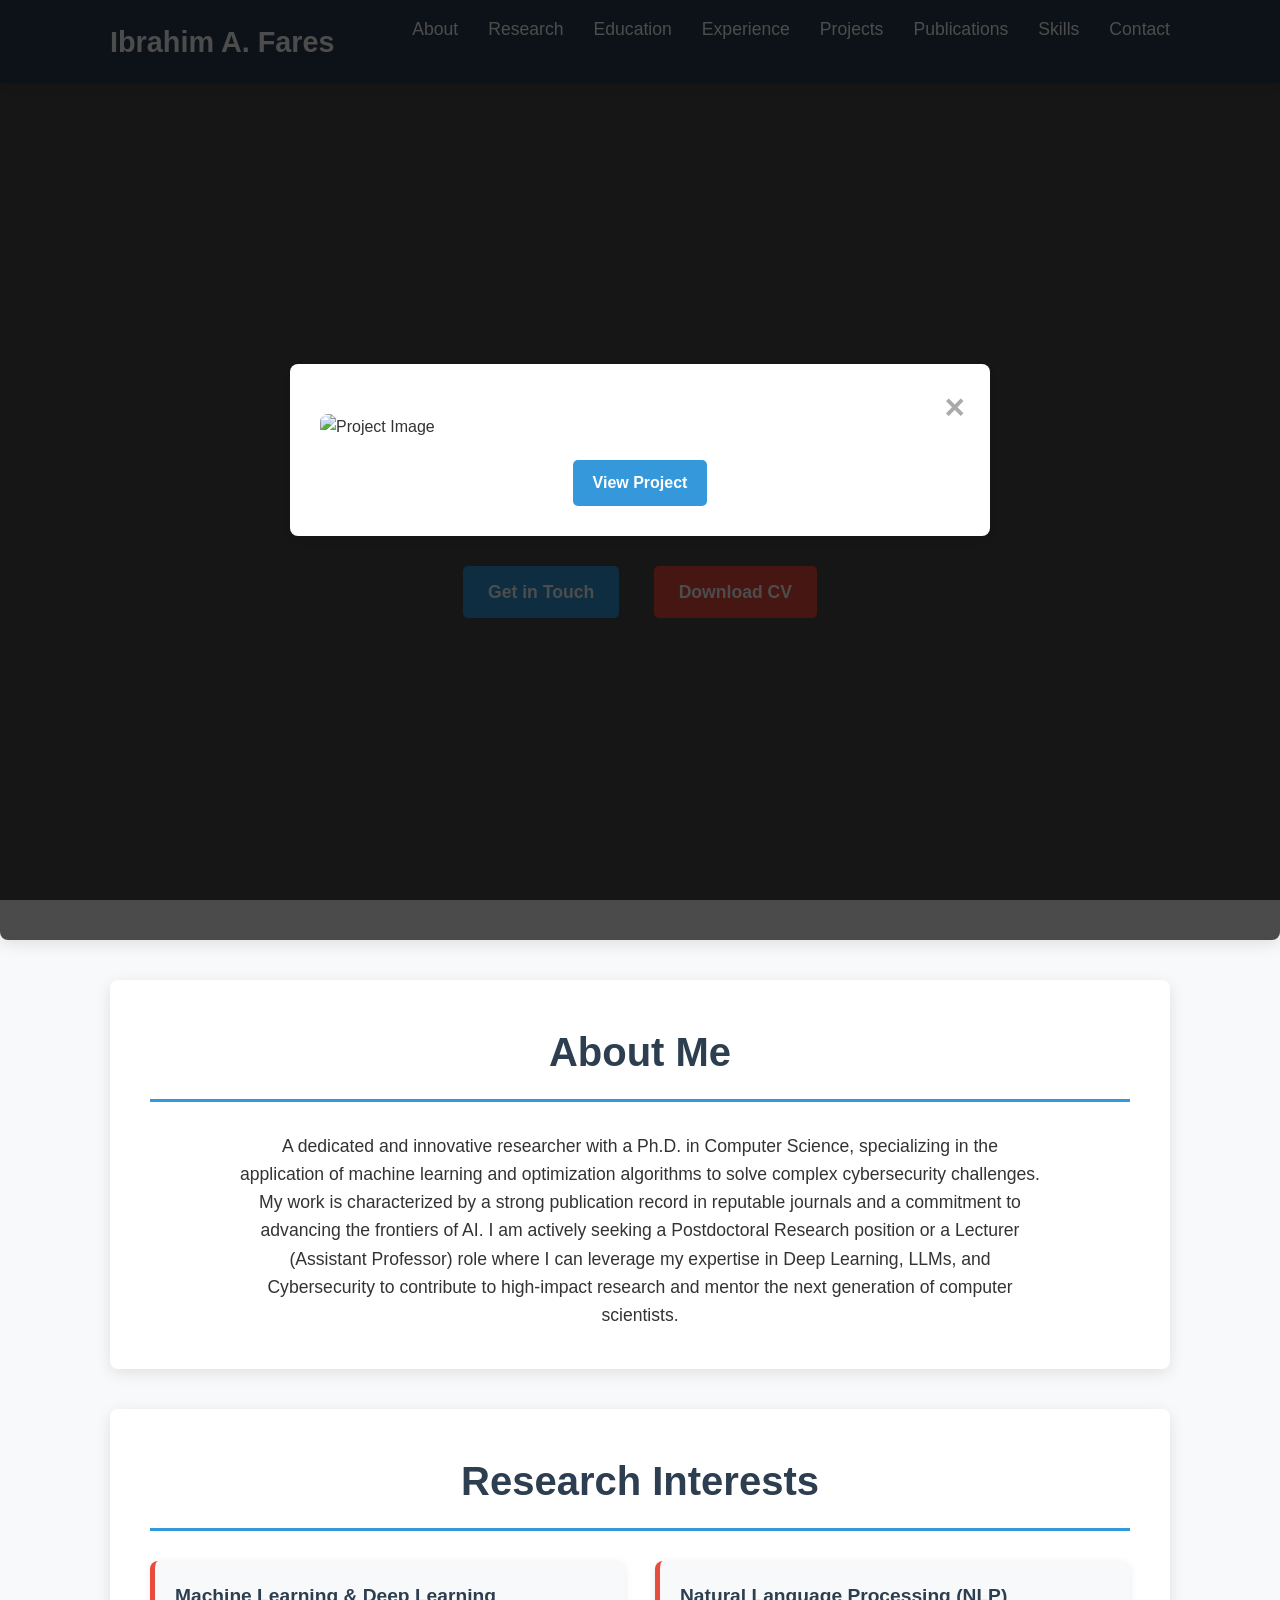
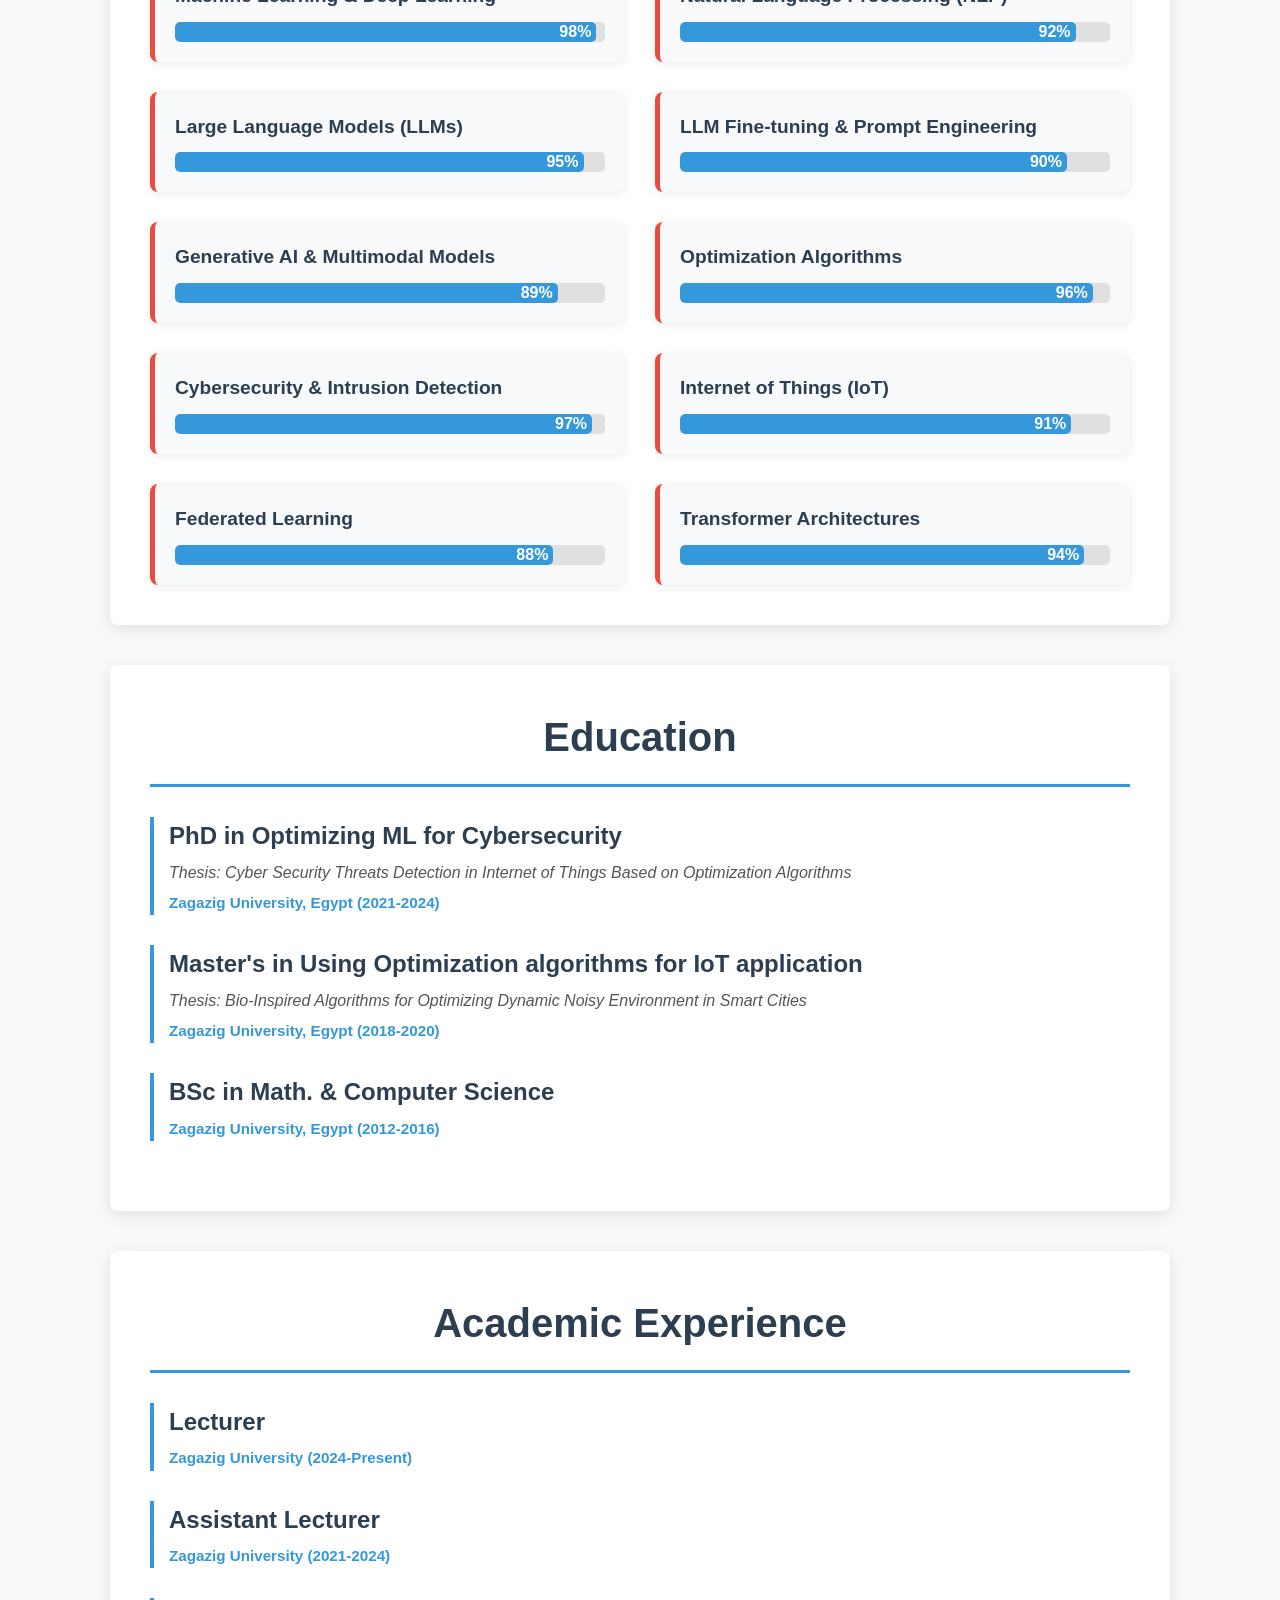
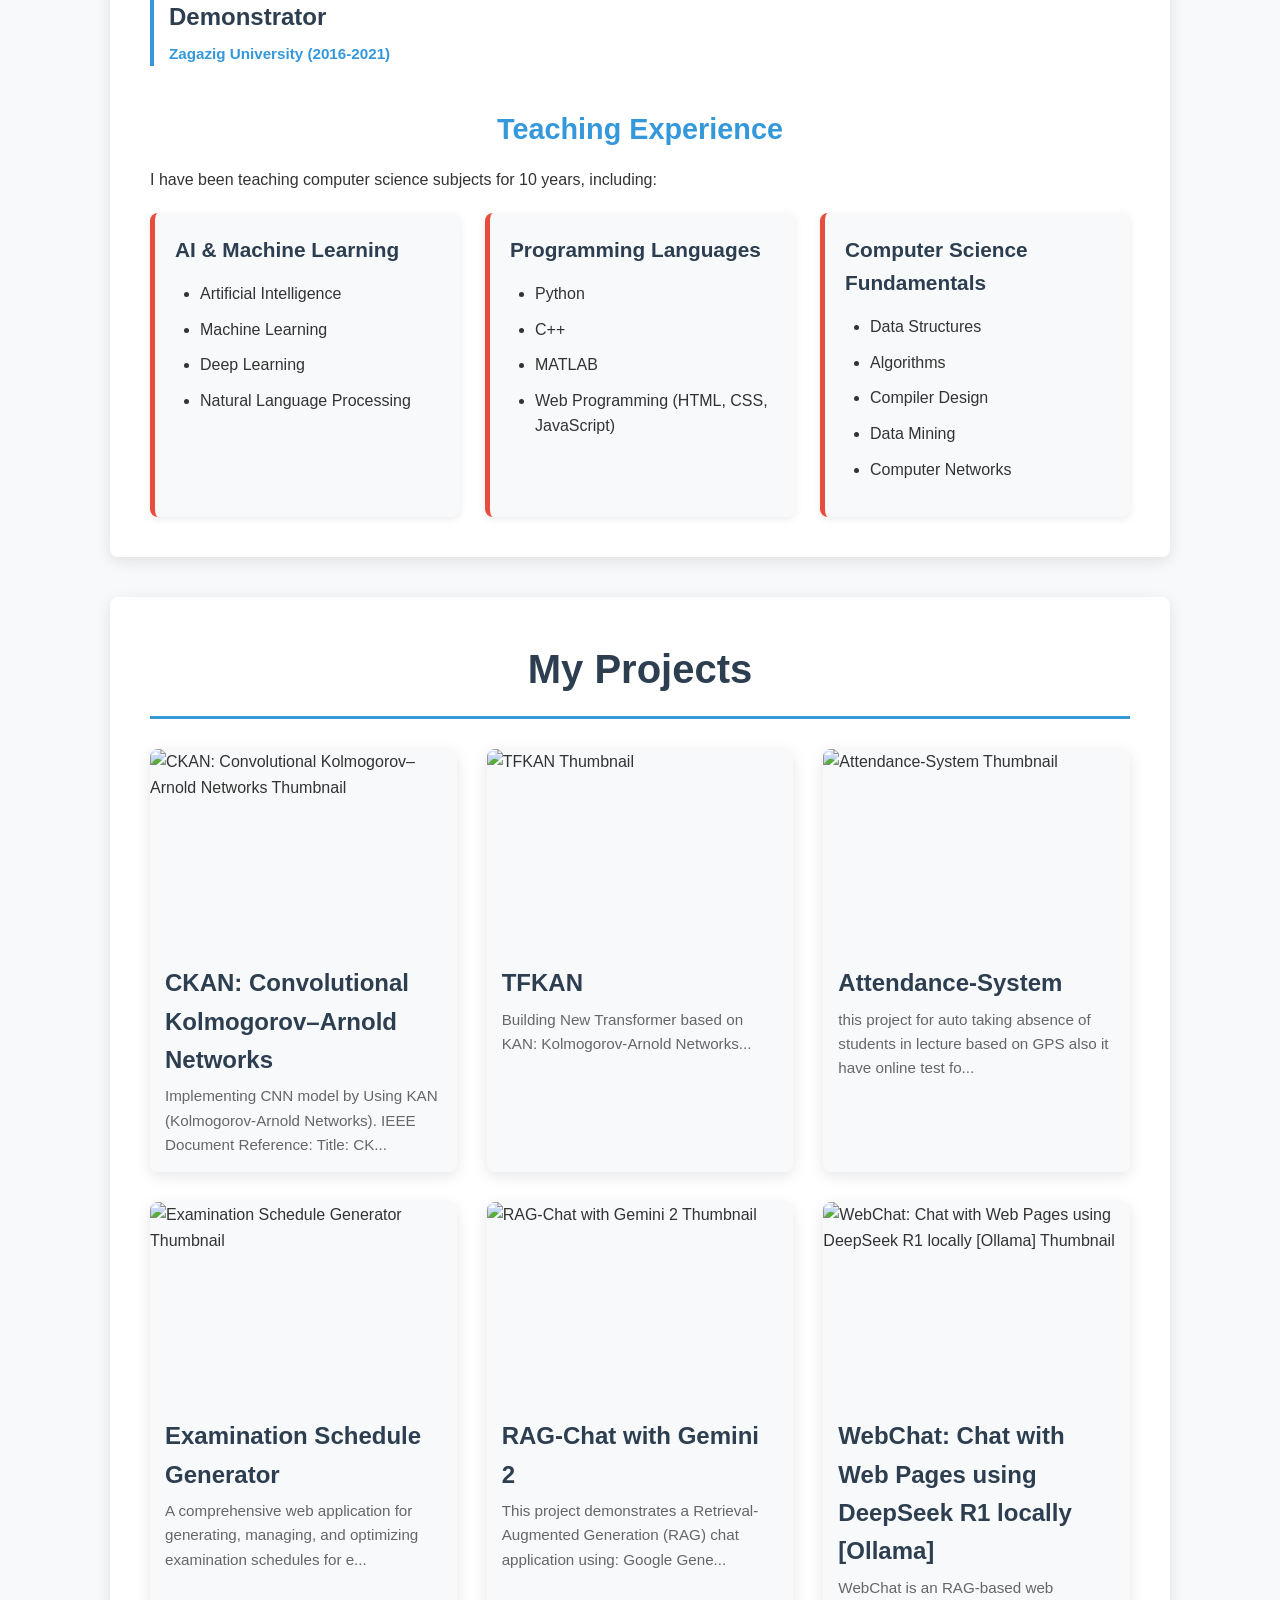
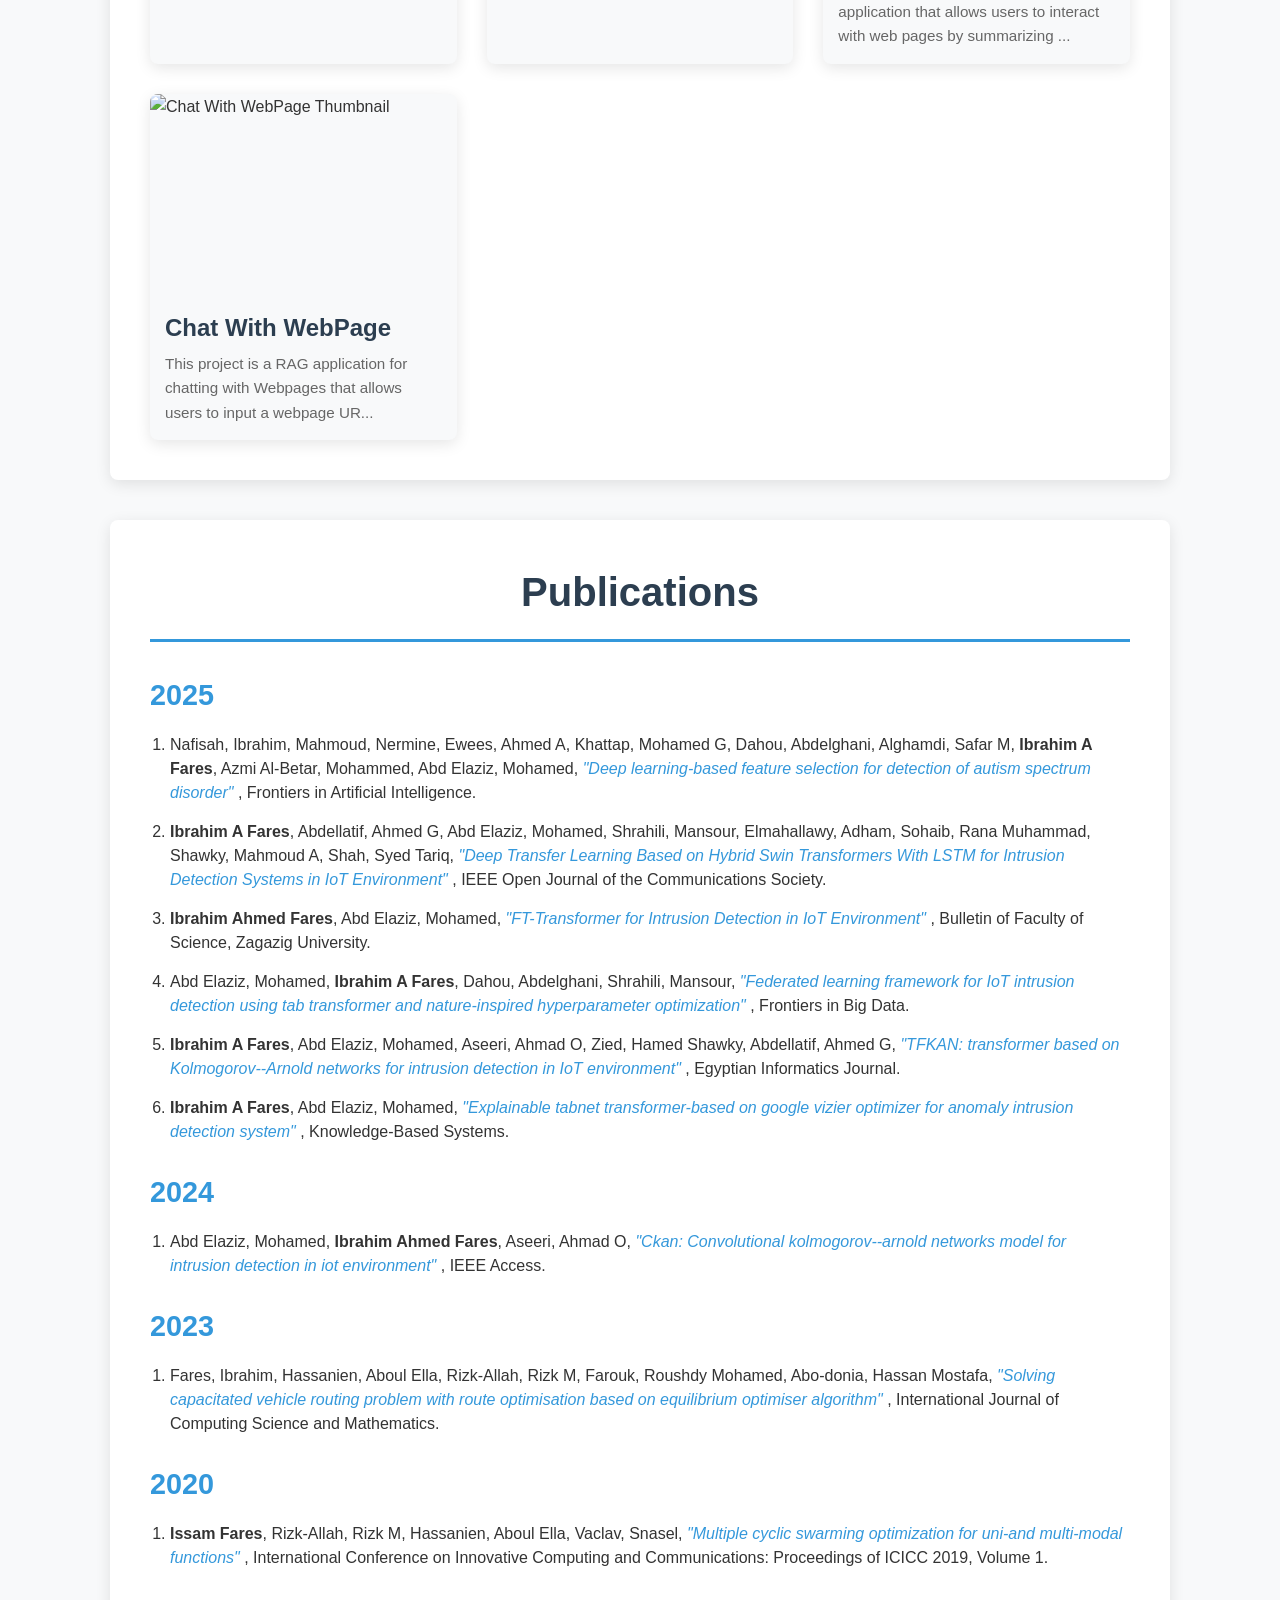
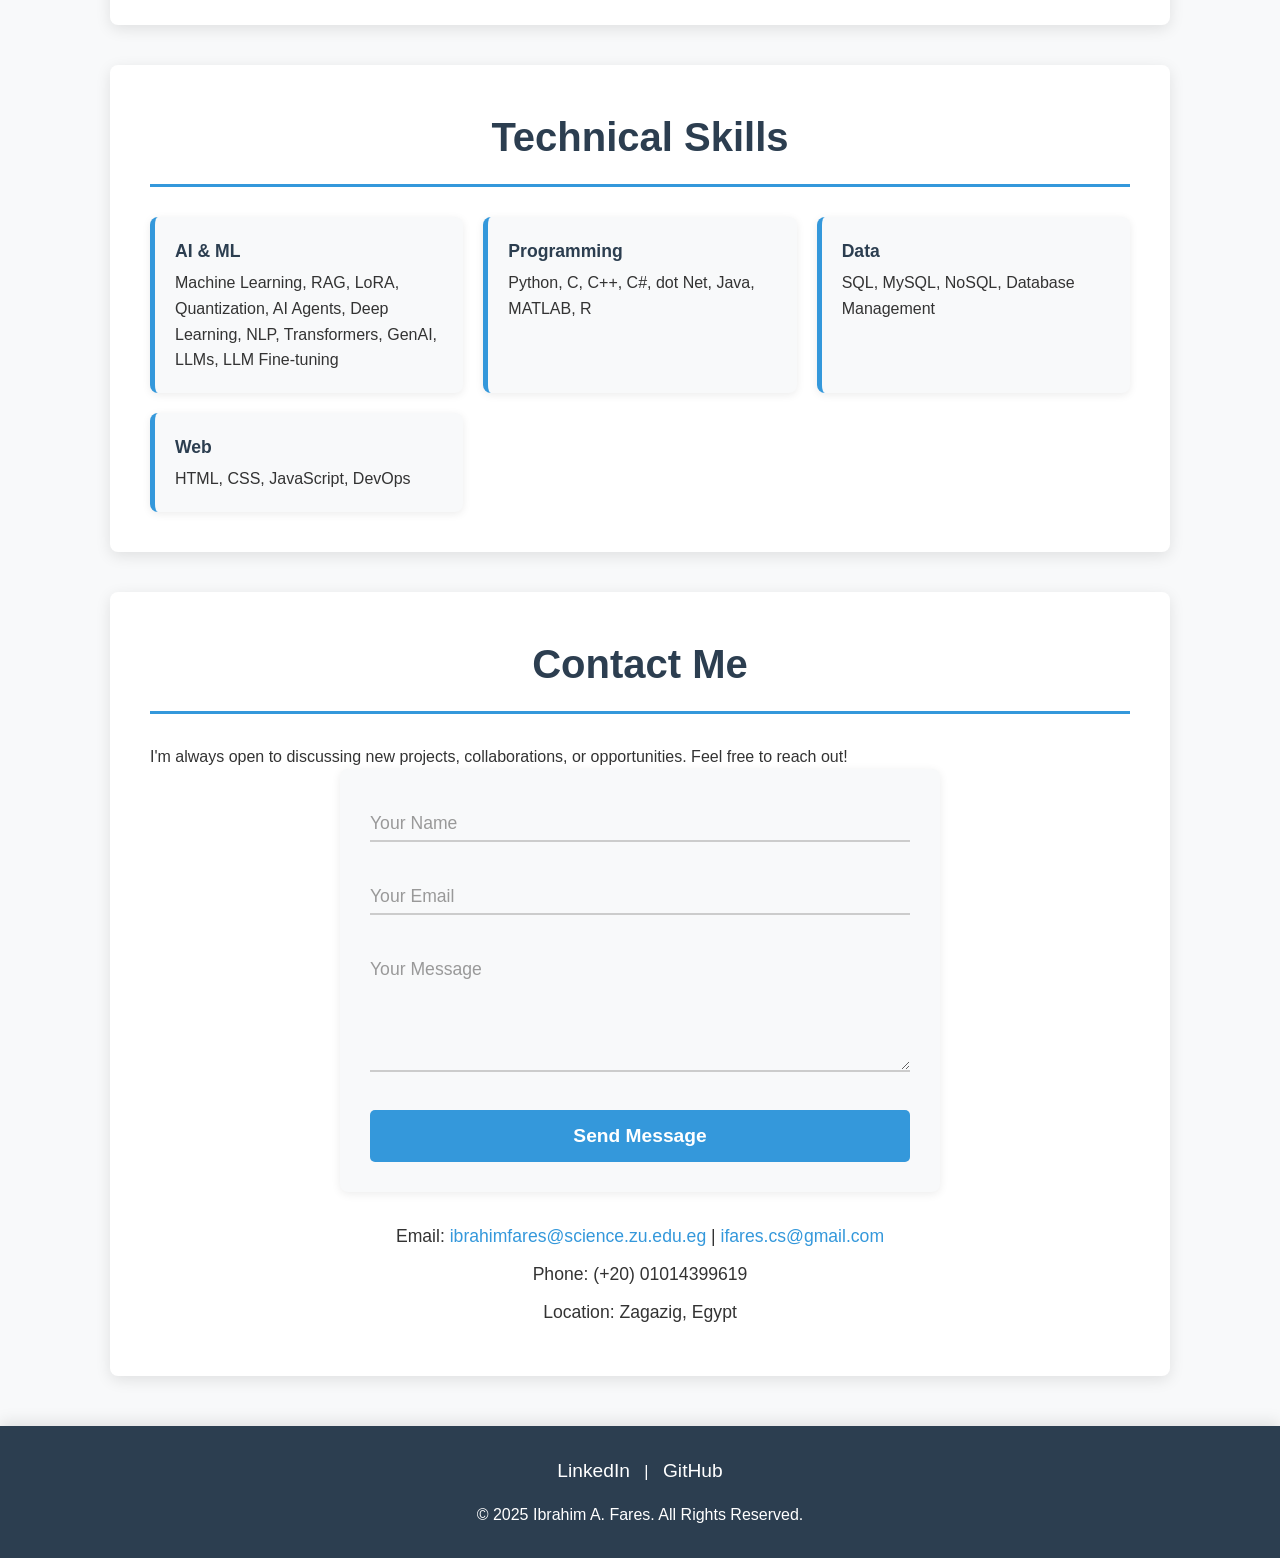
==== index.html @ c89781f5 "Update: 2025-07-07 18:47:29" ====
<!DOCTYPE html>
<html lang="en">

<head>
    <meta charset="UTF-8">
    <meta name="viewport" content="width=device-width, initial-scale=1.0">
    <title>Ibrahim A. Fares - Modern Portfolio</title>
    <link rel="stylesheet" href="style.css">
</head>

<body>
    <nav class="navbar">
        <div class="container">
            <a href="#hero" class="logo">Ibrahim A. Fares</a>
            <ul class="nav-links">
                <li><a href="#about">About</a></li>
                <li><a href="#research">Research</a></li>
                <li><a href="#education">Education</a></li>
                <li><a href="#experience">Experience</a></li>
                <li><a href="#projects">Projects</a></li>
                <li><a href="#publications">Publications</a></li>
                <li><a href="#skills">Skills</a></li>
                <li><a href="#contact">Contact</a></li>
            </ul>
        </div>
    </nav>

    <section id="hero" class="hero-section">
        <div class="hero-content">
            <h1>Ibrahim A. Fares</h1>
            <p class="typing-animation"></p>
            <div class="hero-buttons">
                <a href="#contact" class="btn primary-btn">Get in Touch</a>
                <a href="ML Postdoc researcher-Ibrahim Fares.pdf" target="_blank" class="btn secondary-btn" download>Download CV</a>
            </div>
        </div>
    </section>

    <main class="container">
        <section id="about" class="reveal">
            <h2>About Me</h2>
            <p>A dedicated and innovative researcher with a Ph.D. in Computer Science, specializing in the application of machine learning and optimization algorithms to solve complex cybersecurity challenges. My work is characterized by a strong publication
                record in reputable journals and a commitment to advancing the frontiers of AI. I am actively seeking a Postdoctoral Research position or a Lecturer (Assistant Professor) role where I can leverage my expertise in Deep Learning, LLMs, and
                Cybersecurity to contribute to high-impact research and mentor the next generation of computer scientists.</p>
        </section>

        <section id="research" class="reveal">
            <h2>Research Interests</h2>
            <div class="research-grid">
                <div class="research-item">
                    <span>Machine Learning & Deep Learning</span>
                    <div class="progress-bar-container">
                        <div class="progress-bar" data-progress="98%"></div>
                    </div>
                </div>
                <div class="research-item">
                    <span>Natural Language Processing (NLP)</span>
                    <div class="progress-bar-container">
                        <div class="progress-bar" data-progress="92%"></div>
                    </div>
                </div>
                <div class="research-item">
                    <span>Large Language Models (LLMs)</span>
                    <div class="progress-bar-container">
                        <div class="progress-bar" data-progress="95%"></div>
                    </div>
                </div>
                <div class="research-item">
                    <span>LLM Fine-tuning & Prompt Engineering</span>
                    <div class="progress-bar-container">
                        <div class="progress-bar" data-progress="90%"></div>
                    </div>
                </div>
                <div class="research-item">
                    <span>Generative AI & Multimodal Models</span>
                    <div class="progress-bar-container">
                        <div class="progress-bar" data-progress="89%"></div>
                    </div>
                </div>
                <div class="research-item">
                    <span>Optimization Algorithms</span>
                    <div class="progress-bar-container">
                        <div class="progress-bar" data-progress="96%"></div>
                    </div>
                </div>
                <div class="research-item">
                    <span>Cybersecurity & Intrusion Detection</span>
                    <div class="progress-bar-container">
                        <div class="progress-bar" data-progress="97%"></div>
                    </div>
                </div>
                <div class="research-item">
                    <span>Internet of Things (IoT)</span>
                    <div class="progress-bar-container">
                        <div class="progress-bar" data-progress="91%"></div>
                    </div>
                </div>
                <div class="research-item">
                    <span>Federated Learning</span>
                    <div class="progress-bar-container">
                        <div class="progress-bar" data-progress="88%"></div>
                    </div>
                </div>
                <div class="research-item">
                    <span>Transformer Architectures</span>
                    <div class="progress-bar-container">
                        <div class="progress-bar" data-progress="94%"></div>
                    </div>
                </div>
            </div>
        </section>

        <section id="education" class="reveal">
            <h2>Education</h2>
            <div class="education-item">
                <h4>PhD in Optimizing ML for Cybersecurity</h4>
                <div class="thesis-title">Thesis: Cyber Security Threats Detection in Internet of Things Based on Optimization Algorithms</div>
                <div class="date">Zagazig University, Egypt (2021-2024)</div>
            </div>
            <div class="education-item">
                <h4>Master's in Using Optimization algorithms for IoT application</h4>
                <div class="thesis-title">Thesis: Bio-Inspired Algorithms for Optimizing Dynamic Noisy Environment in Smart Cities</div>
                <div class="date">Zagazig University, Egypt (2018-2020)</div>
            </div>
            <div class="education-item">
                <h4>BSc in Math. & Computer Science</h4>
                <div class="date">Zagazig University, Egypt (2012-2016)</div>
            </div>
        </section>

        <section id="experience" class="reveal">
            <h2>Academic Experience</h2>
            <div class="experience-item">
                <h4>Lecturer</h4>
                <div class="date">Zagazig University (2024-Present)</div>
            </div>
            <div class="experience-item">
                <h4>Assistant Lecturer</h4>
                <div class="date">Zagazig University (2021-2024)</div>
            </div>
            <div class="experience-item">
                <h4>Demonstrator</h4>
                <div class="date">Zagazig University (2016-2021)</div>
            </div>
            <div class="teaching-experience">
                <h3>Teaching Experience</h3>
                <p>I have been teaching computer science subjects for 10 years, including:</p>
                <div class="teaching-subjects">
                    <div class="subject-category">
                        <h4>AI & Machine Learning</h4>
                        <ul>
                            <li>Artificial Intelligence</li>
                            <li>Machine Learning</li>
                            <li>Deep Learning</li>
                            <li>Natural Language Processing</li>
                        </ul>
                    </div>
                    <div class="subject-category">
                        <h4>Programming Languages</h4>
                        <ul>
                            <li>Python</li>
                            <li>C++</li>
                            <li>MATLAB</li>
                            <li>Web Programming (HTML, CSS, JavaScript)</li>
                        </ul>
                    </div>
                    <div class="subject-category">
                        <h4>Computer Science Fundamentals</h4>
                        <ul>
                            <li>Data Structures</li>
                            <li>Algorithms</li>
                            <li>Compiler Design</li>
                            <li>Data Mining</li>
                            <li>Computer Networks</li>
                        </ul>
                    </div>
                </div>
            </div>
        </section>

        <section id="projects" class="reveal">
            <h2>My Projects</h2>
            <div class="project-grid">
                <!-- Project Card 1 -->
                <div class="project-card" data-project-id="project1">
                    <img src="https://via.placeholder.com/300x200?text=Project+1" alt="Project 1 Thumbnail">
                    <h3>Project Title 1</h3>
                    <p>Short description of Project 1. Click to learn more.</p>
                    <div class="project-overlay">
                        <button class="view-details-btn">View Details</button>
                    </div>
                </div>
                <!-- Project Card 2 -->
                <div class="project-card" data-project-id="project2">
                    <img src="https://via.placeholder.com/300x200?text=Project+2" alt="Project 2 Thumbnail">
                    <h3>Project Title 2</h3>
                    <p>Short description of Project 2. Click to learn more.</p>
                    <div class="project-overlay">
                        <button class="view-details-btn">View Details</button>
                    </div>
                </div>
                <!-- Project Card 3 -->
                <div class="project-card" data-project-id="project3">
                    <img src="https://via.placeholder.com/300x200?text=Project+3" alt="Project 3 Thumbnail">
                    <h3>Project Title 3</h3>
                    <p>Short description of Project 3. Click to learn more.</p>
                    <div class="project-overlay">
                        <button class="view-details-btn">View Details</button>
                    </div>
                </div>
            </div>
        </section>

        <section id="publications" class="reveal">
            <h2>Publications</h2>
            <div class="publications-container">
                <!-- <p><em>The following papers represent work where I was the primary researcher and conducted the majority of the research independently.</em></p> -->
                <div id="scholar-publications">
                    <!-- Publications will be loaded here by JavaScript -->
                    Loading publications...
                </div>
            </div>
        </section>

        <section id="skills" class="reveal">
            <h2>Technical Skills</h2>
            <div class="skills-grid">
                <div class="skill-card">
                    <strong>AI & ML</strong> Machine Learning, RAG, LoRA, Quantization, AI Agents, Deep Learning, NLP, Transformers, GenAI, LLMs, LLM Fine-tuning
                </div>
                <div class="skill-card">
                    <strong>Programming</strong> Python, C, C++, C#, dot Net, Java, MATLAB, R
                </div>
                <div class="skill-card">
                    <strong>Data</strong> SQL, MySQL, NoSQL, Database Management
                </div>
                <div class="skill-card">
                    <strong>Web</strong> HTML, CSS, JavaScript, DevOps
                </div>
            </div>
        </section>

        <section id="contact" class="reveal">
            <h2>Contact Me</h2>
            <p>I'm always open to discussing new projects, collaborations, or opportunities. Feel free to reach out!</p>
            <form class="contact-form" action="mailto:ifares.cs@gmail.com" method="post" enctype="text/plain">
                <div class="form-group">
                    <input type="text" id="name" name="name" required>
                    <label for="name">Your Name</label>
                </div>
                <div class="form-group">
                    <input type="email" id="email" name="email" required>
                    <label for="email">Your Email</label>
                </div>
                <div class="form-group">
                    <textarea id="message" name="message" rows="5" required></textarea>
                    <label for="message">Your Message</label>
                </div>
                <button type="submit" class="btn primary-btn">Send Message</button>
            </form>
            <div class="contact-info-bottom">
                <p>Email: <a href="mailto:ibrahimfares@science.zu.edu.eg">ibrahimfares@science.zu.edu.eg</a> | <a href="mailto:ifares.cs@gmail.com">ifares.cs@gmail.com</a></p>
                <p>Phone: (+20) 01014399619</p>
                <p>Location: Zagazig, Egypt</p>
            </div>
        </section>
    </main>

    <footer>
        <div class="container">
            <div class="social-links">
                <a href="https://www.linkedin.com/in/ifares/" target="_blank">LinkedIn</a> |
                <a href="https://github.com/ifares-csi" target="_blank">GitHub</a>
            </div>
            <p>&copy; 2025 Ibrahim A. Fares. All Rights Reserved.</p>
        </div>
    </footer>

    <!-- Project Modals -->
    <div id="project-modal" class="modal">
        <div class="modal-content">
            <span class="close-button">&times;</span>
            <h3 id="modal-title"></h3>
            <img id="modal-image" src="" alt="Project Image">
            <p id="modal-description"></p>
            <a id="modal-link" href="#" target="_blank" class="btn primary-btn">View Project</a>
        </div>
    </div>

    <script src="script.js"></script>
</body>

</html>
---- style.css ----
:root {
    --primary-color: #2c3e50;
    --secondary-color: #3498db;
    --accent-color: #e74c3c;
    --light-bg: #f8f9fa;
    --dark-text: #333;
    --light-text: #fff;
    --card-bg: #ffffff;
    --border-radius: 8px;
    --box-shadow: 0 4px 15px rgba(0, 0, 0, 0.1);
    --transition-speed: 0.3s ease;
}

* {
    margin: 0;
    padding: 0;
    box-sizing: border-box;
    font-family: 'Segoe UI', Tahoma, Geneva, Verdana, sans-serif;
}

body {
    background-color: var(--light-bg);
    color: var(--dark-text);
    line-height: 1.6;
    scroll-behavior: smooth;
}

.container {
    max-width: 1100px;
    margin: 0 auto;
    padding: 0 20px;
}

/* Navbar */
.navbar {
    background-color: var(--primary-color);
    color: var(--light-text);
    padding: 15px 0;
    position: fixed;
    width: 100%;
    top: 0;
    left: 0;
    z-index: 1000;
    box-shadow: var(--box-shadow);
    transition: background-color var(--transition-speed);
}

.navbar.sticky {
    background-color: rgba(44, 62, 80, 0.95); /* Slightly transparent when sticky */
}

.navbar .container {
    display: flex;
    justify-content: space-between;
    align-items: center;
}

.navbar .logo {
    color: var(--light-text);
    text-decoration: none;
    font-size: 1.8rem;
    font-weight: 700;
}

.nav-links {
    list-style: none;
    display: flex;
}

.nav-links li {
    margin-left: 30px;
}

.nav-links a {
    color: var(--light-text);
    text-decoration: none;
    font-weight: 500;
    font-size: 1.1rem;
    position: relative;
    transition: color var(--transition-speed);
}

.nav-links a::after {
    content: '';
    position: absolute;
    width: 0%;
    height: 2px;
    bottom: -5px;
    left: 0;
    background-color: var(--secondary-color);
    transition: width var(--transition-speed);
}

.nav-links a:hover::after,
.nav-links a.active::after {
    width: 100%;
}

.nav-links a:hover,
.nav-links a.active {
    color: var(--secondary-color);
}

/* Hero Section */
.hero-section {
    background: linear-gradient(rgba(0, 0, 0, 0.7), rgba(0, 0, 0, 0.7)), url('https://images.unsplash.com/photo-1518655048521-f130df041f66?q=80&w=2070&auto=format&fit=crop&ixlib=rb-4.0.3&ixid=M3wxMjA3fDB8MHxwaG90by1wYWdlfHx8fGVufDB8fHx8fA%3D%3D') no-repeat center center/cover;
    color: var(--light-text);
    height: 100vh;
    display: flex;
    justify-content: center;
    align-items: center;
    text-align: center;
    position: relative;
    overflow: hidden;
}

.hero-content {
    z-index: 1;
    padding: 20px;
}

.hero-content h1 {
    font-size: 4rem;
    margin-bottom: 20px;
    animation: fadeInDown 1s ease-out;
}

.typing-animation {
    font-size: 2rem;
    min-height: 2.5rem; /* Ensure space for typing text */
    margin-bottom: 30px;
    font-weight: 300;
    border-right: 2px solid var(--secondary-color);
    white-space: nowrap;
    overflow: hidden;
    animation: blink-caret 0.75s step-end infinite;
}

@keyframes blink-caret {
    from, to { border-color: transparent }
    50% { border-color: var(--secondary-color); }
}

.hero-buttons .btn {
    margin: 0 15px;
    font-size: 1.1rem;
    padding: 12px 25px;
}

/* General Section Styling */
main {
    padding-top: 80px; /* Offset for fixed navbar */
}

section {
    background-color: var(--card-bg);
    margin: 40px 0;
    padding: 40px;
    border-radius: var(--border-radius);
    box-shadow: var(--box-shadow);
    transition: transform var(--transition-speed), opacity var(--transition-speed);
}

section h2 {
    color: var(--primary-color);
    border-bottom: 3px solid var(--secondary-color);
    padding-bottom: 15px;
    margin-bottom: 30px;
    font-size: 2.5rem;
    text-align: center;
}

section h3 {
    color: var(--secondary-color);
    margin: 25px 0 15px 0;
    font-size: 1.8rem;
}

ul, ol {
    padding-left: 25px;
    margin-bottom: 15px;
}

li {
    margin-bottom: 10px;
}

/* Buttons */
.btn {
    display: inline-block;
    padding: 10px 20px;
    border-radius: 5px;
    text-decoration: none;
    font-weight: 600;
    transition: background-color var(--transition-speed), transform var(--transition-speed);
}

.btn:hover {
    transform: translateY(-3px);
}

.primary-btn {
    background-color: var(--secondary-color);
    color: var(--light-text);
}

.primary-btn:hover {
    background-color: #2980b9;
}

.secondary-btn {
    background-color: var(--accent-color);
    color: var(--light-text);
}

.secondary-btn:hover {
    background-color: #c0392b;
}

/* About Section */
#about p {
    text-align: center;
    font-size: 1.1rem;
    max-width: 800px;
    margin: 0 auto;
}

/* Research Section */
.research-grid {
    display: grid;
    grid-template-columns: repeat(auto-fit, minmax(400px, 1fr));
    gap: 30px;
}

.research-item {
    background-color: var(--light-bg);
    padding: 20px;
    border-radius: var(--border-radius);
    border-left: 5px solid var(--accent-color);
    box-shadow: 0 2px 8px rgba(0, 0, 0, 0.08);
    transition: transform var(--transition-speed);
}

.research-item:hover {
    transform: translateY(-5px);
}

.research-item span {
    font-size: 1.2rem;
    font-weight: 600;
    color: var(--primary-color);
    display: block;
    margin-bottom: 10px;
}

.progress-bar-container {
    width: 100%;
    background-color: #e0e0e0;
    border-radius: 5px;
    height: 20px;
    overflow: hidden;
}

.progress-bar {
    background-color: var(--secondary-color);
    height: 100%;
    width: 0; /* Initially 0, will be set by JS */
    border-radius: 5px;
    transition: width 1.5s ease-in-out;
    text-align: right;
    padding-right: 5px;
    line-height: 20px;
    color: white;
    font-weight: bold;
}


/* Education & Experience */
.education-item, .experience-item {
    margin-bottom: 30px;
    padding-left: 15px;
    border-left: 4px solid var(--secondary-color);
}

.education-item h4, .experience-item h4 {
    font-size: 1.5rem;
    color: var(--primary-color);
    margin-bottom: 5px;
}

.thesis-title {
    font-style: italic;
    color: #555;
    margin-bottom: 5px;
}

.date {
    color: var(--secondary-color);
    font-weight: 600;
    font-size: 0.95rem;
}

.teaching-experience h3 {
    text-align: center;
    margin-top: 40px;
}

.teaching-subjects {
    display: grid;
    grid-template-columns: repeat(auto-fit, minmax(280px, 1fr));
    gap: 25px;
    margin-top: 20px;
}

.subject-category {
    background-color: var(--light-bg);
    padding: 20px;
    border-radius: var(--border-radius);
    border-left: 5px solid var(--accent-color);
    box-shadow: 0 2px 8px rgba(0, 0, 0, 0.08);
    transition: transform var(--transition-speed);
}

.subject-category:hover {
    transform: translateY(-5px);
}

.subject-category h4 {
    color: var(--primary-color);
    margin-bottom: 15px;
    font-size: 1.3rem;
}

/* Projects Section */
.project-grid {
    display: grid;
    grid-template-columns: repeat(auto-fit, minmax(300px, 1fr));
    gap: 30px;
}

.project-card {
    background-color: var(--light-bg);
    border-radius: var(--border-radius);
    box-shadow: var(--box-shadow);
    overflow: hidden;
    position: relative;
    cursor: pointer;
    transition: transform var(--transition-speed), box-shadow var(--transition-speed);
}

.project-card:hover {
    transform: translateY(-10px);
    box-shadow: 0 8px 25px rgba(0, 0, 0, 0.2);
}

.project-card img {
    width: 100%;
    height: 200px;
    object-fit: cover;
    display: block;
}

.project-card h3 {
    font-size: 1.5rem;
    margin: 15px 15px 5px 15px;
    color: var(--primary-color);
}

.project-card p {
    font-size: 0.95rem;
    padding: 0 15px 15px 15px;
    color: #666;
}

.project-overlay {
    position: absolute;
    top: 0;
    left: 0;
    width: 100%;
    height: 100%;
    background-color: rgba(52, 152, 219, 0.9); /* secondary-color with opacity */
    display: flex;
    justify-content: center;
    align-items: center;
    opacity: 0;
    transition: opacity var(--transition-speed);
}

.project-card:hover .project-overlay {
    opacity: 1;
}

.project-overlay .view-details-btn {
    background-color: var(--light-text);
    color: var(--primary-color);
    padding: 10px 20px;
    border-radius: 5px;
    text-decoration: none;
    font-weight: 600;
    transition: background-color var(--transition-speed), color var(--transition-speed);
}

.project-overlay .view-details-btn:hover {
    background-color: var(--primary-color);
    color: var(--light-text);
}

/* Publications Section */
.publications-container p {
    text-align: center;
    margin-bottom: 20px;
    font-style: italic;
    color: #555;
}

#scholar-publications ol {
    list-style: decimal;
    padding-left: 20px;
}

#scholar-publications li {
    margin-bottom: 15px;
    line-height: 1.5;
}

#scholar-publications a {
    color: var(--secondary-color);
    text-decoration: none;
    transition: color var(--transition-speed);
}

#scholar-publications a:hover {
    color: var(--primary-color);
    text-decoration: underline;
}

/* Skills Section */
.skills-grid {
    display: grid;
    grid-template-columns: repeat(auto-fit, minmax(250px, 1fr));
    gap: 20px;
}

.skill-card {
    background-color: var(--light-bg);
    padding: 20px;
    border-radius: var(--border-radius);
    border-left: 5px solid var(--secondary-color);
    box-shadow: 0 2px 8px rgba(0, 0, 0, 0.08);
    transition: transform var(--transition-speed);
}

.skill-card:hover {
    transform: translateY(-5px);
}

.skill-card strong {
    color: var(--primary-color);
    display: block;
    margin-bottom: 5px;
    font-size: 1.1rem;
}

/* Contact Section */
.contact-form {
    max-width: 600px;
    margin: 0 auto 30px auto;
    padding: 30px;
    background-color: var(--light-bg);
    border-radius: var(--border-radius);
    box-shadow: 0 2px 10px rgba(0, 0, 0, 0.08);
}

.form-group {
    position: relative;
    margin-bottom: 30px;
}

.form-group input, .form-group textarea {
    width: 100%;
    padding: 10px 0;
    border: none;
    border-bottom: 2px solid #ccc;
    outline: none;
    font-size: 1.1rem;
    background-color: transparent;
    color: var(--dark-text);
}

.form-group label {
    position: absolute;
    top: 10px;
    left: 0;
    color: #999;
    font-size: 1.1rem;
    pointer-events: none;
    transition: all 0.3s ease;
}

.form-group input:focus ~ label,
.form-group input:valid ~ label,
.form-group textarea:focus ~ label,
.form-group textarea:valid ~ label {
    top: -20px;
    font-size: 0.9rem;
    color: var(--secondary-color);
}

.form-group input:focus,
.form-group textarea:focus {
    border-bottom-color: var(--secondary-color);
}

.contact-form .btn {
    width: 100%;
    padding: 15px;
    font-size: 1.2rem;
    border: none;
    cursor: pointer;
}

.contact-info-bottom {
    text-align: center;
    margin-top: 30px;
    font-size: 1.1rem;
}

.contact-info-bottom p {
    margin-bottom: 10px;
}

.contact-info-bottom a {
    color: var(--secondary-color);
    text-decoration: none;
    transition: color var(--transition-speed);
}

.contact-info-bottom a:hover {
    color: var(--primary-color);
}

/* Footer */
footer {
    text-align: center;
    padding: 30px;
    background-color: var(--primary-color);
    color: var(--light-text);
    margin-top: 50px;
    box-shadow: 0 -4px 15px rgba(0, 0, 0, 0.1);
}

.social-links {
    margin-bottom: 15px;
}

.social-links a {
    color: var(--light-text);
    text-decoration: none;
    margin: 0 10px;
    font-size: 1.2rem;
    transition: color var(--transition-speed);
}

.social-links a:hover {
    color: var(--secondary-color);
}


/* Reveal Effect */
.reveal {
    opacity: 0;
    transform: translateY(50px);
}

.reveal.active {
    opacity: 1;
    transform: translateY(0);
}

/* Modal Styling */
.modal {
    display: none; /* Hidden by default */
    position: fixed; /* Stay in place */
    z-index: 1001; /* Sit on top */
    left: 0;
    top: 0;
    width: 100%; /* Full width */
    height: 100%; /* Full height */
    overflow: auto; /* Enable scroll if needed */
    background-color: rgba(0,0,0,0.7); /* Black w/ opacity */
    display: flex;
    justify-content: center;
    align-items: center;
}

.modal-content {
    background-color: var(--card-bg);
    margin: auto;
    padding: 30px;
    border-radius: var(--border-radius);
    width: 80%;
    max-width: 700px;
    box-shadow: var(--box-shadow);
    position: relative;
    animation: fadeIn 0.3s ease-out;
}

.modal-content img {
    max-width: 100%;
    height: auto;
    display: block;
    margin: 20px auto;
    border-radius: var(--border-radius);
}

.modal-content h3 {
    text-align: center;
    font-size: 2rem;
    margin-bottom: 15px;
}

.modal-content p {
    text-align: center;
    margin-bottom: 20px;
    font-size: 1.1rem;
}

.modal-content .btn {
    display: block;
    width: fit-content;
    margin: 0 auto;
}

.close-button {
    color: #aaa;
    position: absolute;
    top: 15px;
    right: 25px;
    font-size: 35px;
    font-weight: bold;
    cursor: pointer;
    transition: color var(--transition-speed);
}

.close-button:hover,
.close-button:focus {
    color: var(--accent-color);
    text-decoration: none;
    cursor: pointer;
}

/* Animations */
@keyframes fadeInDown {
    from {
        opacity: 0;
        transform: translateY(-20px);
    }
    to {
        opacity: 1;
        transform: translateY(0);
    }
}

@keyframes fadeIn {
    from {
        opacity: 0;
    }
    to {
        opacity: 1;
    }
}

/* Responsive Design */
@media (max-width: 992px) {
    .hero-content h1 {
        font-size: 3rem;
    }

    .typing-animation {
        font-size: 1.7rem;
    }

    .nav-links {
        display: none; /* Hide for smaller screens, will implement hamburger menu in JS */
    }

    .navbar .container {
        justify-content: center;
    }

    section {
        padding: 30px;
        margin: 30px 0;
    }

    section h2 {
        font-size: 2rem;
    }

    .project-grid, .skills-grid, .teaching-subjects, .research-grid {
        grid-template-columns: 1fr;
    }

    .contact-form {
        padding: 20px;
    }
}

@media (max-width: 576px) {
    .hero-content h1 {
        font-size: 2.5rem;
    }

    .typing-animation {
        font-size: 1.4rem;
    }

    .hero-buttons {
        display: flex;
        flex-direction: column;
        gap: 15px;
    }

    .hero-buttons .btn {
        margin: 0;
        width: 80%;
        max-width: 250px;
    }

    .navbar .logo {
        font-size: 1.5rem;
    }

    section {
        padding: 20px;
        margin: 20px 0;
    }

    section h2 {
        font-size: 1.8rem;
    }

    .education-item, .experience-item {
        padding-left: 10px;
    }

    .education-item h4, .experience-item h4 {
        font-size: 1.3rem;
    }

    .modal-content {
        width: 95%;
        padding: 20px;
    }

    .close-button {
        font-size: 30px;
        top: 10px;
        right: 15px;
    }
}
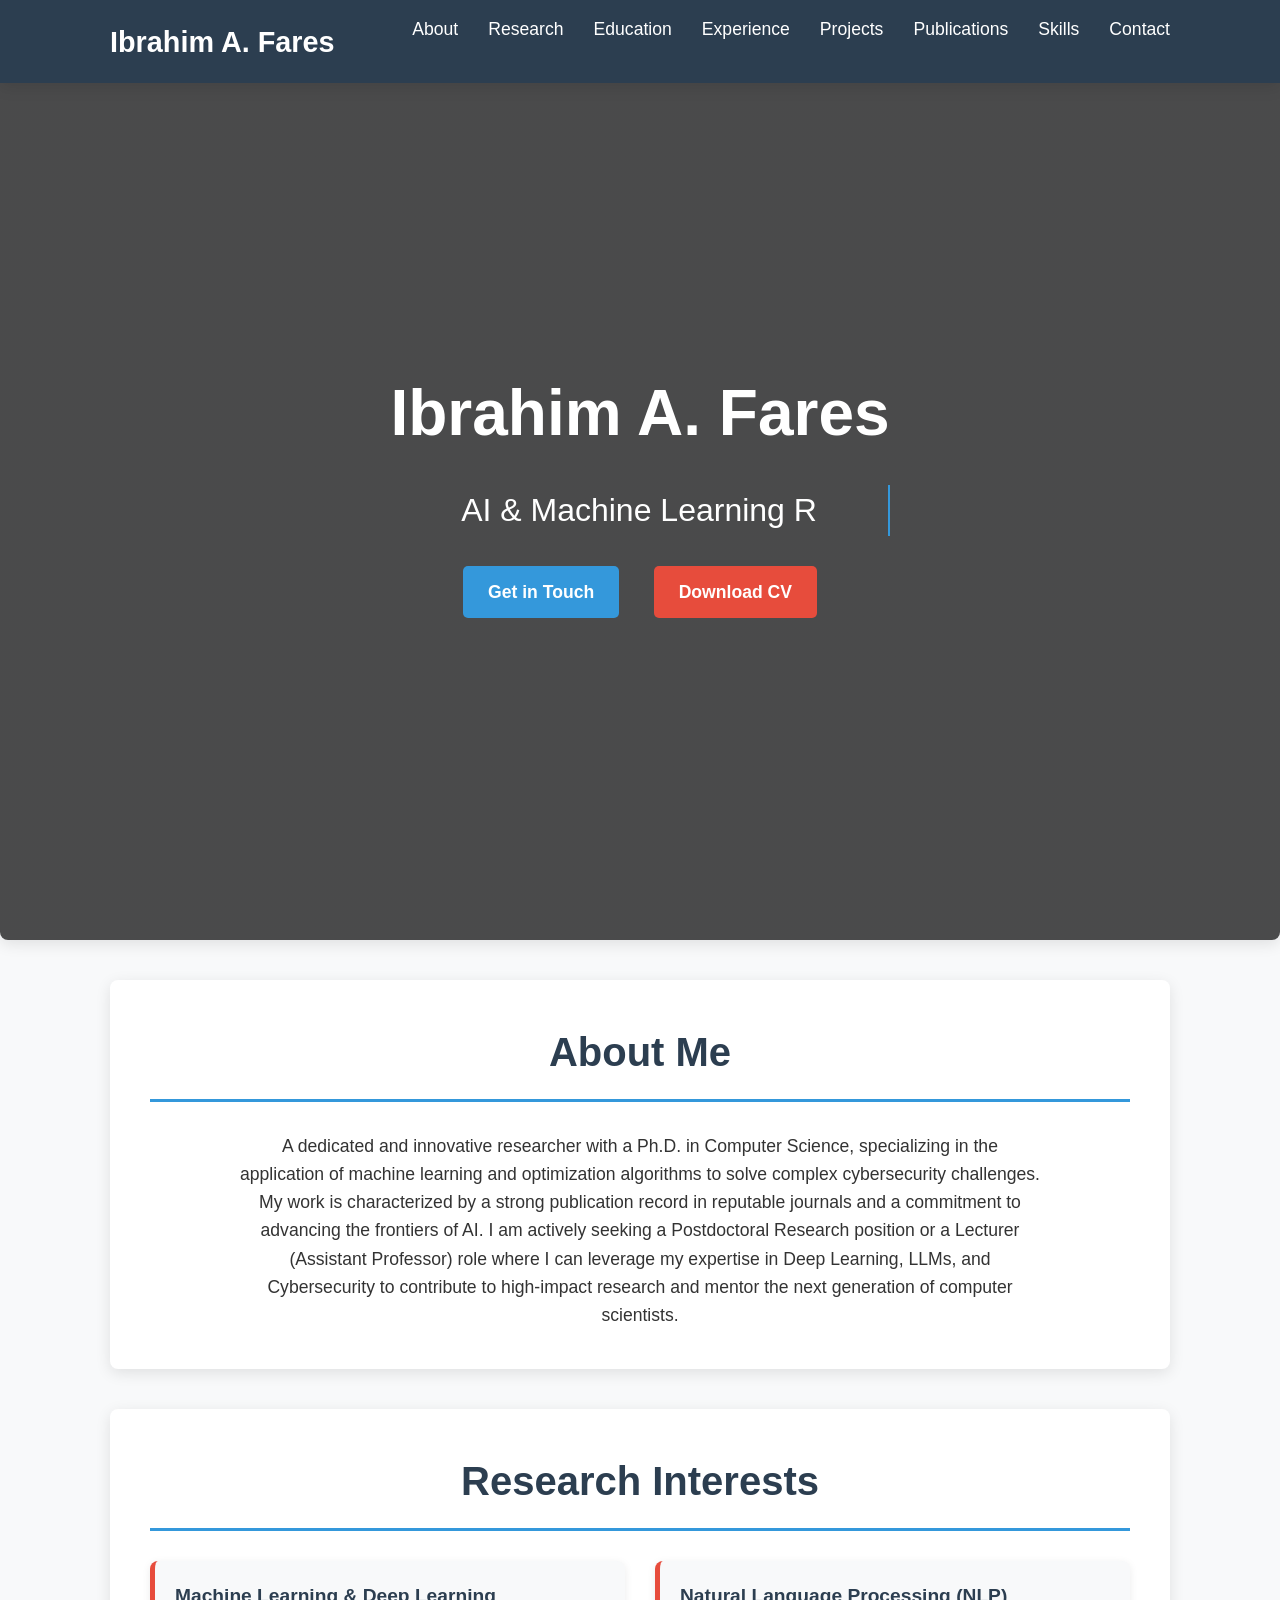
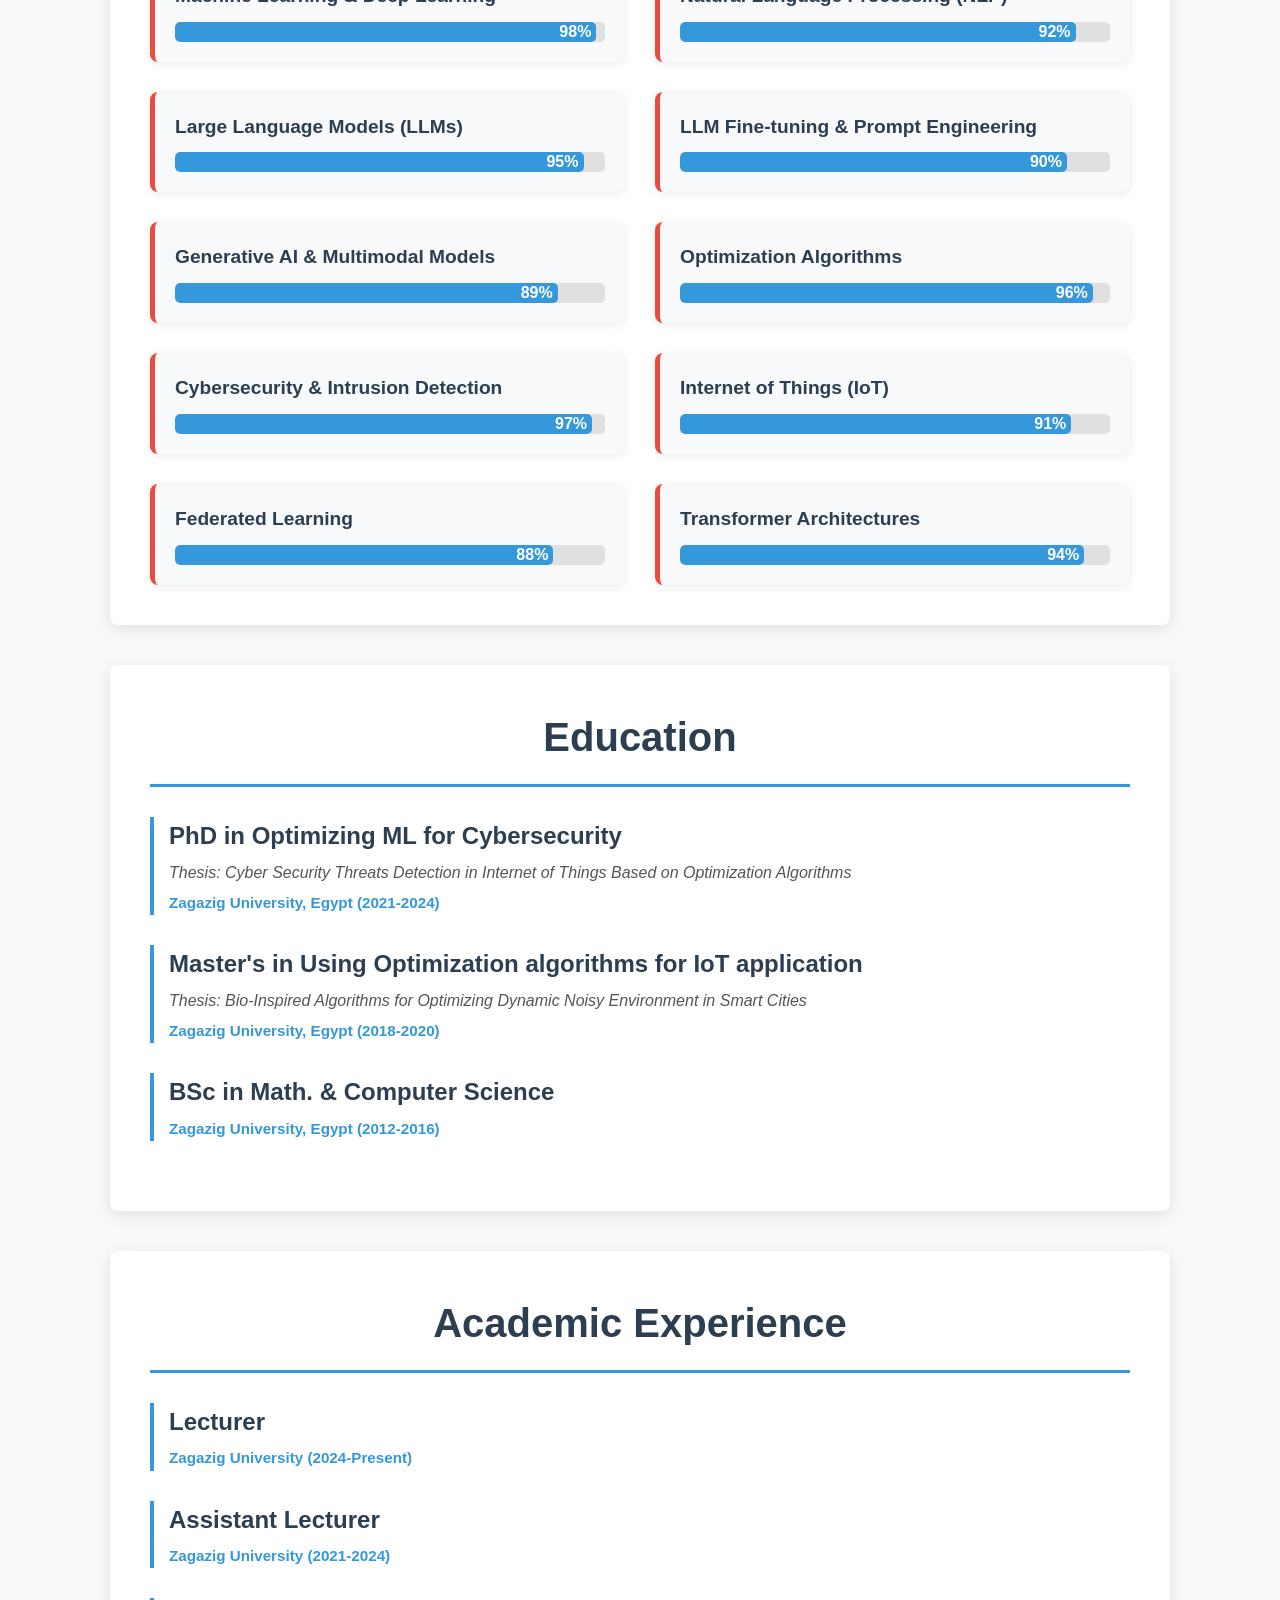
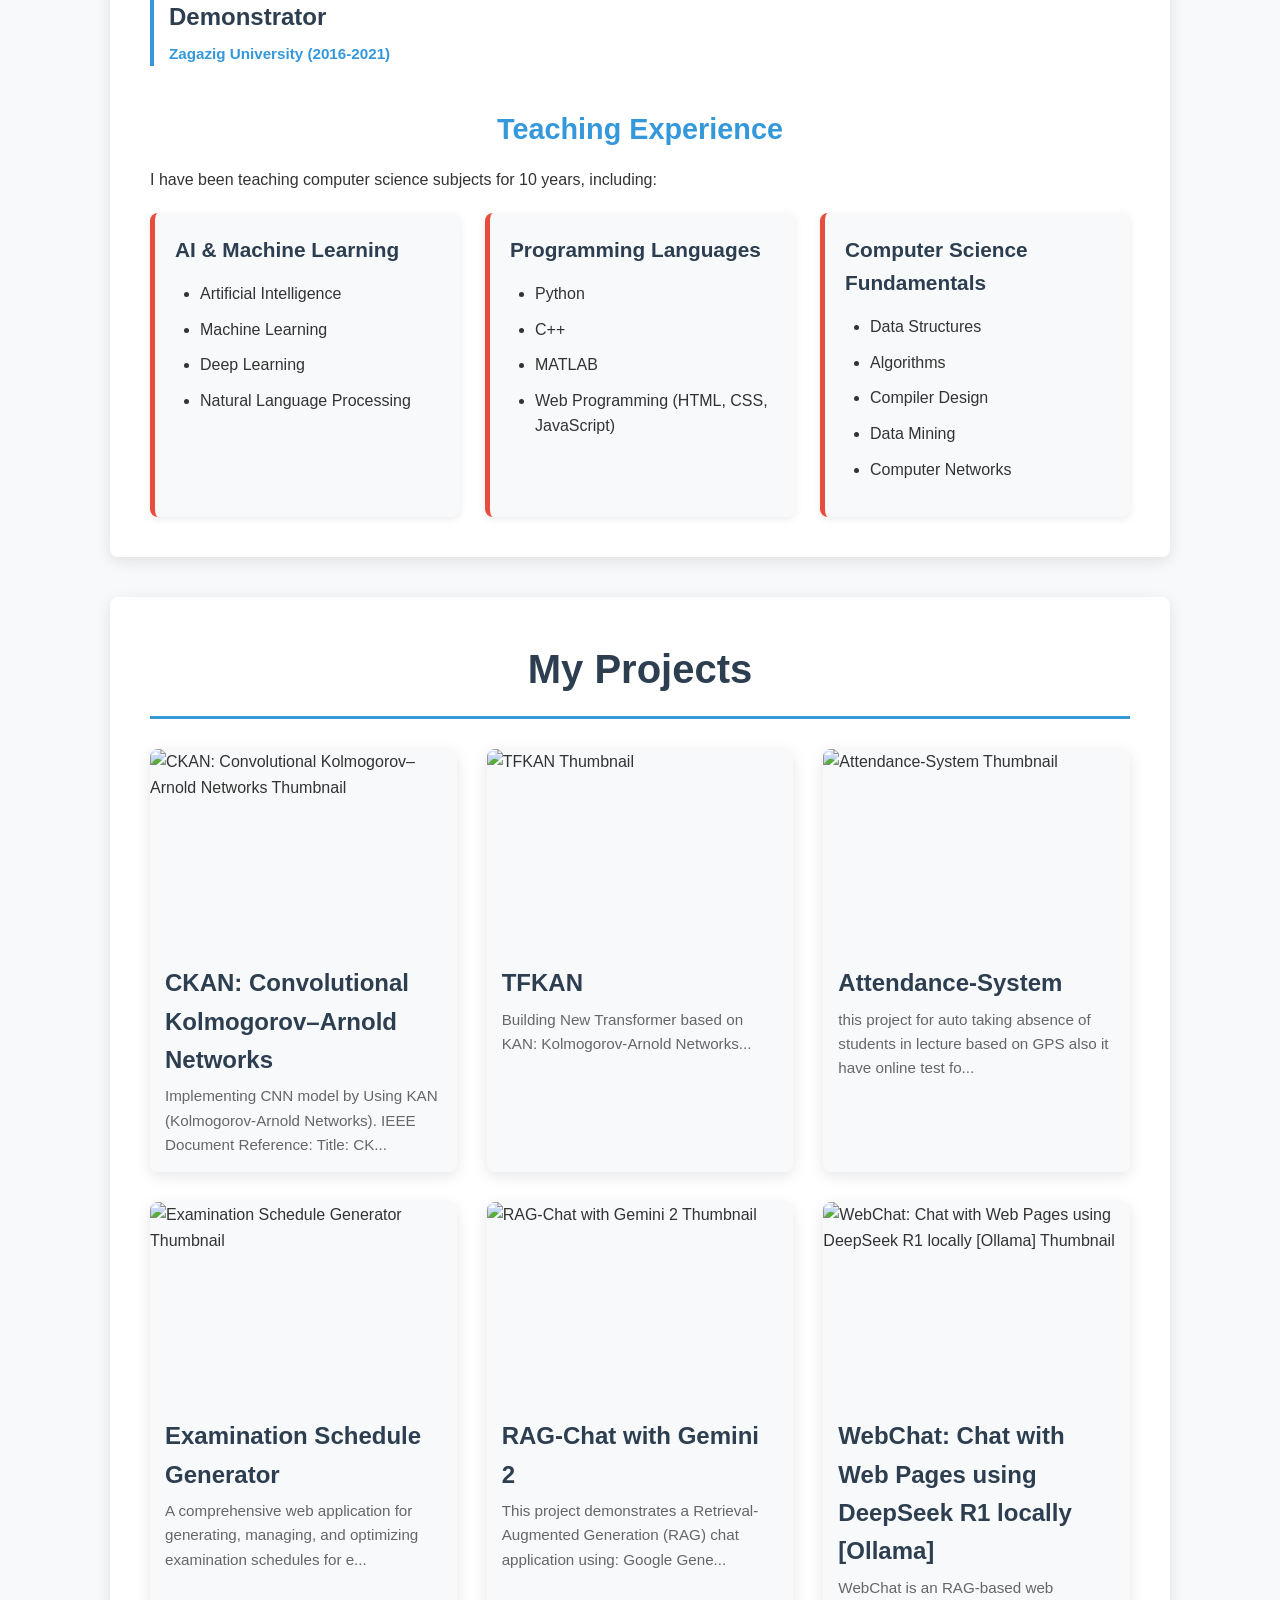
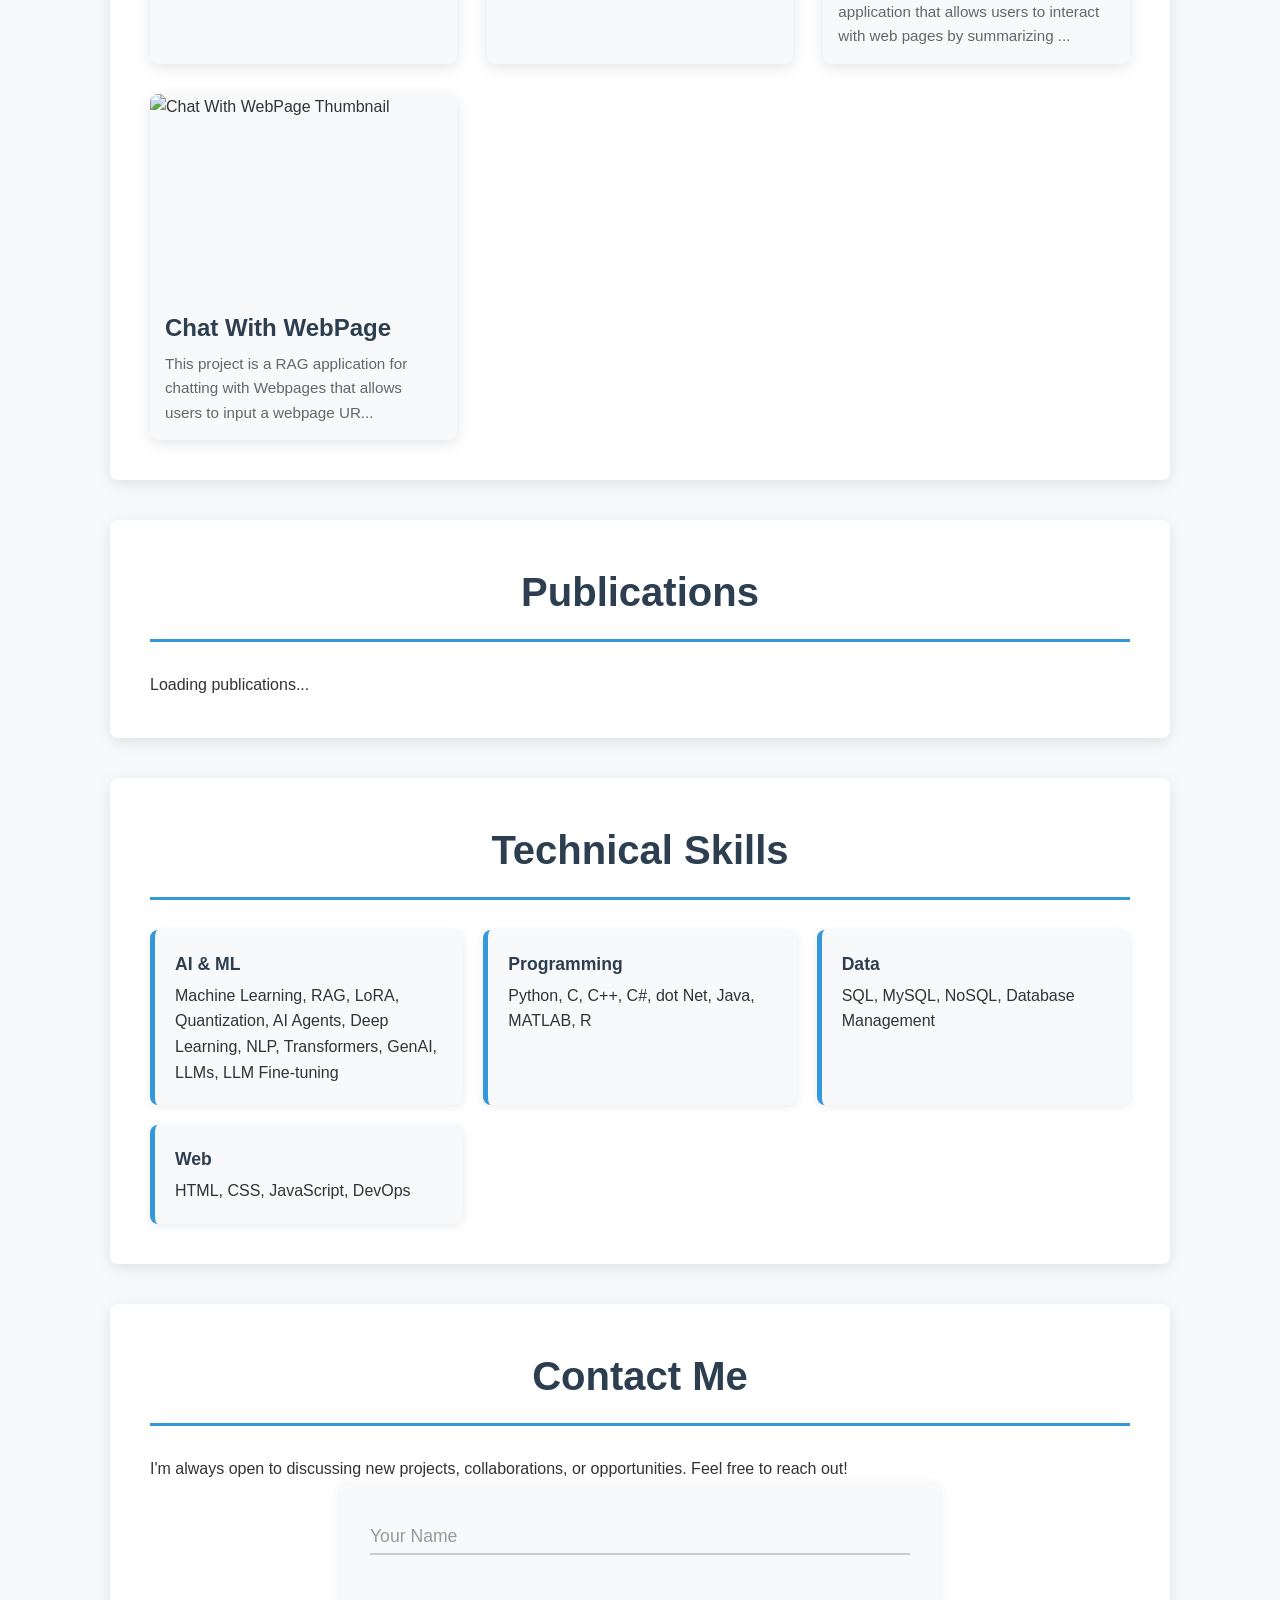
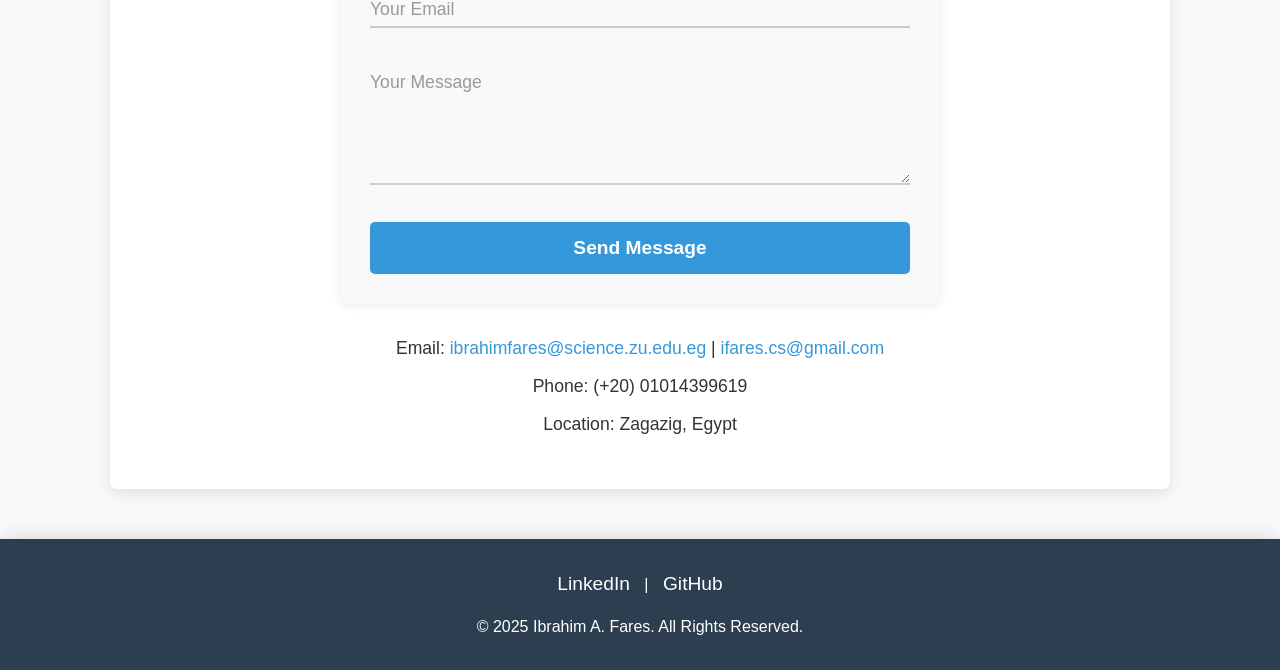
==== commit bf682fd8: "Update: 2025-07-07 19:21:37" ====
--- a/index.html
+++ b/index.html
@@ -277,7 +277,7 @@
     </footer>
 
     <!-- Project Modals -->
-    <div id="project-modal" class="modal">
+    <!-- <div id="project-modal" class="modal">
         <div class="modal-content">
             <span class="close-button">&times;</span>
             <h3 id="modal-title"></h3>
@@ -285,7 +285,7 @@
             <p id="modal-description"></p>
             <a id="modal-link" href="#" target="_blank" class="btn primary-btn">View Project</a>
         </div>
-    </div>
+    </div> -->
 
     <script src="script.js"></script>
 </body>
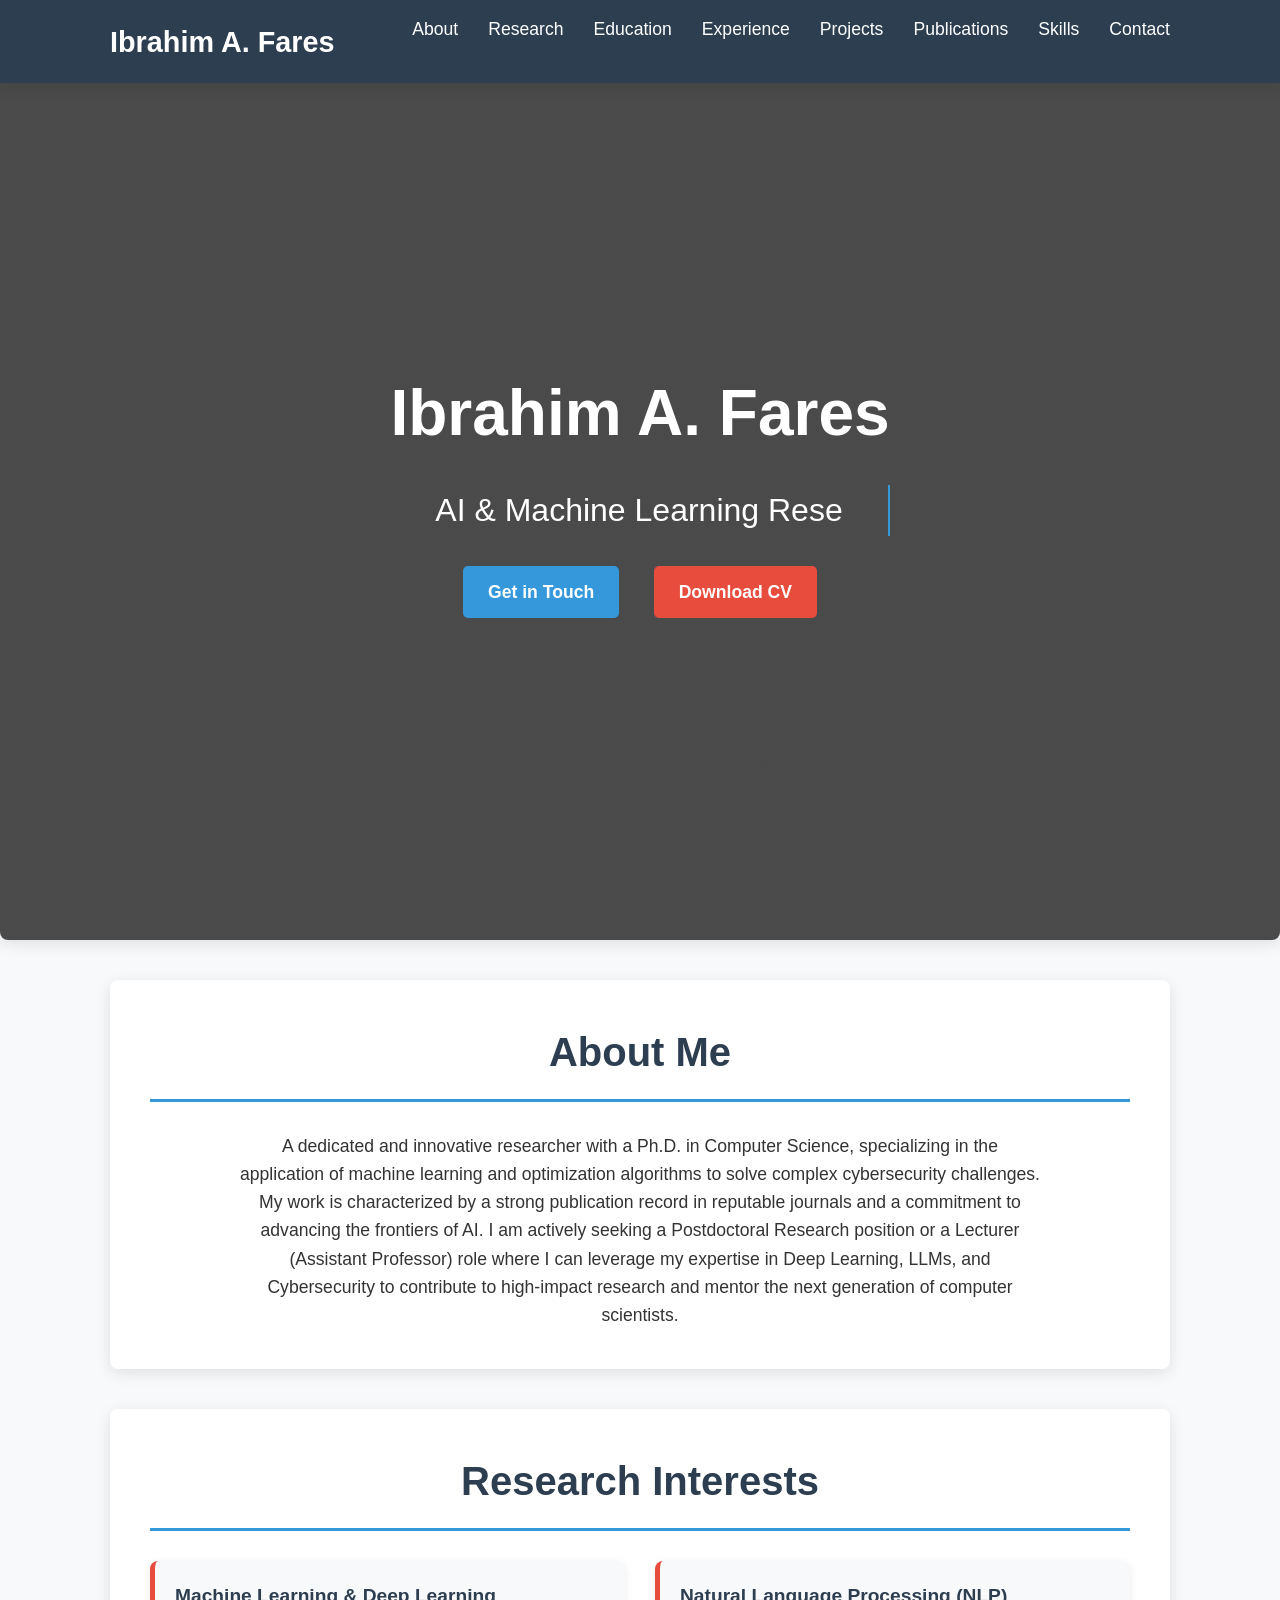
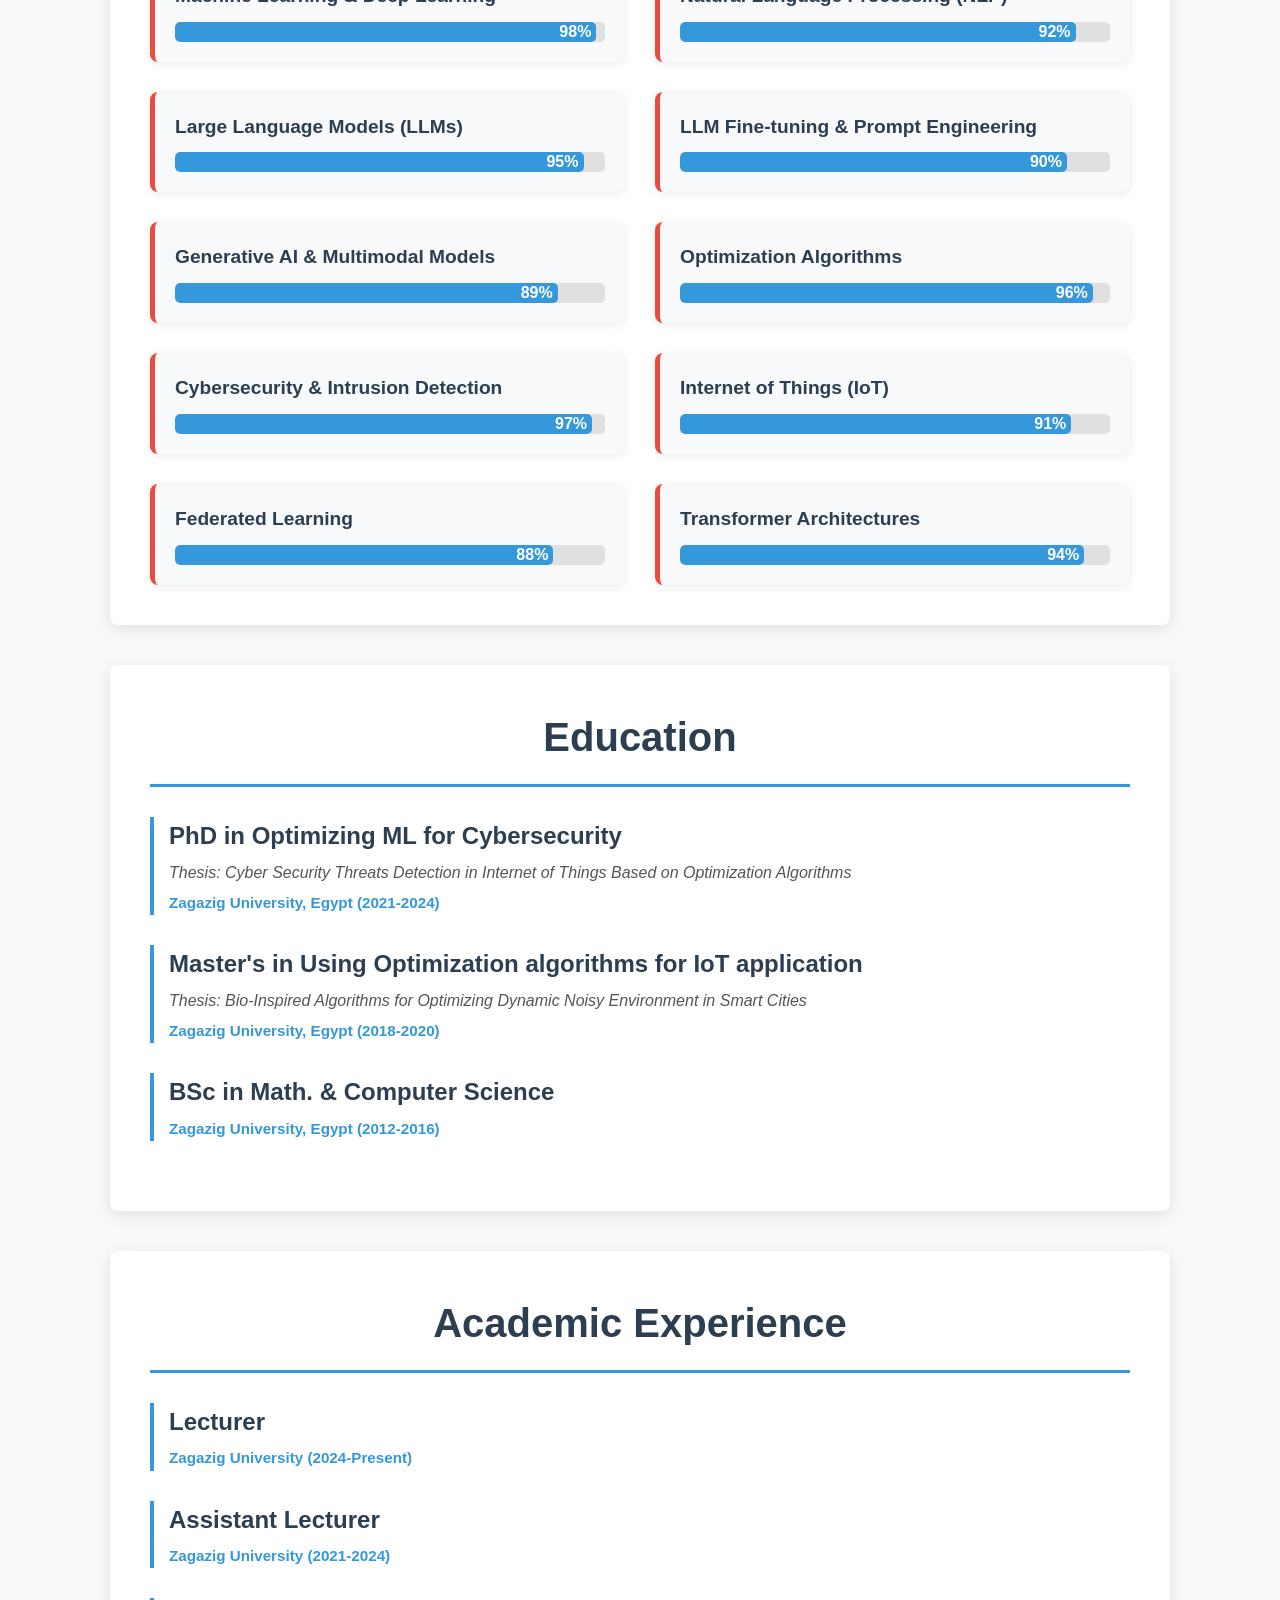
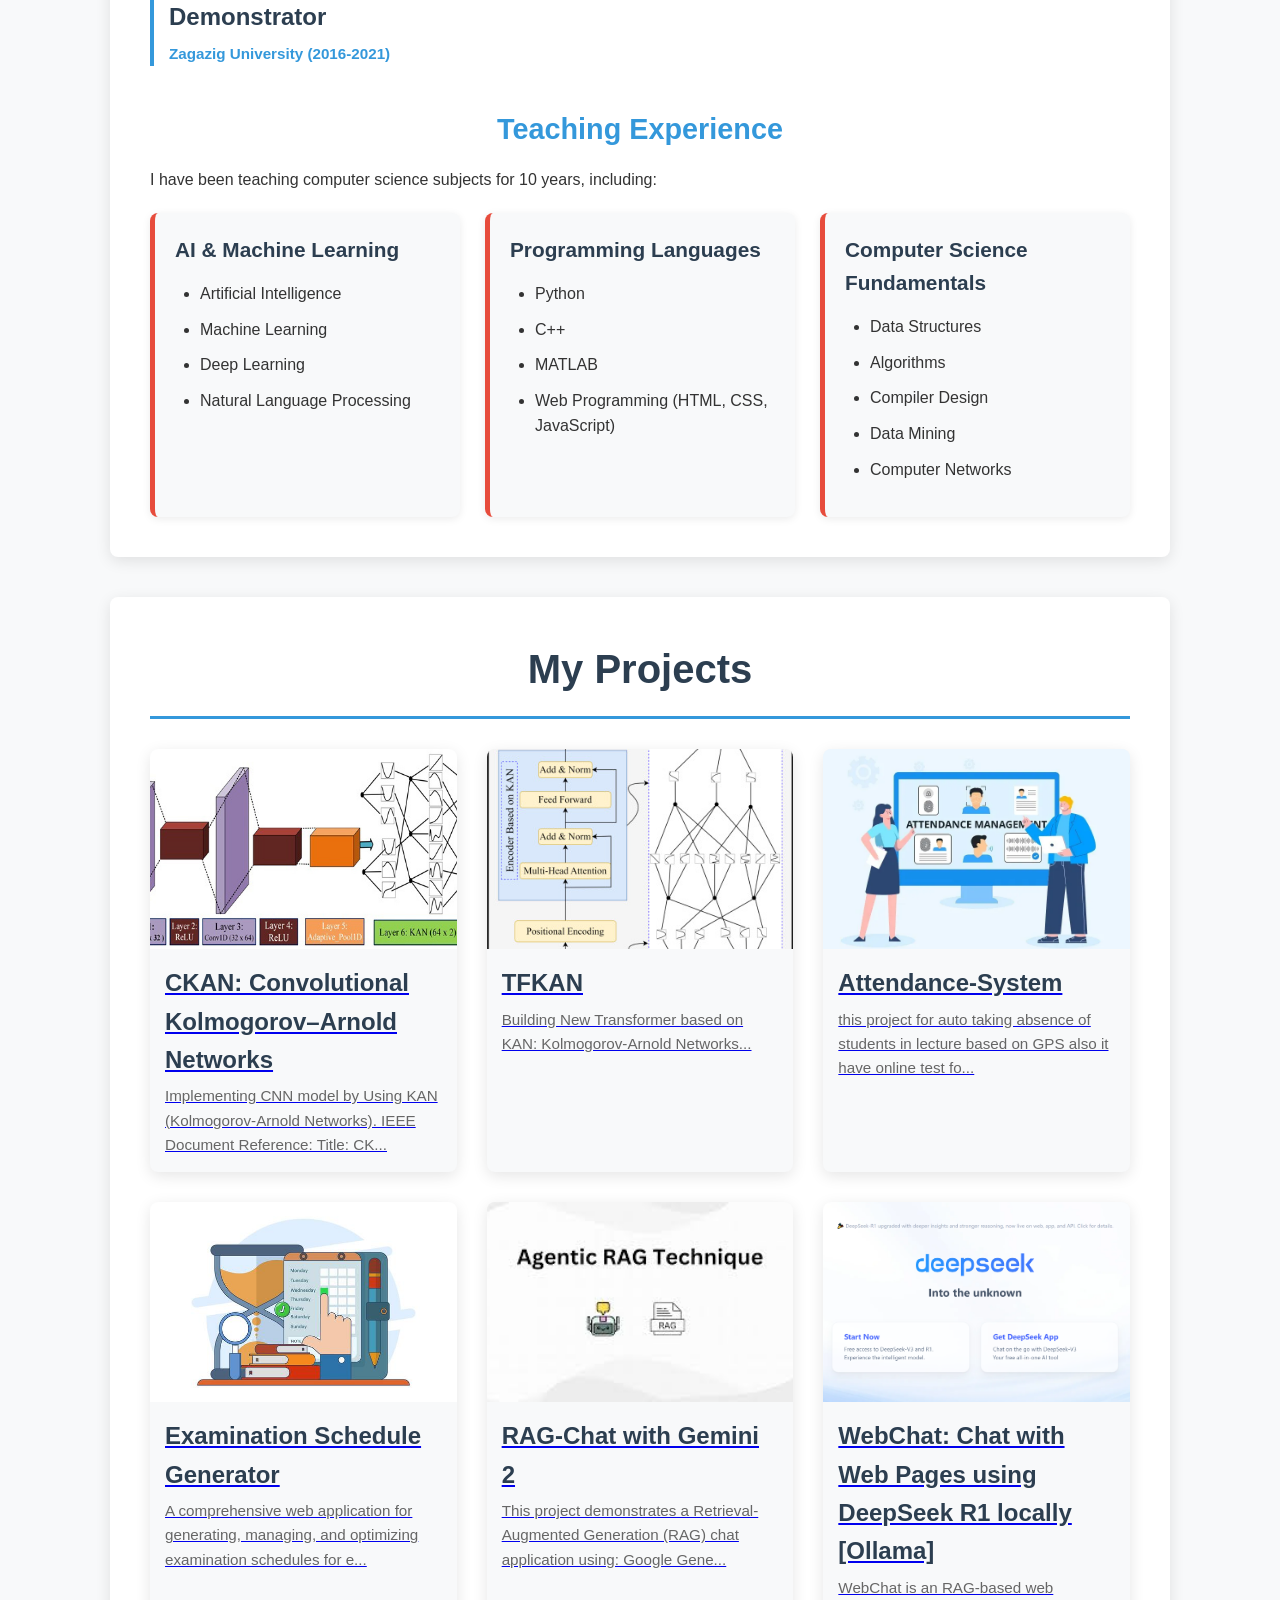
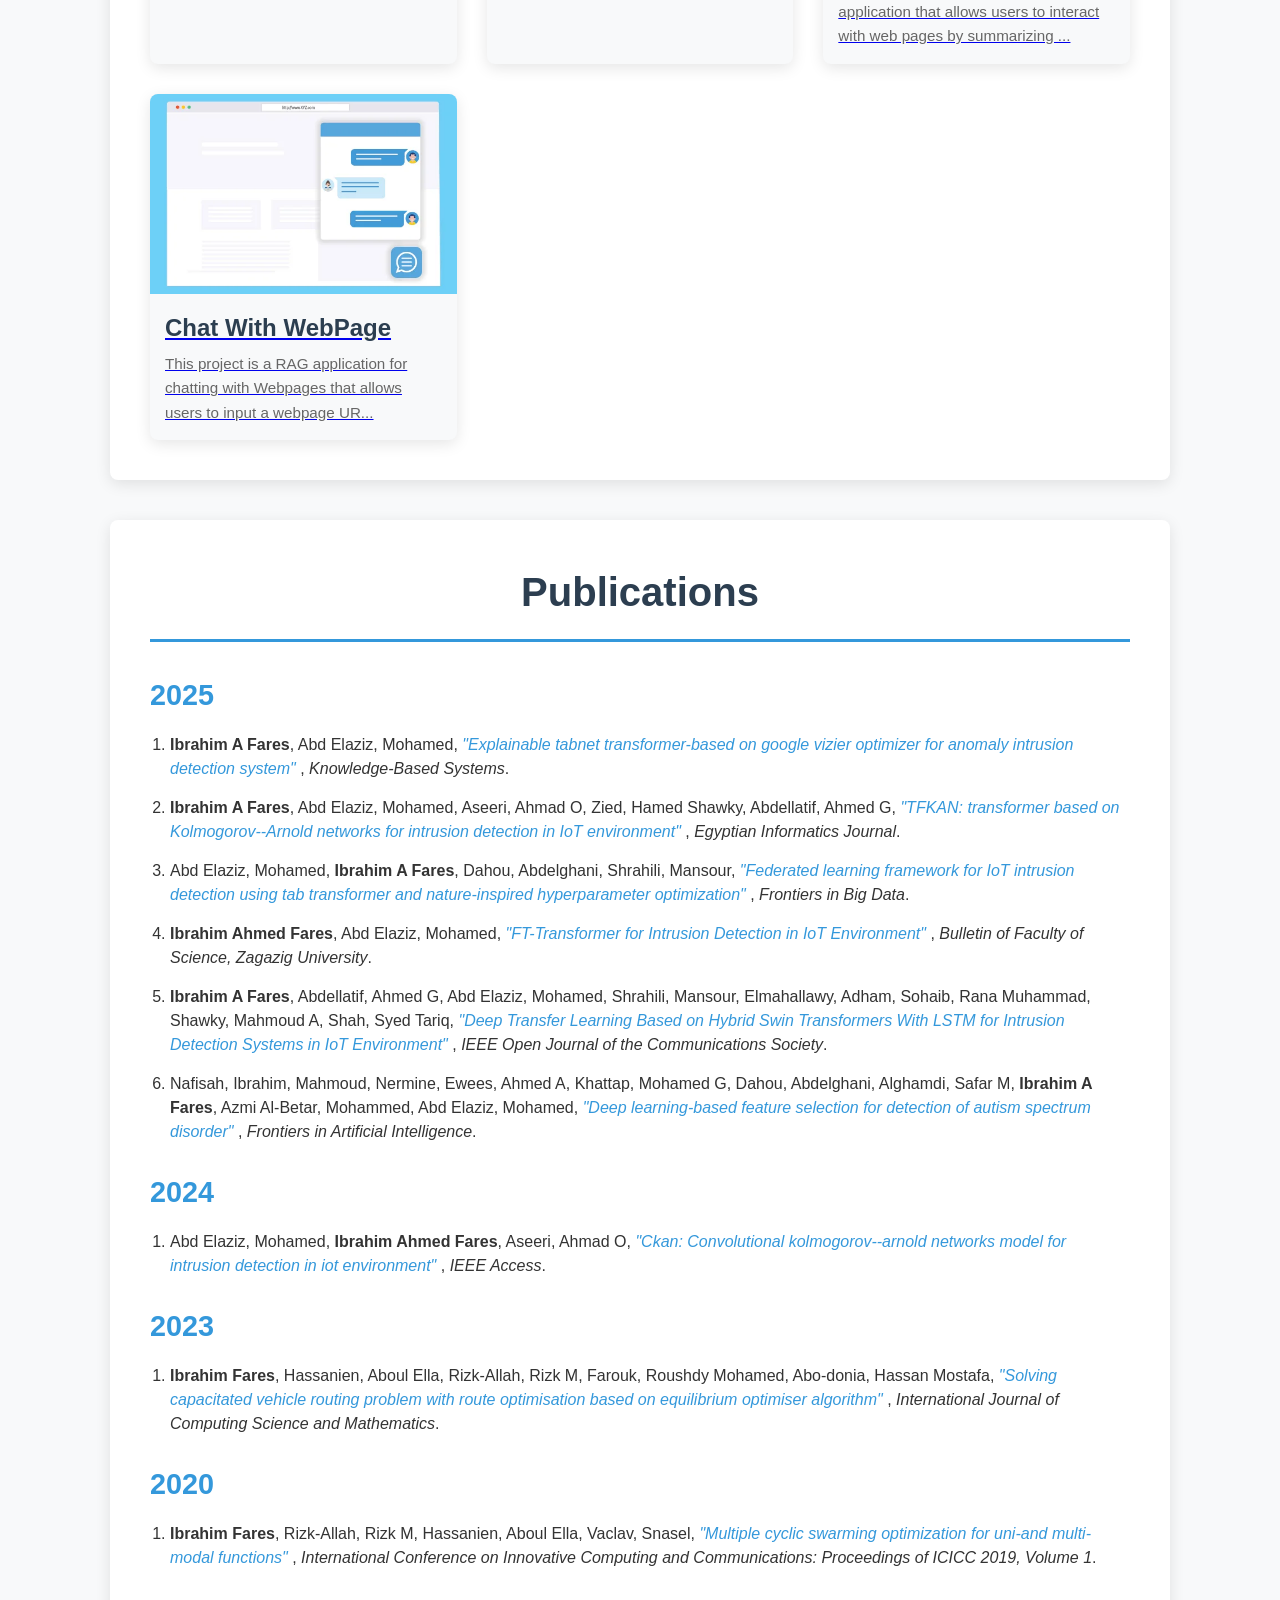
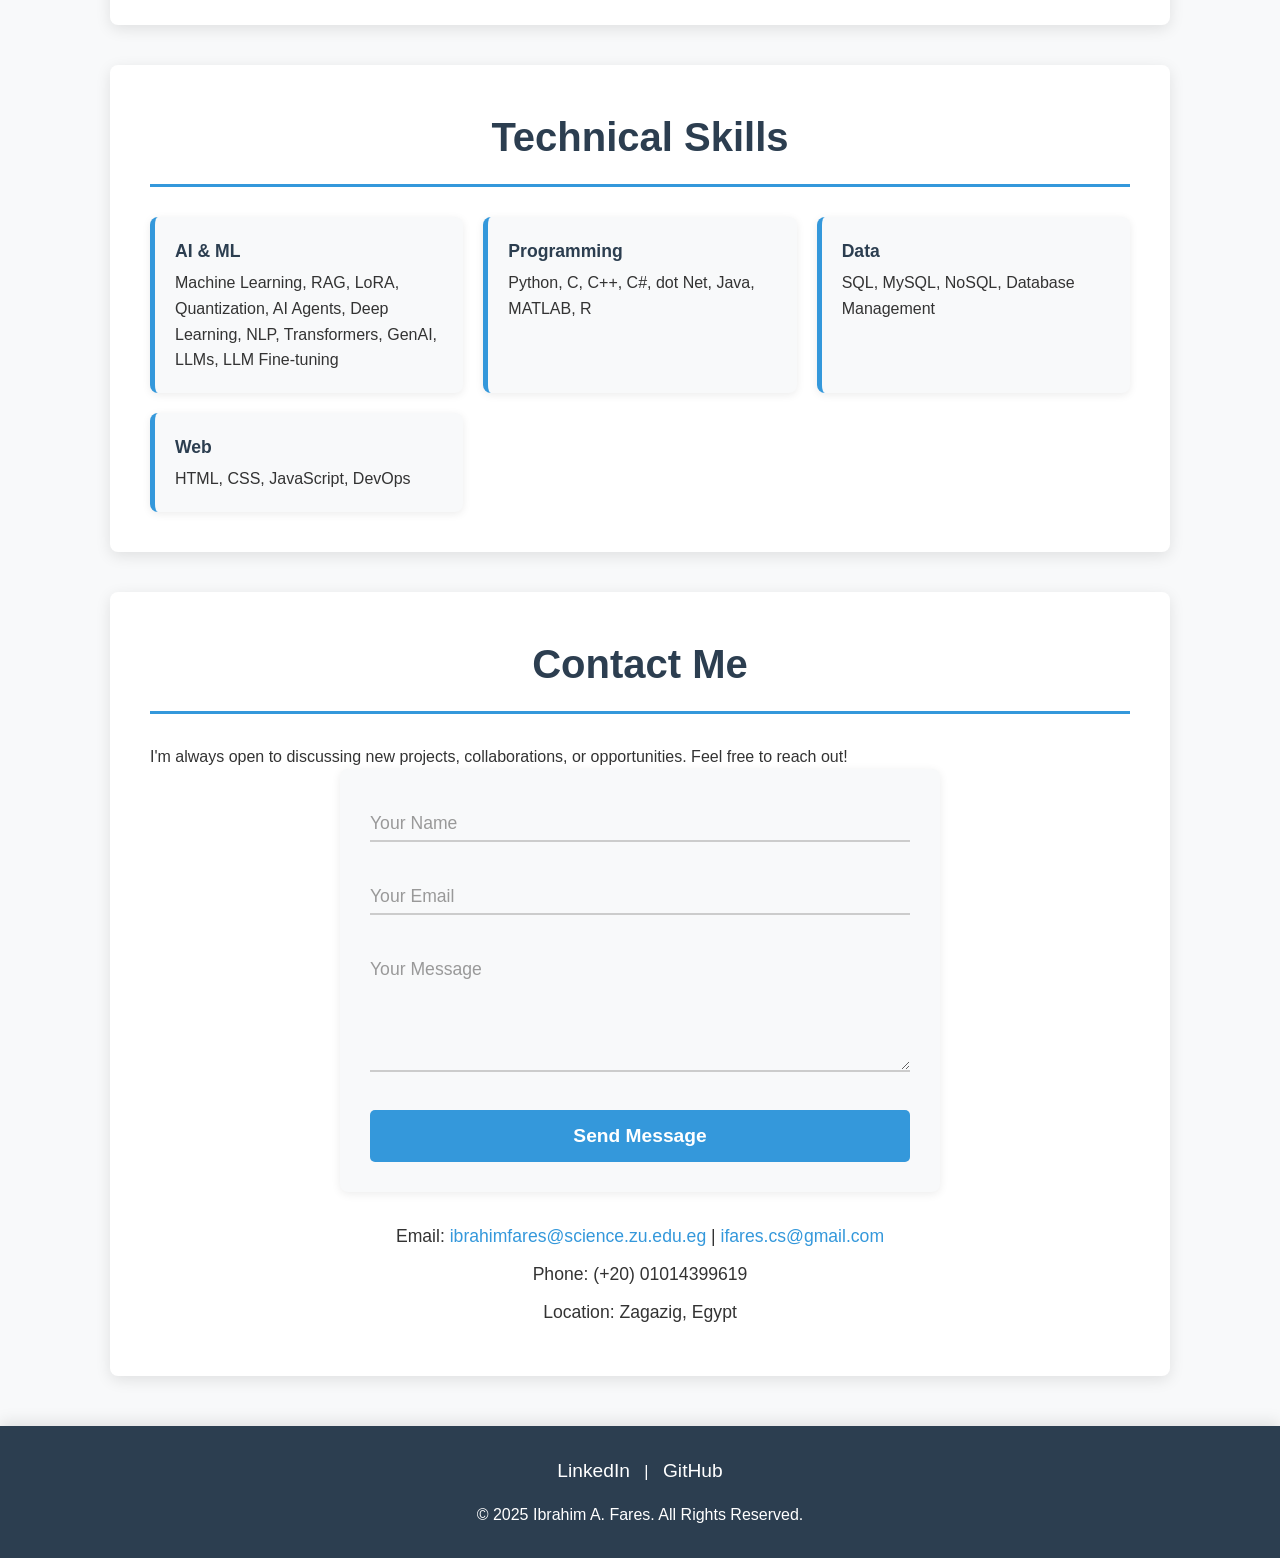
==== commit cbe13d4c: "Update: 2025-07-07 20:30:20" ====
--- a/index.html
+++ b/index.html
@@ -276,16 +276,7 @@
         </div>
     </footer>
 
-    <!-- Project Modals -->
-    <!-- <div id="project-modal" class="modal">
-        <div class="modal-content">
-            <span class="close-button">&times;</span>
-            <h3 id="modal-title"></h3>
-            <img id="modal-image" src="" alt="Project Image">
-            <p id="modal-description"></p>
-            <a id="modal-link" href="#" target="_blank" class="btn primary-btn">View Project</a>
-        </div>
-    </div> -->
+
 
     <script src="script.js"></script>
 </body>
--- a/style.css
+++ b/style.css
@@ -577,77 +577,7 @@
     transform: translateY(0);
 }
 
-/* Modal Styling */
-.modal {
-    display: none; /* Hidden by default */
-    position: fixed; /* Stay in place */
-    z-index: 1001; /* Sit on top */
-    left: 0;
-    top: 0;
-    width: 100%; /* Full width */
-    height: 100%; /* Full height */
-    overflow: auto; /* Enable scroll if needed */
-    background-color: rgba(0,0,0,0.7); /* Black w/ opacity */
-    display: flex;
-    justify-content: center;
-    align-items: center;
-}
-
-.modal-content {
-    background-color: var(--card-bg);
-    margin: auto;
-    padding: 30px;
-    border-radius: var(--border-radius);
-    width: 80%;
-    max-width: 700px;
-    box-shadow: var(--box-shadow);
-    position: relative;
-    animation: fadeIn 0.3s ease-out;
-}
-
-.modal-content img {
-    max-width: 100%;
-    height: auto;
-    display: block;
-    margin: 20px auto;
-    border-radius: var(--border-radius);
-}
-
-.modal-content h3 {
-    text-align: center;
-    font-size: 2rem;
-    margin-bottom: 15px;
-}
-
-.modal-content p {
-    text-align: center;
-    margin-bottom: 20px;
-    font-size: 1.1rem;
-}
-
-.modal-content .btn {
-    display: block;
-    width: fit-content;
-    margin: 0 auto;
-}
-
-.close-button {
-    color: #aaa;
-    position: absolute;
-    top: 15px;
-    right: 25px;
-    font-size: 35px;
-    font-weight: bold;
-    cursor: pointer;
-    transition: color var(--transition-speed);
-}
-
-.close-button:hover,
-.close-button:focus {
-    color: var(--accent-color);
-    text-decoration: none;
-    cursor: pointer;
-}
+
 
 /* Animations */
 @keyframes fadeInDown {
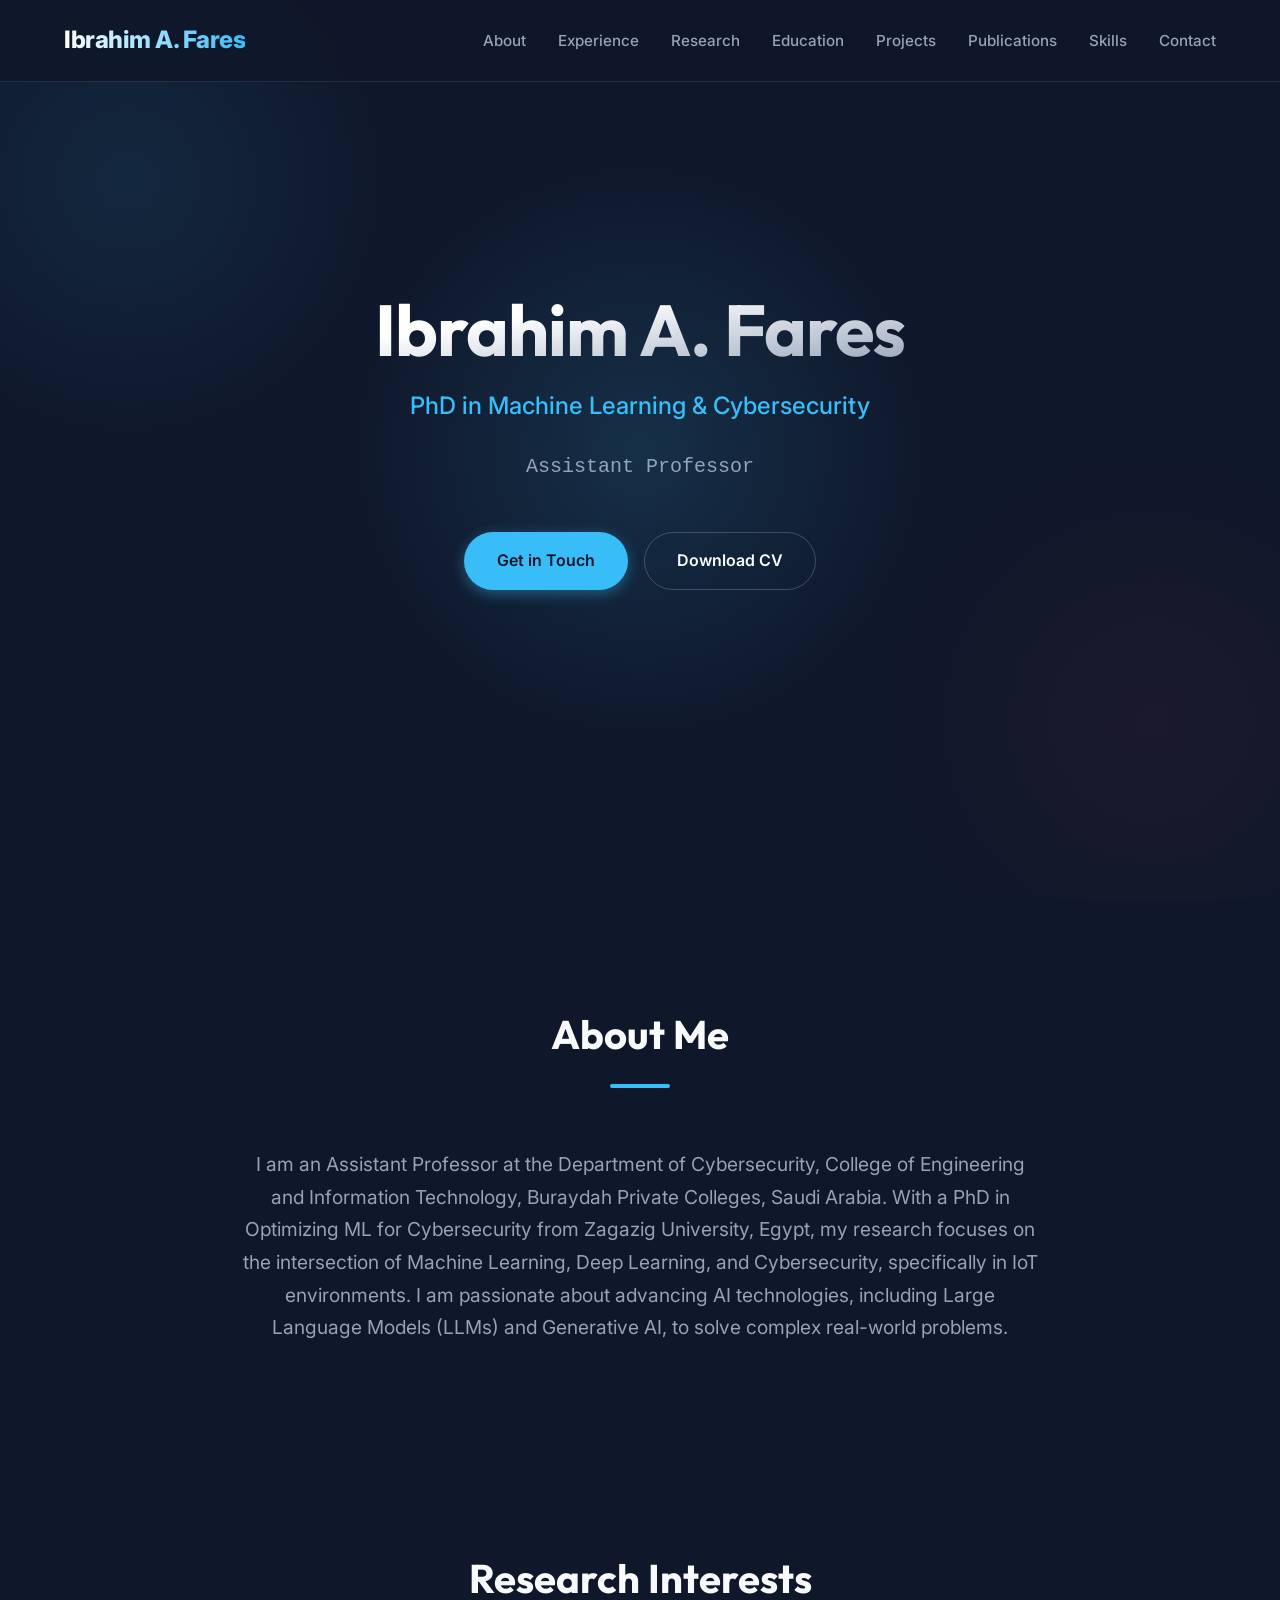
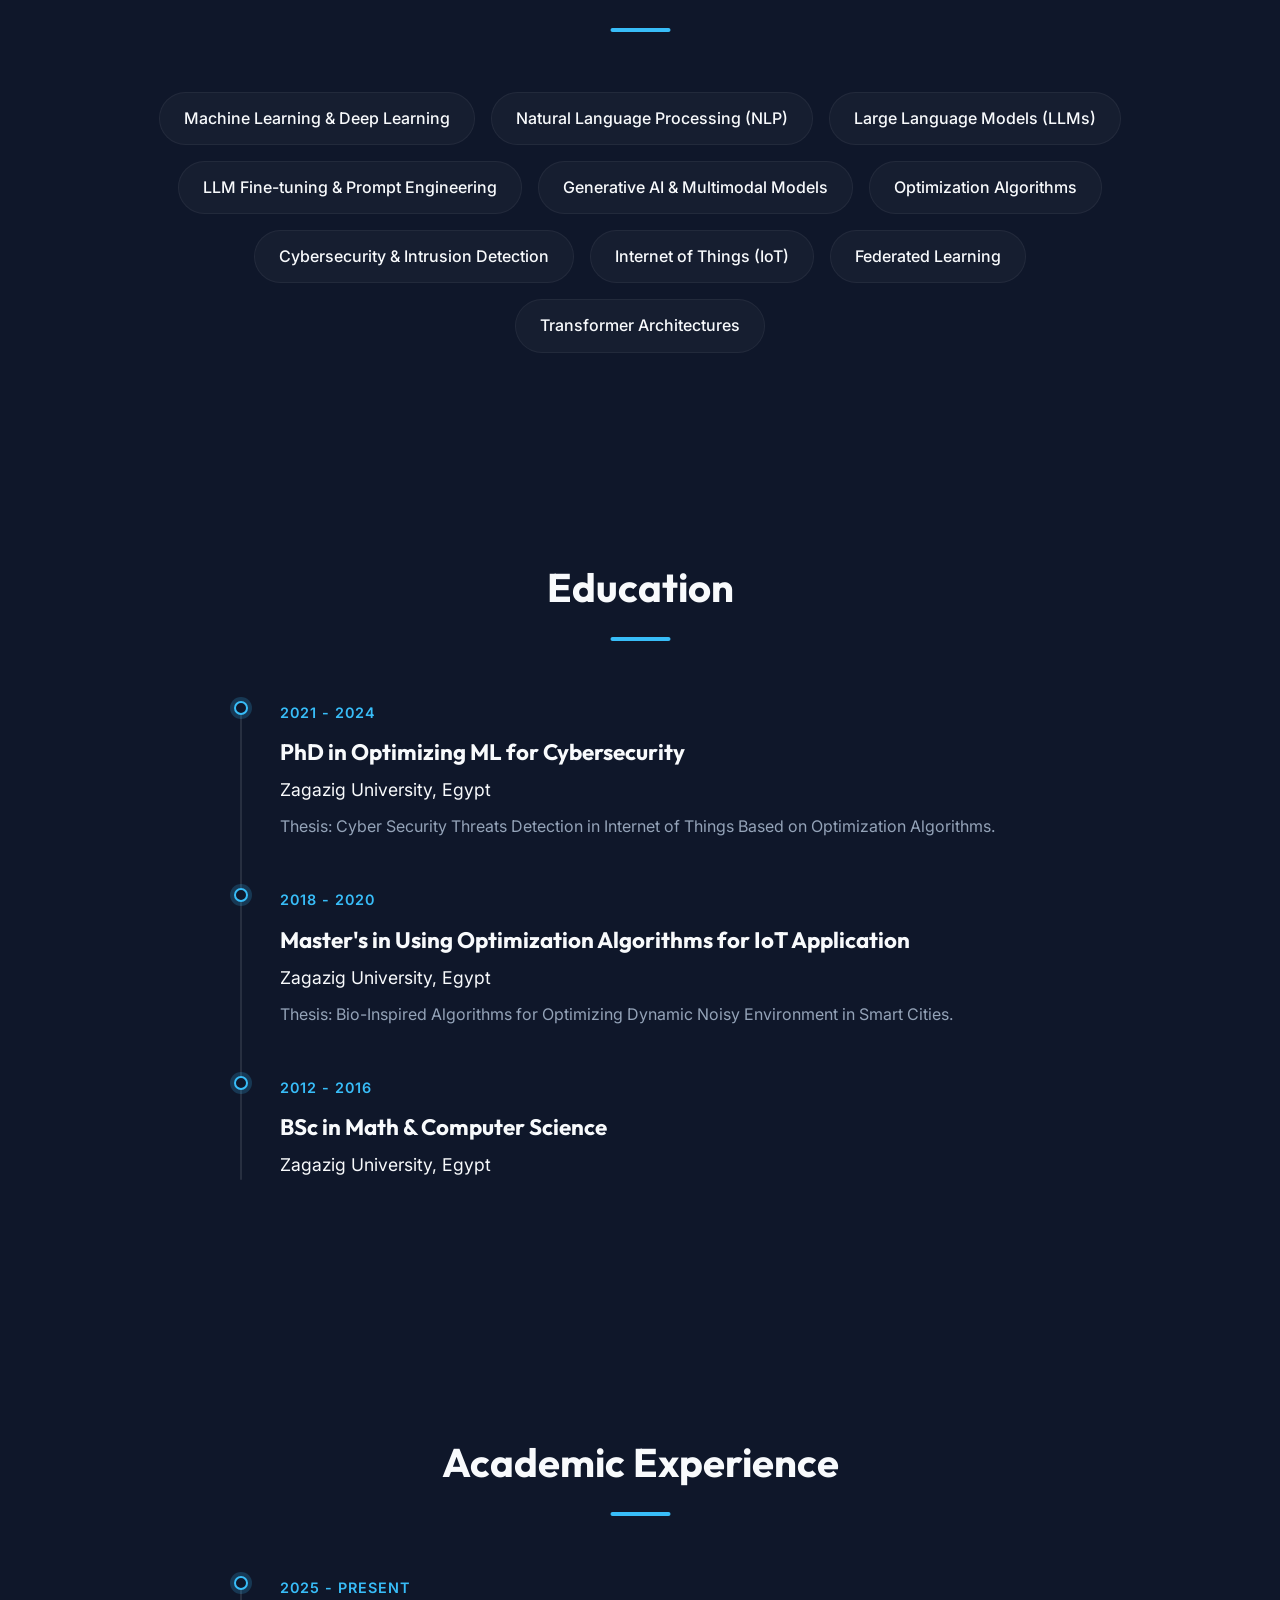
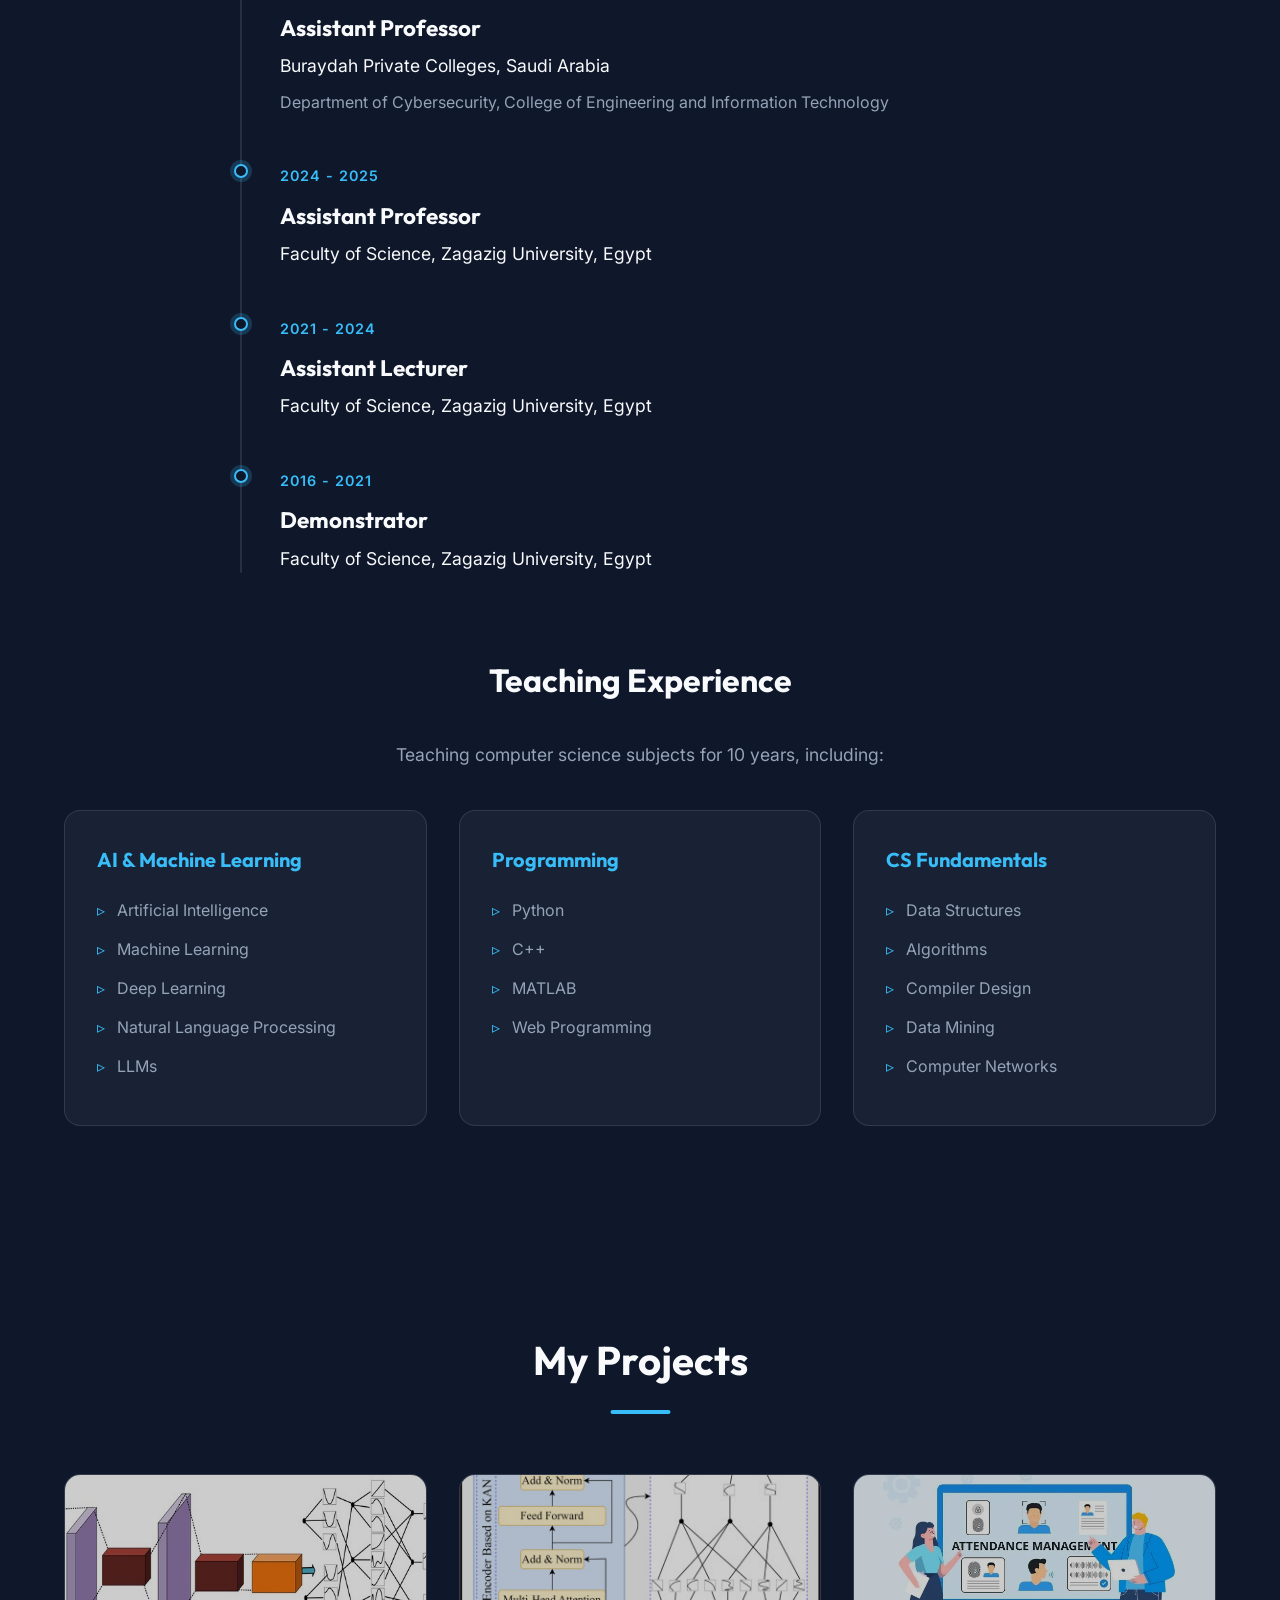
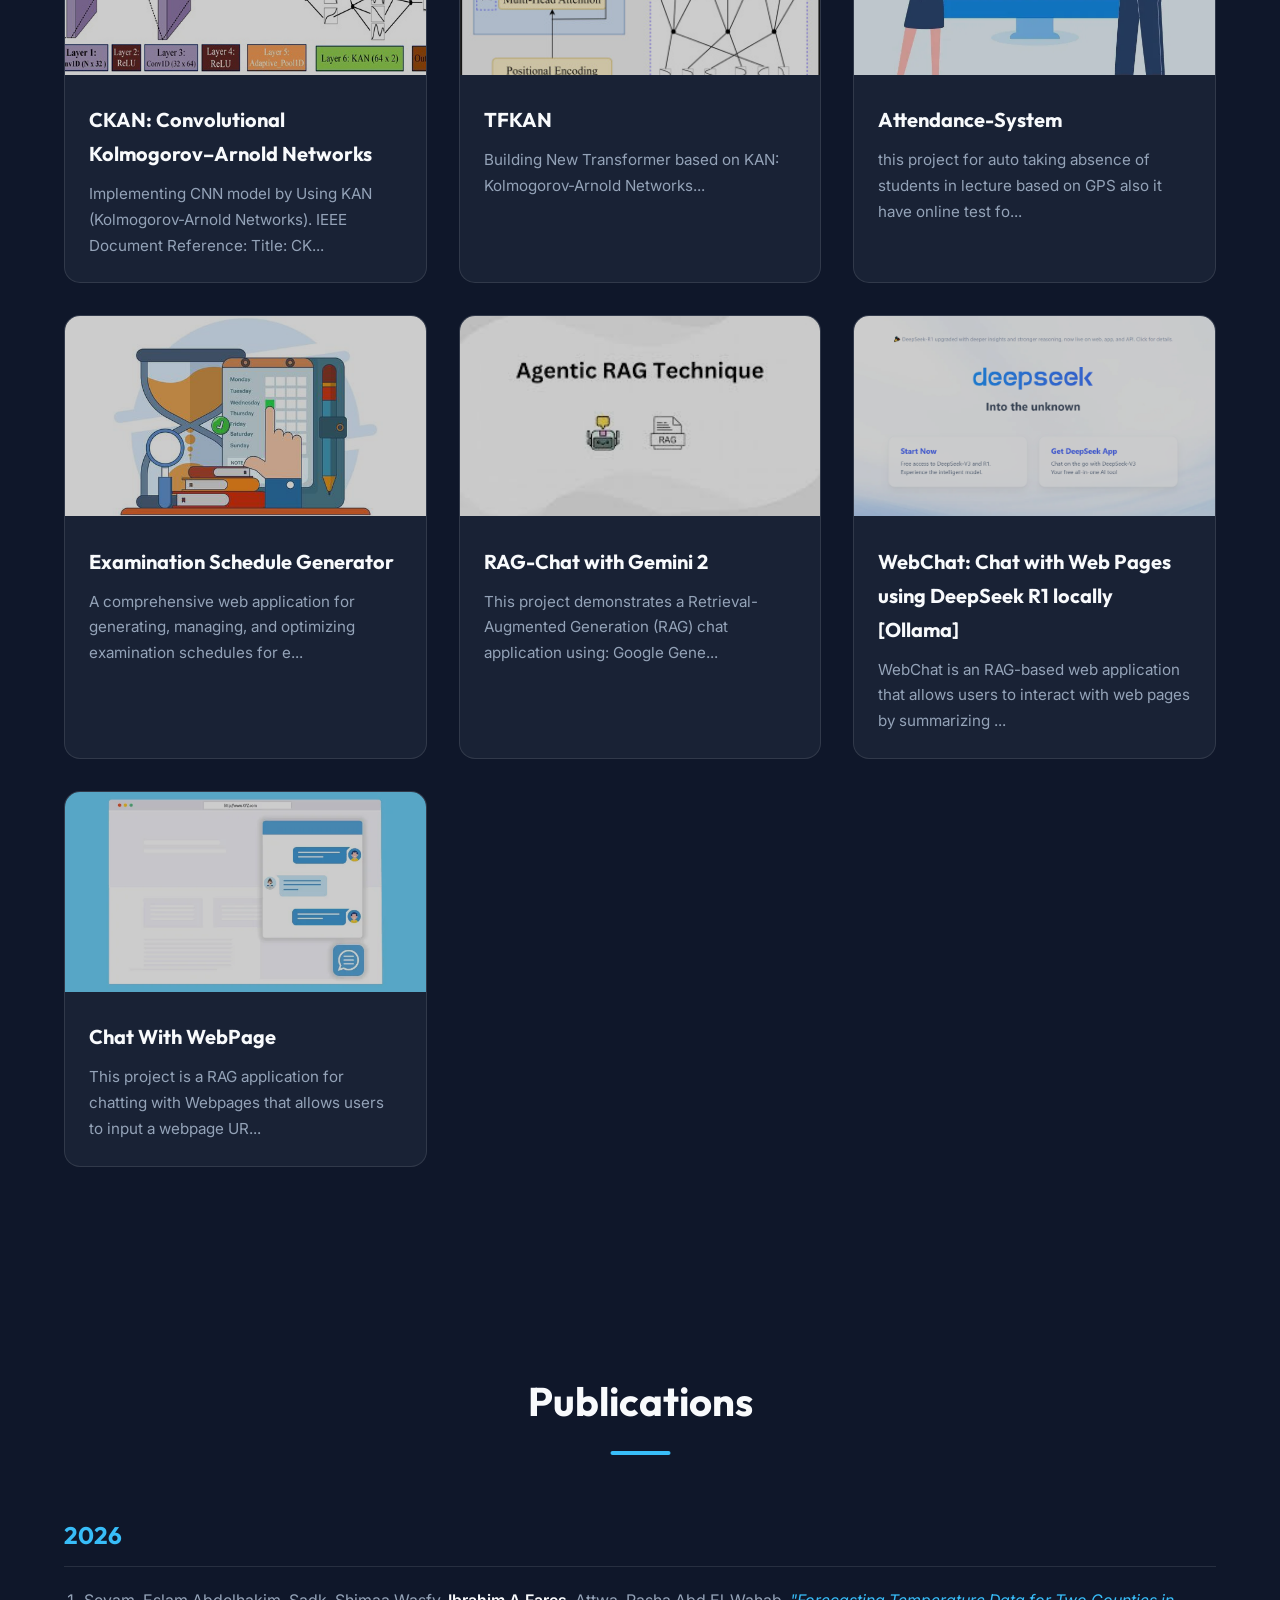
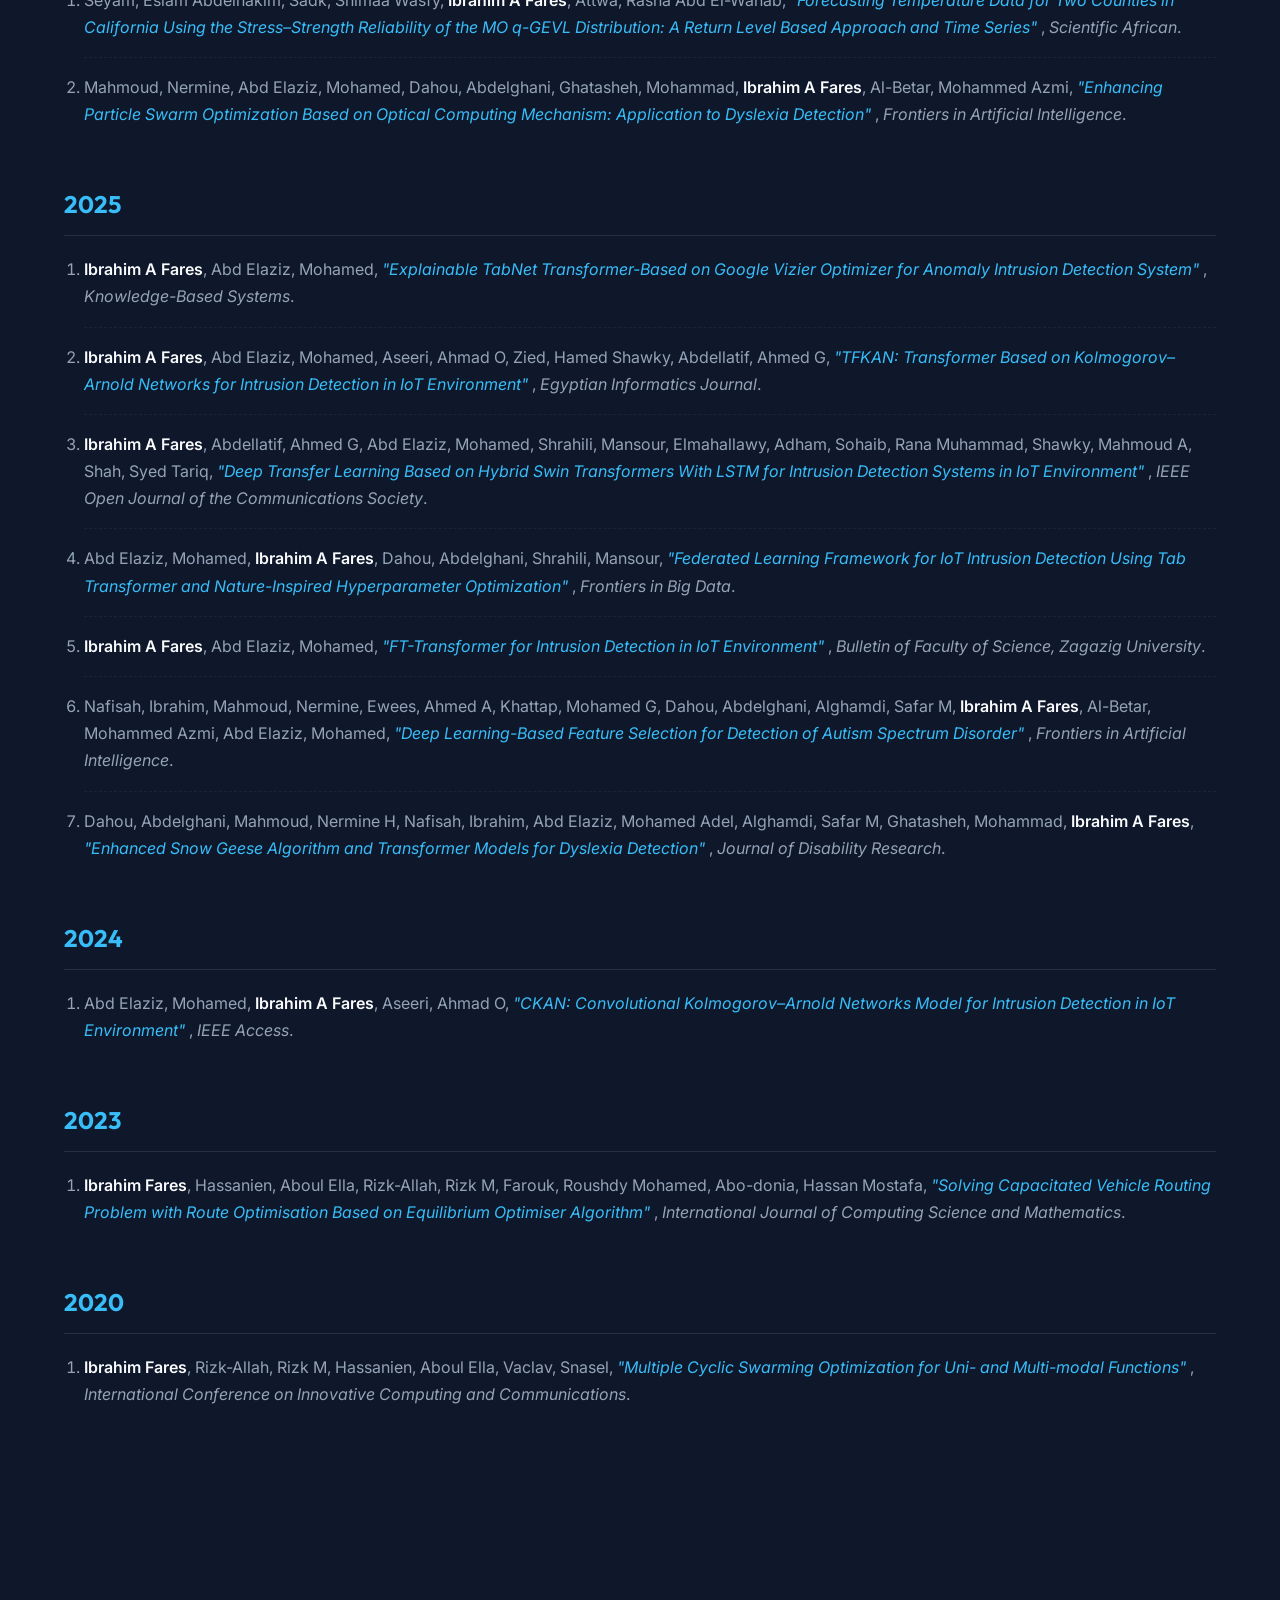
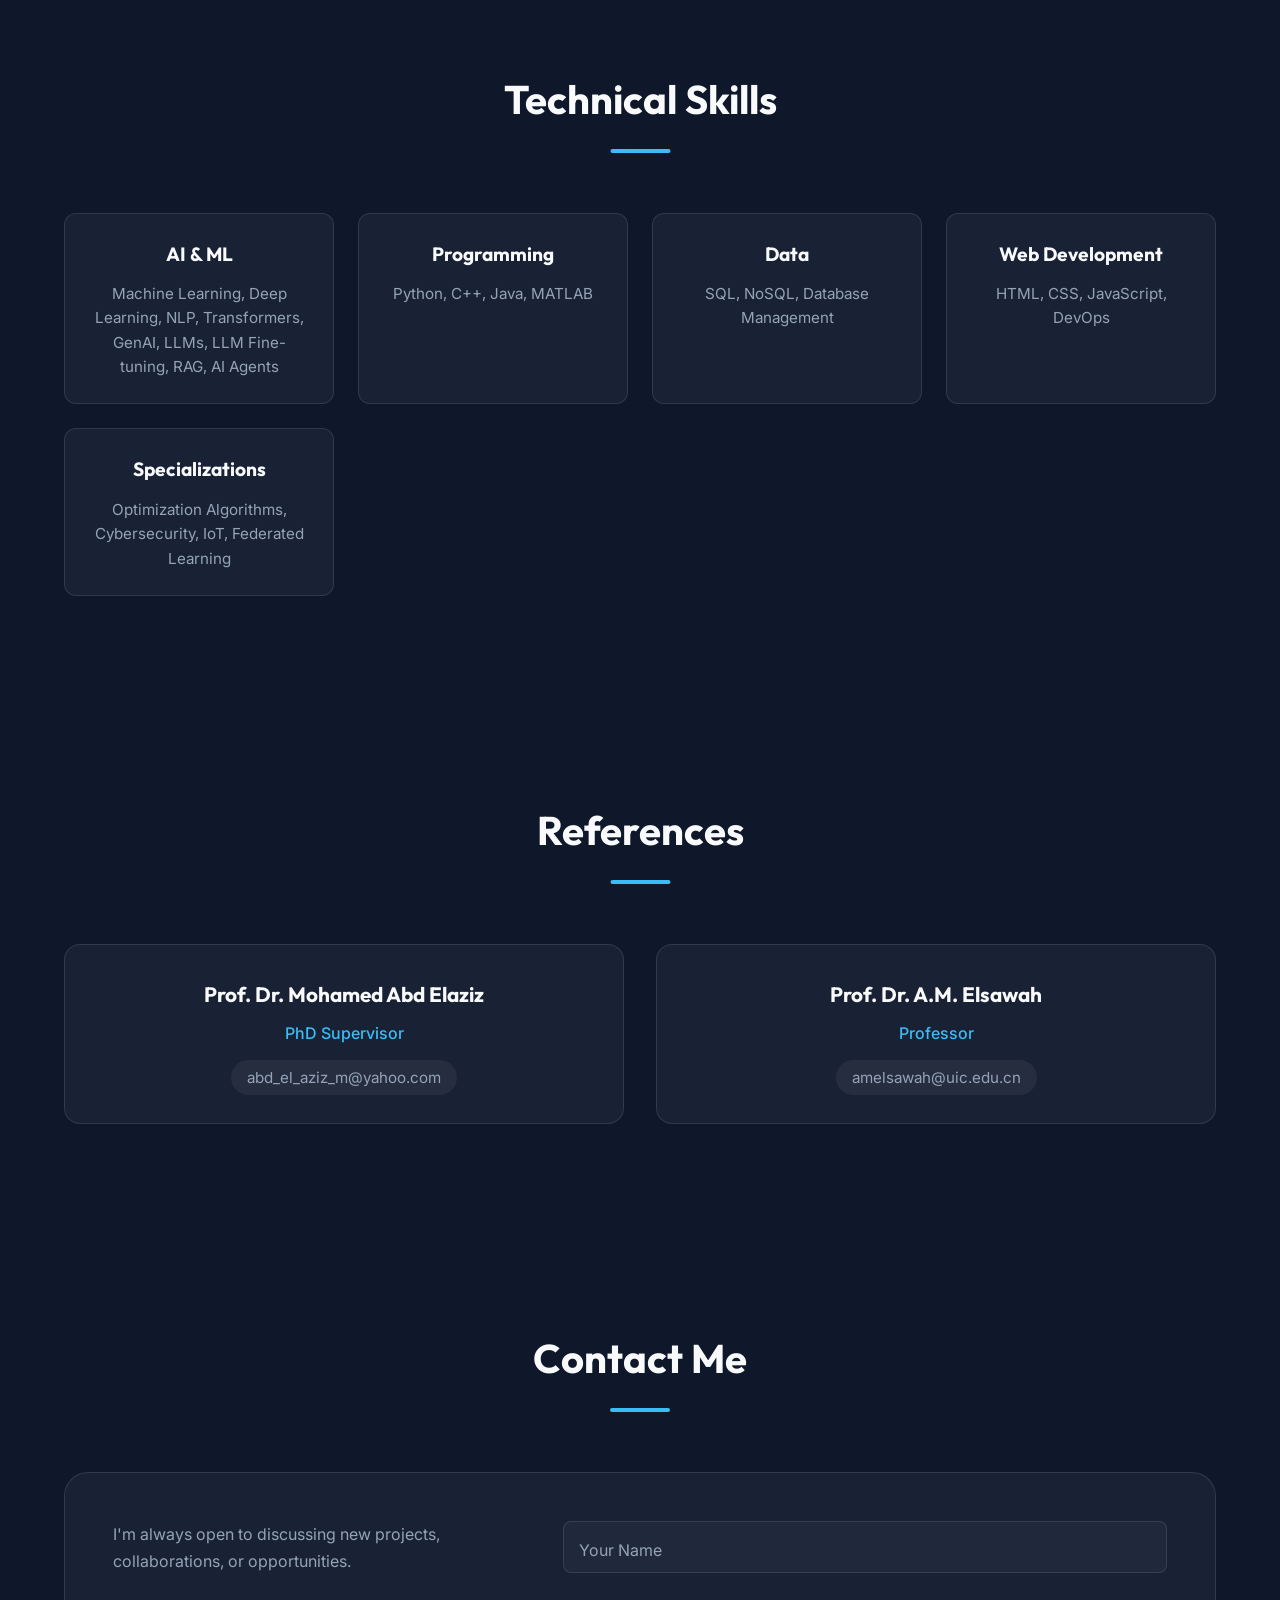
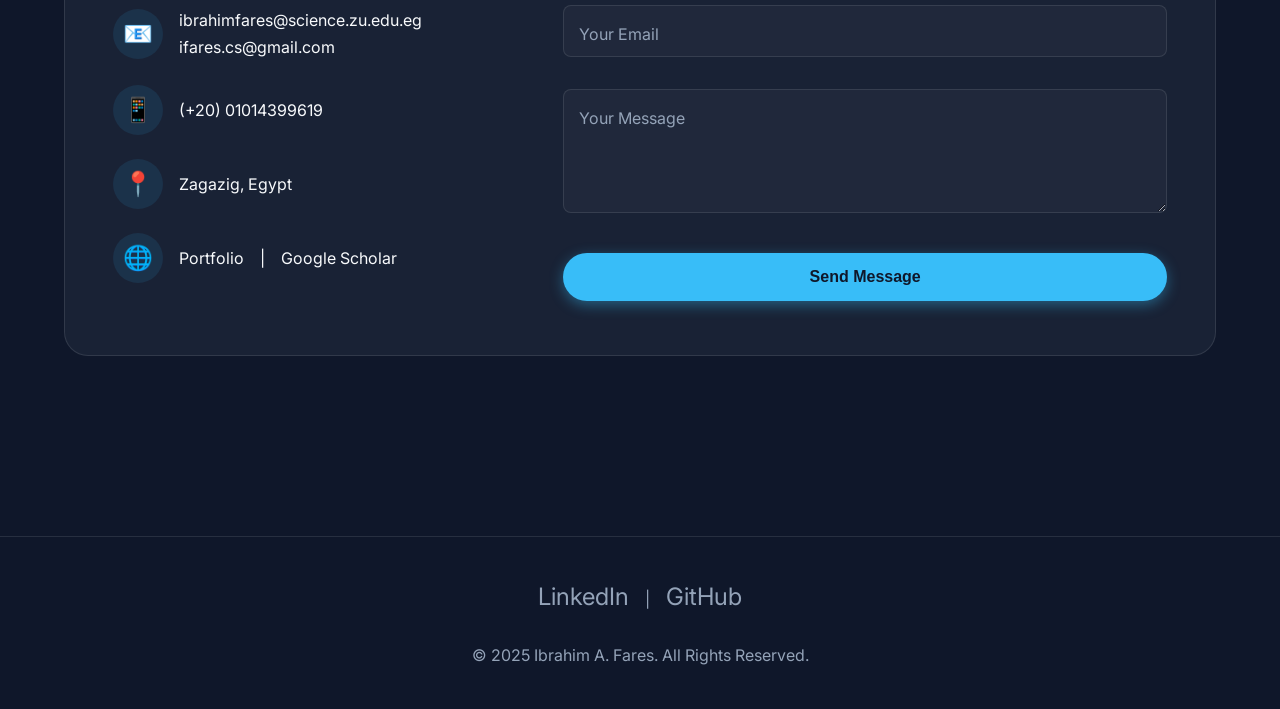
==== commit 776a73d5: "feat: Implement a modern portfolio redesign with updated fonts, mobile navigation, a new education t" ====
--- a/index.html
+++ b/index.html
@@ -5,18 +5,27 @@
     <meta charset="UTF-8">
     <meta name="viewport" content="width=device-width, initial-scale=1.0">
     <title>Ibrahim A. Fares - Modern Portfolio</title>
+    <link rel="preconnect" href="https://fonts.googleapis.com">
+    <link rel="preconnect" href="https://fonts.gstatic.com" crossorigin>
+    <link
+        href="https://fonts.googleapis.com/css2?family=Inter:wght@300;400;500;600;700&family=Outfit:wght@400;500;600;700;800&display=swap"
+        rel="stylesheet">
     <link rel="stylesheet" href="style.css">
+    <link rel="stylesheet" href="https://cdnjs.cloudflare.com/ajax/libs/font-awesome/6.0.0/css/all.min.css">
 </head>
 
 <body>
     <nav class="navbar">
         <div class="container">
             <a href="#hero" class="logo">Ibrahim A. Fares</a>
+            <div class="menu-toggle" id="mobile-menu">
+                <i class="fas fa-bars"></i>
+            </div>
             <ul class="nav-links">
                 <li><a href="#about">About</a></li>
+                <li><a href="#experience">Experience</a></li>
                 <li><a href="#research">Research</a></li>
                 <li><a href="#education">Education</a></li>
-                <li><a href="#experience">Experience</a></li>
                 <li><a href="#projects">Projects</a></li>
                 <li><a href="#publications">Publications</a></li>
                 <li><a href="#skills">Skills</a></li>
@@ -28,10 +37,12 @@
     <section id="hero" class="hero-section">
         <div class="hero-content">
             <h1>Ibrahim A. Fares</h1>
+            <p class="subtitle">PhD in Machine Learning & Cybersecurity</p>
             <p class="typing-animation"></p>
             <div class="hero-buttons">
                 <a href="#contact" class="btn primary-btn">Get in Touch</a>
-                <a href="ML Postdoc researcher-Ibrahim Fares.pdf" target="_blank" class="btn secondary-btn" download>Download CV</a>
+                <a href="ML Postdoc researcher-Ibrahim Fares.pdf" target="_blank" class="btn secondary-btn"
+                    download>Download CV</a>
             </div>
         </div>
     </section>
@@ -39,133 +50,127 @@
     <main class="container">
         <section id="about" class="reveal">
             <h2>About Me</h2>
-            <p>A dedicated and innovative researcher with a Ph.D. in Computer Science, specializing in the application of machine learning and optimization algorithms to solve complex cybersecurity challenges. My work is characterized by a strong publication
-                record in reputable journals and a commitment to advancing the frontiers of AI. I am actively seeking a Postdoctoral Research position or a Lecturer (Assistant Professor) role where I can leverage my expertise in Deep Learning, LLMs, and
-                Cybersecurity to contribute to high-impact research and mentor the next generation of computer scientists.</p>
+            <p>I am an Assistant Professor at the Department of Cybersecurity, College of Engineering and Information
+                Technology, Buraydah Private Colleges, Saudi Arabia. With a PhD in Optimizing ML for Cybersecurity from
+                Zagazig University, Egypt, my research focuses on the intersection of Machine Learning, Deep Learning,
+                and Cybersecurity, specifically in IoT environments. I am passionate about advancing AI technologies,
+                including Large Language Models (LLMs) and Generative AI, to solve complex real-world problems.</p>
         </section>
 
         <section id="research" class="reveal">
             <h2>Research Interests</h2>
             <div class="research-grid">
-                <div class="research-item">
-                    <span>Machine Learning & Deep Learning</span>
-                    <div class="progress-bar-container">
-                        <div class="progress-bar" data-progress="98%"></div>
-                    </div>
-                </div>
-                <div class="research-item">
-                    <span>Natural Language Processing (NLP)</span>
-                    <div class="progress-bar-container">
-                        <div class="progress-bar" data-progress="92%"></div>
-                    </div>
-                </div>
-                <div class="research-item">
-                    <span>Large Language Models (LLMs)</span>
-                    <div class="progress-bar-container">
-                        <div class="progress-bar" data-progress="95%"></div>
-                    </div>
-                </div>
-                <div class="research-item">
-                    <span>LLM Fine-tuning & Prompt Engineering</span>
-                    <div class="progress-bar-container">
-                        <div class="progress-bar" data-progress="90%"></div>
-                    </div>
-                </div>
-                <div class="research-item">
-                    <span>Generative AI & Multimodal Models</span>
-                    <div class="progress-bar-container">
-                        <div class="progress-bar" data-progress="89%"></div>
-                    </div>
-                </div>
-                <div class="research-item">
-                    <span>Optimization Algorithms</span>
-                    <div class="progress-bar-container">
-                        <div class="progress-bar" data-progress="96%"></div>
-                    </div>
-                </div>
-                <div class="research-item">
-                    <span>Cybersecurity & Intrusion Detection</span>
-                    <div class="progress-bar-container">
-                        <div class="progress-bar" data-progress="97%"></div>
-                    </div>
-                </div>
-                <div class="research-item">
-                    <span>Internet of Things (IoT)</span>
-                    <div class="progress-bar-container">
-                        <div class="progress-bar" data-progress="91%"></div>
-                    </div>
-                </div>
-                <div class="research-item">
-                    <span>Federated Learning</span>
-                    <div class="progress-bar-container">
-                        <div class="progress-bar" data-progress="88%"></div>
-                    </div>
-                </div>
-                <div class="research-item">
-                    <span>Transformer Architectures</span>
-                    <div class="progress-bar-container">
-                        <div class="progress-bar" data-progress="94%"></div>
-                    </div>
-                </div>
+                <div class="research-item"><span>Machine Learning & Deep Learning</span></div>
+                <div class="research-item"><span>Natural Language Processing (NLP)</span></div>
+                <div class="research-item"><span>Large Language Models (LLMs)</span></div>
+                <div class="research-item"><span>LLM Fine-tuning & Prompt Engineering</span></div>
+                <div class="research-item"><span>Generative AI & Multimodal Models</span></div>
+                <div class="research-item"><span>Optimization Algorithms</span></div>
+                <div class="research-item"><span>Cybersecurity & Intrusion Detection</span></div>
+                <div class="research-item"><span>Internet of Things (IoT)</span></div>
+                <div class="research-item"><span>Federated Learning</span></div>
+                <div class="research-item"><span>Transformer Architectures</span></div>
             </div>
         </section>
 
         <section id="education" class="reveal">
             <h2>Education</h2>
-            <div class="education-item">
-                <h4>PhD in Optimizing ML for Cybersecurity</h4>
-                <div class="thesis-title">Thesis: Cyber Security Threats Detection in Internet of Things Based on Optimization Algorithms</div>
-                <div class="date">Zagazig University, Egypt (2021-2024)</div>
-            </div>
-            <div class="education-item">
-                <h4>Master's in Using Optimization algorithms for IoT application</h4>
-                <div class="thesis-title">Thesis: Bio-Inspired Algorithms for Optimizing Dynamic Noisy Environment in Smart Cities</div>
-                <div class="date">Zagazig University, Egypt (2018-2020)</div>
-            </div>
-            <div class="education-item">
-                <h4>BSc in Math. & Computer Science</h4>
-                <div class="date">Zagazig University, Egypt (2012-2016)</div>
+            <div class="timeline">
+                <div class="timeline-item">
+                    <div class="timeline-dot"></div>
+                    <div class="timeline-date">2021 - 2024</div>
+                    <div class="timeline-content">
+                        <h4>PhD in Optimizing ML for Cybersecurity</h4>
+                        <p class="institution">Zagazig University, Egypt</p>
+                        <p class="thesis">Thesis: Cyber Security Threats Detection in Internet of Things Based on
+                            Optimization Algorithms.</p>
+                    </div>
+                </div>
+                <div class="timeline-item">
+                    <div class="timeline-dot"></div>
+                    <div class="timeline-date">2018 - 2020</div>
+                    <div class="timeline-content">
+                        <h4>Master's in Using Optimization Algorithms for IoT Application</h4>
+                        <p class="institution">Zagazig University, Egypt</p>
+                        <p class="thesis">Thesis: Bio-Inspired Algorithms for Optimizing Dynamic Noisy Environment in
+                            Smart Cities.</p>
+                    </div>
+                </div>
+                <div class="timeline-item">
+                    <div class="timeline-dot"></div>
+                    <div class="timeline-date">2012 - 2016</div>
+                    <div class="timeline-content">
+                        <h4>BSc in Math & Computer Science</h4>
+                        <p class="institution">Zagazig University, Egypt</p>
+                    </div>
+                </div>
             </div>
         </section>
 
         <section id="experience" class="reveal">
             <h2>Academic Experience</h2>
-            <div class="experience-item">
-                <h4>Lecturer</h4>
-                <div class="date">Zagazig University (2024-Present)</div>
-            </div>
-            <div class="experience-item">
-                <h4>Assistant Lecturer</h4>
-                <div class="date">Zagazig University (2021-2024)</div>
-            </div>
-            <div class="experience-item">
-                <h4>Demonstrator</h4>
-                <div class="date">Zagazig University (2016-2021)</div>
-            </div>
+            <div class="timeline">
+                <div class="timeline-item">
+                    <div class="timeline-dot"></div>
+                    <div class="timeline-date">2025 - Present</div>
+                    <div class="timeline-content">
+                        <h4>Assistant Professor</h4>
+                        <p class="institution">Buraydah Private Colleges, Saudi Arabia</p>
+                        <p class="details">Department of Cybersecurity, College of Engineering and Information
+                            Technology</p>
+                    </div>
+                </div>
+                <div class="timeline-item">
+                    <div class="timeline-dot"></div>
+                    <div class="timeline-date">2024 - 2025</div>
+                    <div class="timeline-content">
+                        <h4>Assistant Professor</h4>
+                        <p class="institution">Faculty of Science, Zagazig University, Egypt</p>
+                    </div>
+                </div>
+                <div class="timeline-item">
+                    <div class="timeline-dot"></div>
+                    <div class="timeline-date">2021 - 2024</div>
+                    <div class="timeline-content">
+                        <h4>Assistant Lecturer</h4>
+                        <p class="institution">Faculty of Science, Zagazig University, Egypt</p>
+                    </div>
+                </div>
+                <div class="timeline-item">
+                    <div class="timeline-dot"></div>
+                    <div class="timeline-date">2016 - 2021</div>
+                    <div class="timeline-content">
+                        <h4>Demonstrator</h4>
+                        <p class="institution">Faculty of Science, Zagazig University, Egypt</p>
+                    </div>
+                </div>
+            </div>
+
             <div class="teaching-experience">
                 <h3>Teaching Experience</h3>
-                <p>I have been teaching computer science subjects for 10 years, including:</p>
-                <div class="teaching-subjects">
-                    <div class="subject-category">
+                <p class="teaching-intro">Teaching computer science subjects for 10 years, including:</p>
+                <div class="teaching-grid">
+                    <div class="subject-card">
                         <h4>AI & Machine Learning</h4>
                         <ul>
                             <li>Artificial Intelligence</li>
                             <li>Machine Learning</li>
                             <li>Deep Learning</li>
                             <li>Natural Language Processing</li>
+                            <li>LLMs</li>
                         </ul>
                     </div>
-                    <div class="subject-category">
-                        <h4>Programming Languages</h4>
+                    <div class="subject-card">
+                        <h4>Programming</h4>
                         <ul>
                             <li>Python</li>
                             <li>C++</li>
                             <li>MATLAB</li>
-                            <li>Web Programming (HTML, CSS, JavaScript)</li>
+                            <li>Web Programming</li>
                         </ul>
                     </div>
-                    <div class="subject-category">
-                        <h4>Computer Science Fundamentals</h4>
+                    <div class="subject-card">
+                        <h4>CS Fundamentals</h4>
                         <ul>
                             <li>Data Structures</li>
                             <li>Algorithms</li>
@@ -226,42 +231,86 @@
             <h2>Technical Skills</h2>
             <div class="skills-grid">
                 <div class="skill-card">
-                    <strong>AI & ML</strong> Machine Learning, RAG, LoRA, Quantization, AI Agents, Deep Learning, NLP, Transformers, GenAI, LLMs, LLM Fine-tuning
-                </div>
-                <div class="skill-card">
-                    <strong>Programming</strong> Python, C, C++, C#, dot Net, Java, MATLAB, R
-                </div>
-                <div class="skill-card">
-                    <strong>Data</strong> SQL, MySQL, NoSQL, Database Management
-                </div>
-                <div class="skill-card">
-                    <strong>Web</strong> HTML, CSS, JavaScript, DevOps
+                    <h3>AI & ML</h3>
+                    <p>Machine Learning, Deep Learning, NLP, Transformers, GenAI, LLMs, LLM Fine-tuning, RAG, AI Agents
+                    </p>
+                </div>
+                <div class="skill-card">
+                    <h3>Programming</h3>
+                    <p>Python, C++, Java, MATLAB</p>
+                </div>
+                <div class="skill-card">
+                    <h3>Data</h3>
+                    <p>SQL, NoSQL, Database Management</p>
+                </div>
+                <div class="skill-card">
+                    <h3>Web Development</h3>
+                    <p>HTML, CSS, JavaScript, DevOps</p>
+                </div>
+                <div class="skill-card">
+                    <h3>Specializations</h3>
+                    <p>Optimization Algorithms, Cybersecurity, IoT, Federated Learning</p>
+                </div>
+            </div>
+        </section>
+
+        <section id="references" class="reveal">
+            <h2>References</h2>
+            <div class="references-container">
+                <div class="reference-card">
+                    <h4>Prof. Dr. Mohamed Abd Elaziz</h4>
+                    <p class="role">PhD Supervisor</p>
+                    <a href="mailto:abd_el_aziz_m@yahoo.com">abd_el_aziz_m@yahoo.com</a>
+                </div>
+                <div class="reference-card">
+                    <h4>Prof. Dr. A.M. Elsawah</h4>
+                    <p class="role">Professor</p>
+                    <a href="mailto:amelsawah@uic.edu.cn">amelsawah@uic.edu.cn</a>
                 </div>
             </div>
         </section>
 
         <section id="contact" class="reveal">
             <h2>Contact Me</h2>
-            <p>I'm always open to discussing new projects, collaborations, or opportunities. Feel free to reach out!</p>
-            <form class="contact-form" action="mailto:ifares.cs@gmail.com" method="post" enctype="text/plain">
-                <div class="form-group">
-                    <input type="text" id="name" name="name" required>
-                    <label for="name">Your Name</label>
-                </div>
-                <div class="form-group">
-                    <input type="email" id="email" name="email" required>
-                    <label for="email">Your Email</label>
-                </div>
-                <div class="form-group">
-                    <textarea id="message" name="message" rows="5" required></textarea>
-                    <label for="message">Your Message</label>
-                </div>
-                <button type="submit" class="btn primary-btn">Send Message</button>
-            </form>
-            <div class="contact-info-bottom">
-                <p>Email: <a href="mailto:ibrahimfares@science.zu.edu.eg">ibrahimfares@science.zu.edu.eg</a> | <a href="mailto:ifares.cs@gmail.com">ifares.cs@gmail.com</a></p>
-                <p>Phone: (+20) 01014399619</p>
-                <p>Location: Zagazig, Egypt</p>
+            <div class="contact-wrapper">
+                <div class="contact-info">
+                    <p>I'm always open to discussing new projects, collaborations, or opportunities.</p>
+                    <div class="info-item">
+                        <span class="icon">📧</span>
+                        <div>
+                            <a href="mailto:ibrahimfares@science.zu.edu.eg">ibrahimfares@science.zu.edu.eg</a><br>
+                            <a href="mailto:ifares.cs@gmail.com">ifares.cs@gmail.com</a>
+                        </div>
+                    </div>
+                    <div class="info-item">
+                        <span class="icon">📱</span>
+                        <span>(+20) 01014399619</span>
+                    </div>
+                    <div class="info-item">
+                        <span class="icon">📍</span>
+                        <span>Zagazig, Egypt</span>
+                    </div>
+                    <div class="info-item">
+                        <span class="icon">🌐</span>
+                        <a href="https://ifares-csi.github.io/" target="_blank">Portfolio</a> |
+                        <a href="https://scholar.google.com/citations?user=your_id" target="_blank">Google Scholar</a>
+                    </div>
+                </div>
+                <form class="contact-form" action="mailto:ifares.cs@gmail.com" method="post" enctype="text/plain">
+                    <div class="form-group">
+                        <input type="text" id="name" name="name" required placeholder=" ">
+                        <label for="name">Your Name</label>
+                    </div>
+                    <div class="form-group">
+                        <input type="email" id="email" name="email" required placeholder=" ">
+                        <label for="email">Your Email</label>
+                    </div>
+                    <div class="form-group">
+                        <textarea id="message" name="message" rows="5" required placeholder=" "></textarea>
+                        <label for="message">Your Message</label>
+                    </div>
+                    <button type="submit" class="btn primary-btn">Send Message</button>
+                </form>
             </div>
         </section>
     </main>
--- a/style.css
+++ b/style.css
@@ -1,52 +1,82 @@
 :root {
-    --primary-color: #2c3e50;
-    --secondary-color: #3498db;
-    --accent-color: #e74c3c;
-    --light-bg: #f8f9fa;
-    --dark-text: #333;
-    --light-text: #fff;
-    --card-bg: #ffffff;
-    --border-radius: 8px;
-    --box-shadow: 0 4px 15px rgba(0, 0, 0, 0.1);
-    --transition-speed: 0.3s ease;
+    --bg-color: #0f172a;
+    --card-bg: rgba(30, 41, 59, 0.7);
+    --primary-text: #f8fafc;
+    --secondary-text: #94a3b8;
+    --accent-color: #38bdf8;
+    /* Sky Blue */
+    --accent-hover: #0ea5e9;
+    --highlight: #f43f5e;
+    /* Rose */
+    --gradient-bg: linear-gradient(135deg, #0f172a 0%, #1e293b 100%);
+    --glass-border: 1px solid rgba(255, 255, 255, 0.1);
+    --shadow: 0 10px 30px -10px rgba(0, 0, 0, 0.5);
+    --font-heading: 'Outfit', sans-serif;
+    --font-body: 'Inter', sans-serif;
+    --transition: all 0.3s cubic-bezier(0.4, 0, 0.2, 1);
 }
 
 * {
     margin: 0;
     padding: 0;
     box-sizing: border-box;
-    font-family: 'Segoe UI', Tahoma, Geneva, Verdana, sans-serif;
 }
 
 body {
-    background-color: var(--light-bg);
-    color: var(--dark-text);
-    line-height: 1.6;
+    background-color: var(--bg-color);
+    color: var(--primary-text);
+    font-family: var(--font-body);
+    line-height: 1.7;
+    overflow-x: hidden;
+    background-image:
+        radial-gradient(circle at 10% 20%, rgba(56, 189, 248, 0.1) 0%, transparent 20%),
+        radial-gradient(circle at 90% 80%, rgba(244, 63, 94, 0.05) 0%, transparent 20%);
+    background-attachment: fixed;
+}
+
+html {
     scroll-behavior: smooth;
 }
 
+a {
+    text-decoration: none;
+    color: inherit;
+    transition: var(--transition);
+}
+
+ul {
+    list-style: none;
+}
+
+h1,
+h2,
+h3,
+h4,
+h5,
+h6 {
+    font-family: var(--font-heading);
+    font-weight: 700;
+    color: var(--primary-text);
+}
+
 .container {
-    max-width: 1100px;
+    max-width: 1200px;
     margin: 0 auto;
-    padding: 0 20px;
+    padding: 0 24px;
 }
 
 /* Navbar */
 .navbar {
-    background-color: var(--primary-color);
-    color: var(--light-text);
-    padding: 15px 0;
     position: fixed;
-    width: 100%;
     top: 0;
     left: 0;
+    width: 100%;
     z-index: 1000;
-    box-shadow: var(--box-shadow);
-    transition: background-color var(--transition-speed);
-}
-
-.navbar.sticky {
-    background-color: rgba(44, 62, 80, 0.95); /* Slightly transparent when sticky */
+    padding: 20px 0;
+    transition: var(--transition);
+    background: rgba(15, 23, 42, 0.8);
+    backdrop-filter: blur(12px);
+    border-bottom: var(--glass-border);
 }
 
 .navbar .container {
@@ -55,40 +85,43 @@
     align-items: center;
 }
 
-.navbar .logo {
-    color: var(--light-text);
-    text-decoration: none;
-    font-size: 1.8rem;
-    font-weight: 700;
+.logo {
+    font-size: 1.5rem;
+    font-weight: 800;
+    background: linear-gradient(to right, #fff, var(--accent-color));
+    -webkit-background-clip: text;
+    background-clip: text;
+    -webkit-text-fill-color: transparent;
+    letter-spacing: -0.5px;
 }
 
 .nav-links {
-    list-style: none;
     display: flex;
-}
-
-.nav-links li {
-    margin-left: 30px;
+    gap: 32px;
 }
 
 .nav-links a {
-    color: var(--light-text);
-    text-decoration: none;
+    font-size: 0.95rem;
     font-weight: 500;
-    font-size: 1.1rem;
+    color: var(--secondary-text);
     position: relative;
-    transition: color var(--transition-speed);
+    padding: 5px 0;
 }
 
 .nav-links a::after {
     content: '';
     position: absolute;
-    width: 0%;
+    bottom: 0;
+    left: 0;
+    width: 0;
     height: 2px;
-    bottom: -5px;
-    left: 0;
-    background-color: var(--secondary-color);
-    transition: width var(--transition-speed);
+    background: var(--accent-color);
+    transition: width 0.3s ease;
+}
+
+.nav-links a:hover,
+.nav-links a.active {
+    color: var(--primary-text);
 }
 
 .nav-links a:hover::after,
@@ -96,480 +129,592 @@
     width: 100%;
 }
 
-.nav-links a:hover,
-.nav-links a.active {
-    color: var(--secondary-color);
-}
-
 /* Hero Section */
 .hero-section {
-    background: linear-gradient(rgba(0, 0, 0, 0.7), rgba(0, 0, 0, 0.7)), url('https://images.unsplash.com/photo-1518655048521-f130df041f66?q=80&w=2070&auto=format&fit=crop&ixlib=rb-4.0.3&ixid=M3wxMjA3fDB8MHxwaG90by1wYWdlfHx8fGVufDB8fHx8fA%3D%3D') no-repeat center center/cover;
-    color: var(--light-text);
-    height: 100vh;
+    min-height: 100vh;
     display: flex;
+    align-items: center;
     justify-content: center;
-    align-items: center;
     text-align: center;
     position: relative;
+    padding-top: 80px;
     overflow: hidden;
 }
 
-.hero-content {
-    z-index: 1;
-    padding: 20px;
+.hero-section::before {
+    content: '';
+    position: absolute;
+    width: 600px;
+    height: 600px;
+    background: radial-gradient(circle, rgba(56, 189, 248, 0.15) 0%, transparent 70%);
+    top: 50%;
+    left: 50%;
+    transform: translate(-50%, -50%);
+    z-index: -1;
+    border-radius: 50%;
+    animation: pulse 8s infinite ease-in-out;
+}
+
+@keyframes pulse {
+
+    0%,
+    100% {
+        transform: translate(-50%, -50%) scale(1);
+        opacity: 0.5;
+    }
+
+    50% {
+        transform: translate(-50%, -50%) scale(1.2);
+        opacity: 0.8;
+    }
 }
 
 .hero-content h1 {
-    font-size: 4rem;
-    margin-bottom: 20px;
-    animation: fadeInDown 1s ease-out;
+    font-size: 4.5rem;
+    line-height: 1.1;
+    margin-bottom: 16px;
+    letter-spacing: -1px;
+    background: linear-gradient(to bottom right, #fff 30%, var(--secondary-text));
+    -webkit-background-clip: text;
+    -webkit-text-fill-color: transparent;
+}
+
+.subtitle {
+    font-size: 1.5rem;
+    color: var(--accent-color);
+    margin-bottom: 24px;
+    font-weight: 500;
 }
 
 .typing-animation {
-    font-size: 2rem;
-    min-height: 2.5rem; /* Ensure space for typing text */
-    margin-bottom: 30px;
-    font-weight: 300;
-    border-right: 2px solid var(--secondary-color);
-    white-space: nowrap;
-    overflow: hidden;
-    animation: blink-caret 0.75s step-end infinite;
-}
-
-@keyframes blink-caret {
-    from, to { border-color: transparent }
-    50% { border-color: var(--secondary-color); }
-}
-
-.hero-buttons .btn {
-    margin: 0 15px;
-    font-size: 1.1rem;
-    padding: 12px 25px;
-}
-
-/* General Section Styling */
-main {
-    padding-top: 80px; /* Offset for fixed navbar */
-}
-
+    font-size: 1.25rem;
+    color: var(--secondary-text);
+    min-height: 2rem;
+    margin-bottom: 48px;
+    font-family: 'JetBrains Mono', monospace;
+    /* Monospace for typing effect */
+}
+
+.hero-buttons {
+    display: flex;
+    gap: 16px;
+    justify-content: center;
+}
+
+.btn {
+    padding: 14px 32px;
+    border-radius: 50px;
+    font-weight: 600;
+    font-size: 1rem;
+    cursor: pointer;
+    transition: var(--transition);
+    border: 1px solid transparent;
+}
+
+.primary-btn {
+    background: var(--accent-color);
+    color: #0f172a;
+    box-shadow: 0 4px 14px rgba(56, 189, 248, 0.4);
+}
+
+.primary-btn:hover {
+    background: var(--accent-hover);
+    transform: translateY(-2px);
+    box-shadow: 0 6px 20px rgba(56, 189, 248, 0.6);
+}
+
+.secondary-btn {
+    background: transparent;
+    border-color: rgba(255, 255, 255, 0.2);
+    color: var(--primary-text);
+}
+
+.secondary-btn:hover {
+    border-color: var(--primary-text);
+    background: rgba(255, 255, 255, 0.05);
+}
+
+/* Sections */
 section {
-    background-color: var(--card-bg);
-    margin: 40px 0;
-    padding: 40px;
-    border-radius: var(--border-radius);
-    box-shadow: var(--box-shadow);
-    transition: transform var(--transition-speed), opacity var(--transition-speed);
+    padding: 100px 0;
 }
 
 section h2 {
-    color: var(--primary-color);
-    border-bottom: 3px solid var(--secondary-color);
-    padding-bottom: 15px;
-    margin-bottom: 30px;
     font-size: 2.5rem;
+    margin-bottom: 60px;
     text-align: center;
-}
-
-section h3 {
-    color: var(--secondary-color);
-    margin: 25px 0 15px 0;
-    font-size: 1.8rem;
-}
-
-ul, ol {
-    padding-left: 25px;
-    margin-bottom: 15px;
-}
-
-li {
-    margin-bottom: 10px;
-}
-
-/* Buttons */
-.btn {
+    position: relative;
     display: inline-block;
-    padding: 10px 20px;
-    border-radius: 5px;
-    text-decoration: none;
-    font-weight: 600;
-    transition: background-color var(--transition-speed), transform var(--transition-speed);
-}
-
-.btn:hover {
-    transform: translateY(-3px);
-}
-
-.primary-btn {
-    background-color: var(--secondary-color);
-    color: var(--light-text);
-}
-
-.primary-btn:hover {
-    background-color: #2980b9;
-}
-
-.secondary-btn {
-    background-color: var(--accent-color);
-    color: var(--light-text);
-}
-
-.secondary-btn:hover {
-    background-color: #c0392b;
-}
-
-/* About Section */
+    left: 50%;
+    transform: translateX(-50%);
+}
+
+section h2::after {
+    content: '';
+    display: block;
+    width: 60px;
+    height: 4px;
+    background: var(--accent-color);
+    margin: 16px auto 0;
+    border-radius: 2px;
+}
+
+/* About */
 #about p {
-    text-align: center;
-    font-size: 1.1rem;
+    font-size: 1.2rem;
+    color: var(--secondary-text);
     max-width: 800px;
     margin: 0 auto;
-}
-
-/* Research Section */
+    text-align: center;
+}
+
+/* Timeline (Education & Experience) */
+.timeline {
+    position: relative;
+    max-width: 800px;
+    margin: 0 auto;
+}
+
+.timeline::before {
+    content: '';
+    position: absolute;
+    left: 0;
+    top: 0;
+    height: 100%;
+    width: 2px;
+    background: rgba(255, 255, 255, 0.1);
+    border-radius: 2px;
+}
+
+.timeline-item {
+    position: relative;
+    padding-left: 40px;
+    margin-bottom: 48px;
+}
+
+.timeline-dot {
+    position: absolute;
+    left: -6px;
+    top: 0;
+    width: 14px;
+    height: 14px;
+    border-radius: 50%;
+    background: var(--bg-color);
+    border: 2px solid var(--accent-color);
+    box-shadow: 0 0 0 4px rgba(56, 189, 248, 0.2);
+}
+
+.timeline-date {
+    font-size: 0.9rem;
+    color: var(--accent-color);
+    font-weight: 600;
+    margin-bottom: 8px;
+    text-transform: uppercase;
+    letter-spacing: 1px;
+}
+
+.timeline-content h4 {
+    font-size: 1.4rem;
+    margin-bottom: 4px;
+}
+
+.timeline-content .institution {
+    font-size: 1.1rem;
+    color: var(--primary-text);
+    margin-bottom: 8px;
+}
+
+.timeline-content .details,
+.timeline-content .thesis {
+    font-size: 1rem;
+    color: var(--secondary-text);
+}
+
+/* Teaching Experience */
+.teaching-experience {
+    margin-top: 80px;
+}
+
+.teaching-experience h3 {
+    font-size: 2rem;
+    margin-bottom: 32px;
+    text-align: center;
+}
+
+.teaching-intro {
+    text-align: center;
+    color: var(--secondary-text);
+    margin-bottom: 40px;
+    font-size: 1.1rem;
+}
+
+.teaching-grid {
+    display: grid;
+    grid-template-columns: repeat(auto-fit, minmax(300px, 1fr));
+    gap: 32px;
+}
+
+.subject-card {
+    background: var(--card-bg);
+    padding: 32px;
+    border-radius: 16px;
+    border: var(--glass-border);
+    transition: var(--transition);
+}
+
+.subject-card:hover {
+    transform: translateY(-5px);
+    border-color: var(--accent-color);
+    box-shadow: var(--shadow);
+}
+
+.subject-card h4 {
+    color: var(--accent-color);
+    margin-bottom: 20px;
+    font-size: 1.25rem;
+    display: flex;
+    align-items: center;
+    gap: 12px;
+}
+
+.subject-card ul li {
+    color: var(--secondary-text);
+    margin-bottom: 12px;
+    position: relative;
+    padding-left: 20px;
+}
+
+.subject-card ul li::before {
+    content: '▹';
+    position: absolute;
+    left: 0;
+    color: var(--accent-color);
+}
+
+/* Research Grid */
 .research-grid {
-    display: grid;
-    grid-template-columns: repeat(auto-fit, minmax(400px, 1fr));
-    gap: 30px;
+    display: flex;
+    flex-wrap: wrap;
+    gap: 16px;
+    justify-content: center;
+    max-width: 1000px;
+    margin: 0 auto;
 }
 
 .research-item {
-    background-color: var(--light-bg);
-    padding: 20px;
-    border-radius: var(--border-radius);
-    border-left: 5px solid var(--accent-color);
-    box-shadow: 0 2px 8px rgba(0, 0, 0, 0.08);
-    transition: transform var(--transition-speed);
+    background: rgba(255, 255, 255, 0.03);
+    border: 1px solid rgba(255, 255, 255, 0.05);
+    padding: 12px 24px;
+    border-radius: 50px;
+    color: var(--primary-text);
+    font-weight: 500;
+    transition: var(--transition);
 }
 
 .research-item:hover {
-    transform: translateY(-5px);
-}
-
-.research-item span {
-    font-size: 1.2rem;
-    font-weight: 600;
-    color: var(--primary-color);
-    display: block;
-    margin-bottom: 10px;
-}
-
-.progress-bar-container {
-    width: 100%;
-    background-color: #e0e0e0;
-    border-radius: 5px;
-    height: 20px;
-    overflow: hidden;
-}
-
-.progress-bar {
-    background-color: var(--secondary-color);
-    height: 100%;
-    width: 0; /* Initially 0, will be set by JS */
-    border-radius: 5px;
-    transition: width 1.5s ease-in-out;
-    text-align: right;
-    padding-right: 5px;
-    line-height: 20px;
-    color: white;
-    font-weight: bold;
-}
-
-
-/* Education & Experience */
-.education-item, .experience-item {
-    margin-bottom: 30px;
-    padding-left: 15px;
-    border-left: 4px solid var(--secondary-color);
-}
-
-.education-item h4, .experience-item h4 {
-    font-size: 1.5rem;
-    color: var(--primary-color);
-    margin-bottom: 5px;
-}
-
-.thesis-title {
-    font-style: italic;
-    color: #555;
-    margin-bottom: 5px;
-}
-
-.date {
-    color: var(--secondary-color);
-    font-weight: 600;
-    font-size: 0.95rem;
-}
-
-.teaching-experience h3 {
-    text-align: center;
-    margin-top: 40px;
-}
-
-.teaching-subjects {
-    display: grid;
-    grid-template-columns: repeat(auto-fit, minmax(280px, 1fr));
-    gap: 25px;
-    margin-top: 20px;
-}
-
-.subject-category {
-    background-color: var(--light-bg);
-    padding: 20px;
-    border-radius: var(--border-radius);
-    border-left: 5px solid var(--accent-color);
-    box-shadow: 0 2px 8px rgba(0, 0, 0, 0.08);
-    transition: transform var(--transition-speed);
-}
-
-.subject-category:hover {
-    transform: translateY(-5px);
-}
-
-.subject-category h4 {
-    color: var(--primary-color);
-    margin-bottom: 15px;
-    font-size: 1.3rem;
-}
-
-/* Projects Section */
+    background: rgba(56, 189, 248, 0.1);
+    border-color: var(--accent-color);
+    color: var(--accent-color);
+    transform: translateY(-2px);
+}
+
+/* Projects */
 .project-grid {
     display: grid;
-    grid-template-columns: repeat(auto-fit, minmax(300px, 1fr));
-    gap: 30px;
+    grid-template-columns: repeat(auto-fit, minmax(320px, 1fr));
+    gap: 32px;
 }
 
 .project-card {
-    background-color: var(--light-bg);
-    border-radius: var(--border-radius);
-    box-shadow: var(--box-shadow);
+    background: var(--card-bg);
+    border-radius: 16px;
     overflow: hidden;
+    border: var(--glass-border);
+    transition: var(--transition);
     position: relative;
-    cursor: pointer;
-    transition: transform var(--transition-speed), box-shadow var(--transition-speed);
 }
 
 .project-card:hover {
-    transform: translateY(-10px);
-    box-shadow: 0 8px 25px rgba(0, 0, 0, 0.2);
+    transform: translateY(-8px);
+    box-shadow: var(--shadow);
+    border-color: rgba(56, 189, 248, 0.3);
 }
 
 .project-card img {
     width: 100%;
     height: 200px;
     object-fit: cover;
+    filter: brightness(0.8);
+    transition: var(--transition);
+}
+
+.project-card:hover img {
+    filter: brightness(1);
+    transform: scale(1.05);
+    /* subtle zoom */
+}
+
+.project-card h3 {
+    margin: 20px 24px 10px;
+    font-size: 1.25rem;
+}
+
+.project-card p {
+    padding: 0 24px 24px;
+    color: var(--secondary-text);
+    font-size: 0.95rem;
+}
+
+.project-card a {
+    text-decoration: none;
+    color: inherit;
     display: block;
-}
-
-.project-card h3 {
+    height: 100%;
+}
+
+/* Publications */
+#scholar-publications .year-container {
+    margin-bottom: 40px;
+}
+
+#scholar-publications h3 {
     font-size: 1.5rem;
-    margin: 15px 15px 5px 15px;
-    color: var(--primary-color);
-}
-
-.project-card p {
-    font-size: 0.95rem;
-    padding: 0 15px 15px 15px;
-    color: #666;
-}
-
-.project-overlay {
-    position: absolute;
-    top: 0;
-    left: 0;
-    width: 100%;
-    height: 100%;
-    background-color: rgba(52, 152, 219, 0.9); /* secondary-color with opacity */
-    display: flex;
-    justify-content: center;
-    align-items: center;
-    opacity: 0;
-    transition: opacity var(--transition-speed);
-}
-
-.project-card:hover .project-overlay {
-    opacity: 1;
-}
-
-.project-overlay .view-details-btn {
-    background-color: var(--light-text);
-    color: var(--primary-color);
-    padding: 10px 20px;
-    border-radius: 5px;
-    text-decoration: none;
+    color: var(--accent-color);
+    margin-bottom: 20px;
+    border-bottom: 1px solid rgba(255, 255, 255, 0.1);
+    padding-bottom: 10px;
+}
+
+#scholar-publications ol {
+    padding-left: 20px;
+}
+
+#scholar-publications li {
+    margin-bottom: 16px;
+    color: var(--secondary-text);
+    padding-bottom: 16px;
+    border-bottom: 1px dashed rgba(255, 255, 255, 0.05);
+}
+
+#scholar-publications li:last-child {
+    border-bottom: none;
+}
+
+#scholar-publications strong {
+    color: var(--primary-text);
     font-weight: 600;
-    transition: background-color var(--transition-speed), color var(--transition-speed);
-}
-
-.project-overlay .view-details-btn:hover {
-    background-color: var(--primary-color);
-    color: var(--light-text);
-}
-
-/* Publications Section */
-.publications-container p {
-    text-align: center;
-    margin-bottom: 20px;
-    font-style: italic;
-    color: #555;
-}
-
-#scholar-publications ol {
-    list-style: decimal;
-    padding-left: 20px;
-}
-
-#scholar-publications li {
-    margin-bottom: 15px;
-    line-height: 1.5;
 }
 
 #scholar-publications a {
-    color: var(--secondary-color);
-    text-decoration: none;
-    transition: color var(--transition-speed);
+    color: var(--accent-color);
+    border-bottom: 1px dotted transparent;
 }
 
 #scholar-publications a:hover {
-    color: var(--primary-color);
-    text-decoration: underline;
-}
-
-/* Skills Section */
+    border-bottom-color: var(--accent-color);
+}
+
+/* Skills */
 .skills-grid {
     display: grid;
-    grid-template-columns: repeat(auto-fit, minmax(250px, 1fr));
-    gap: 20px;
+    grid-template-columns: repeat(auto-fit, minmax(240px, 1fr));
+    gap: 24px;
 }
 
 .skill-card {
-    background-color: var(--light-bg);
-    padding: 20px;
-    border-radius: var(--border-radius);
-    border-left: 5px solid var(--secondary-color);
-    box-shadow: 0 2px 8px rgba(0, 0, 0, 0.08);
-    transition: transform var(--transition-speed);
+    background: var(--card-bg);
+    padding: 24px;
+    border-radius: 12px;
+    border: var(--glass-border);
+    transition: var(--transition);
+    text-align: center;
 }
 
 .skill-card:hover {
+    background: linear-gradient(135deg, rgba(30, 41, 59, 0.9) 0%, rgba(15, 23, 42, 0.9) 100%);
     transform: translateY(-5px);
-}
-
-.skill-card strong {
-    color: var(--primary-color);
-    display: block;
-    margin-bottom: 5px;
-    font-size: 1.1rem;
-}
-
-/* Contact Section */
-.contact-form {
-    max-width: 600px;
-    margin: 0 auto 30px auto;
-    padding: 30px;
-    background-color: var(--light-bg);
-    border-radius: var(--border-radius);
-    box-shadow: 0 2px 10px rgba(0, 0, 0, 0.08);
-}
-
-.form-group {
+    border-color: var(--accent-color);
+}
+
+.skill-card h3 {
+    color: var(--primary-text);
+    font-size: 1.2rem;
+    margin-bottom: 12px;
+}
+
+.skill-card p {
+    color: var(--secondary-text);
+    font-size: 0.95rem;
+    line-height: 1.6;
+}
+
+/* References */
+.references-container {
+    display: grid;
+    grid-template-columns: repeat(auto-fit, minmax(300px, 1fr));
+    gap: 32px;
+}
+
+.reference-card {
+    background: var(--card-bg);
+    padding: 32px;
+    border-radius: 16px;
+    border: var(--glass-border);
+    text-align: center;
+    transition: var(--transition);
+}
+
+.reference-card:hover {
+    border-color: var(--accent-color);
+}
+
+.reference-card h4 {
+    font-size: 1.3rem;
+    margin-bottom: 8px;
+}
+
+.reference-card .role {
+    color: var(--accent-color);
+    font-weight: 500;
+    margin-bottom: 16px;
+}
+
+.reference-card a {
+    color: var(--secondary-text);
+    font-size: 0.95rem;
+    padding: 8px 16px;
+    background: rgba(255, 255, 255, 0.05);
+    border-radius: 50px;
+    transition: var(--transition);
+}
+
+.reference-card a:hover {
+    background: rgba(56, 189, 248, 0.1);
+    color: var(--accent-color);
+}
+
+/* Contact */
+.contact-wrapper {
+    display: grid;
+    grid-template-columns: 1fr 1.5fr;
+    gap: 48px;
+    background: var(--card-bg);
+    padding: 48px;
+    border-radius: 24px;
+    border: var(--glass-border);
+}
+
+.contact-info p {
+    color: var(--secondary-text);
+    margin-bottom: 32px;
+}
+
+.info-item {
+    display: flex;
+    align-items: center;
+    gap: 16px;
+    margin-bottom: 24px;
+}
+
+.info-item .icon {
+    font-size: 1.5rem;
+    background: rgba(56, 189, 248, 0.1);
+    width: 50px;
+    height: 50px;
+    display: flex;
+    align-items: center;
+    justify-content: center;
+    border-radius: 50%;
+    color: var(--accent-color);
+}
+
+.info-item a {
+    color: var(--primary-text);
+}
+
+.info-item a:hover {
+    color: var(--accent-color);
+}
+
+.contact-form .form-group {
     position: relative;
-    margin-bottom: 30px;
-}
-
-.form-group input, .form-group textarea {
+    margin-bottom: 32px;
+}
+
+.contact-form input,
+.contact-form textarea {
     width: 100%;
-    padding: 10px 0;
-    border: none;
-    border-bottom: 2px solid #ccc;
+    background: rgba(255, 255, 255, 0.03);
+    border: 1px solid rgba(255, 255, 255, 0.1);
+    padding: 16px;
+    border-radius: 8px;
+    color: var(--primary-text);
+    font-size: 1rem;
     outline: none;
-    font-size: 1.1rem;
-    background-color: transparent;
-    color: var(--dark-text);
-}
-
-.form-group label {
+    transition: var(--transition);
+    resize: vertical;
+}
+
+.contact-form input:focus,
+.contact-form textarea:focus {
+    border-color: var(--accent-color);
+    background: rgba(255, 255, 255, 0.05);
+}
+
+.contact-form label {
     position: absolute;
-    top: 10px;
+    left: 16px;
+    top: 16px;
+    color: var(--secondary-text);
+    pointer-events: none;
+    transition: 0.3s ease;
+}
+
+.contact-form input:focus~label,
+.contact-form input:not(:placeholder-shown)~label,
+.contact-form textarea:focus~label,
+.contact-form textarea:not(:placeholder-shown)~label {
+    top: -24px;
     left: 0;
-    color: #999;
-    font-size: 1.1rem;
-    pointer-events: none;
-    transition: all 0.3s ease;
-}
-
-.form-group input:focus ~ label,
-.form-group input:valid ~ label,
-.form-group textarea:focus ~ label,
-.form-group textarea:valid ~ label {
-    top: -20px;
-    font-size: 0.9rem;
-    color: var(--secondary-color);
-}
-
-.form-group input:focus,
-.form-group textarea:focus {
-    border-bottom-color: var(--secondary-color);
+    font-size: 0.85rem;
+    color: var(--accent-color);
 }
 
 .contact-form .btn {
     width: 100%;
-    padding: 15px;
-    font-size: 1.2rem;
-    border: none;
-    cursor: pointer;
-}
-
-.contact-info-bottom {
-    text-align: center;
-    margin-top: 30px;
-    font-size: 1.1rem;
-}
-
-.contact-info-bottom p {
-    margin-bottom: 10px;
-}
-
-.contact-info-bottom a {
-    color: var(--secondary-color);
-    text-decoration: none;
-    transition: color var(--transition-speed);
-}
-
-.contact-info-bottom a:hover {
-    color: var(--primary-color);
 }
 
 /* Footer */
 footer {
+    padding: 40px 0;
     text-align: center;
-    padding: 30px;
-    background-color: var(--primary-color);
-    color: var(--light-text);
-    margin-top: 50px;
-    box-shadow: 0 -4px 15px rgba(0, 0, 0, 0.1);
+    border-top: var(--glass-border);
+    margin-top: 80px;
+    color: var(--secondary-text);
 }
 
 .social-links {
-    margin-bottom: 15px;
+    margin-bottom: 24px;
 }
 
 .social-links a {
-    color: var(--light-text);
-    text-decoration: none;
-    margin: 0 10px;
-    font-size: 1.2rem;
-    transition: color var(--transition-speed);
+    font-size: 1.5rem;
+    margin: 0 12px;
+    color: var(--secondary-text);
 }
 
 .social-links a:hover {
-    color: var(--secondary-color);
-}
-
-
+    color: var(--accent-color);
+    transform: translateY(-3px);
+    display: inline-block;
+}
+
+/* Responsive */
 /* Reveal Effect */
 .reveal {
     opacity: 0;
-    transform: translateY(50px);
+    transform: translateY(30px);
+    transition: all 0.8s ease-out;
 }
 
 .reveal.active {
@@ -577,115 +722,75 @@
     transform: translateY(0);
 }
 
-
-
-/* Animations */
-@keyframes fadeInDown {
-    from {
-        opacity: 0;
-        transform: translateY(-20px);
-    }
-    to {
-        opacity: 1;
-        transform: translateY(0);
-    }
-}
-
-@keyframes fadeIn {
-    from {
-        opacity: 0;
-    }
-    to {
-        opacity: 1;
-    }
-}
-
-/* Responsive Design */
+/* Responsive */
+.menu-toggle {
+    display: none;
+    font-size: 1.5rem;
+    color: var(--primary-text);
+    cursor: pointer;
+}
+
 @media (max-width: 992px) {
     .hero-content h1 {
-        font-size: 3rem;
-    }
-
-    .typing-animation {
-        font-size: 1.7rem;
+        font-size: 3.5rem;
+    }
+
+    .contact-wrapper {
+        grid-template-columns: 1fr;
+    }
+
+    .timeline::before {
+        left: 20px;
+    }
+
+    .timeline-item {
+        padding-left: 50px;
+    }
+
+    .timeline-dot {
+        left: 14px;
+    }
+}
+
+@media (max-width: 768px) {
+    .menu-toggle {
+        display: block;
     }
 
     .nav-links {
-        display: none; /* Hide for smaller screens, will implement hamburger menu in JS */
-    }
-
-    .navbar .container {
-        justify-content: center;
-    }
-
-    section {
-        padding: 30px;
-        margin: 30px 0;
-    }
-
-    section h2 {
-        font-size: 2rem;
-    }
-
-    .project-grid, .skills-grid, .teaching-subjects, .research-grid {
-        grid-template-columns: 1fr;
-    }
-
-    .contact-form {
-        padding: 20px;
-    }
-}
-
-@media (max-width: 576px) {
+        display: none;
+        position: absolute;
+        top: 100%;
+        left: 0;
+        width: 100%;
+        background: rgba(15, 23, 42, 0.98);
+        backdrop-filter: blur(15px);
+        flex-direction: column;
+        align-items: center;
+        padding: 30px 0;
+        border-bottom: var(--glass-border);
+        gap: 20px;
+    }
+
+    .nav-links.active {
+        display: flex;
+    }
+
     .hero-content h1 {
         font-size: 2.5rem;
     }
 
-    .typing-animation {
-        font-size: 1.4rem;
-    }
-
     .hero-buttons {
-        display: flex;
         flex-direction: column;
-        gap: 15px;
-    }
-
-    .hero-buttons .btn {
-        margin: 0;
-        width: 80%;
-        max-width: 250px;
-    }
-
-    .navbar .logo {
-        font-size: 1.5rem;
+        align-items: center;
+    }
+
+    .btn {
+        width: 100%;
+        max-width: 280px;
     }
 
     section {
-        padding: 20px;
-        margin: 20px 0;
-    }
-
-    section h2 {
-        font-size: 1.8rem;
-    }
-
-    .education-item, .experience-item {
-        padding-left: 10px;
-    }
-
-    .education-item h4, .experience-item h4 {
-        font-size: 1.3rem;
-    }
-
-    .modal-content {
-        width: 95%;
-        padding: 20px;
-    }
-
-    .close-button {
-        font-size: 30px;
-        top: 10px;
-        right: 15px;
+        padding: 60px 0;
     }
 }
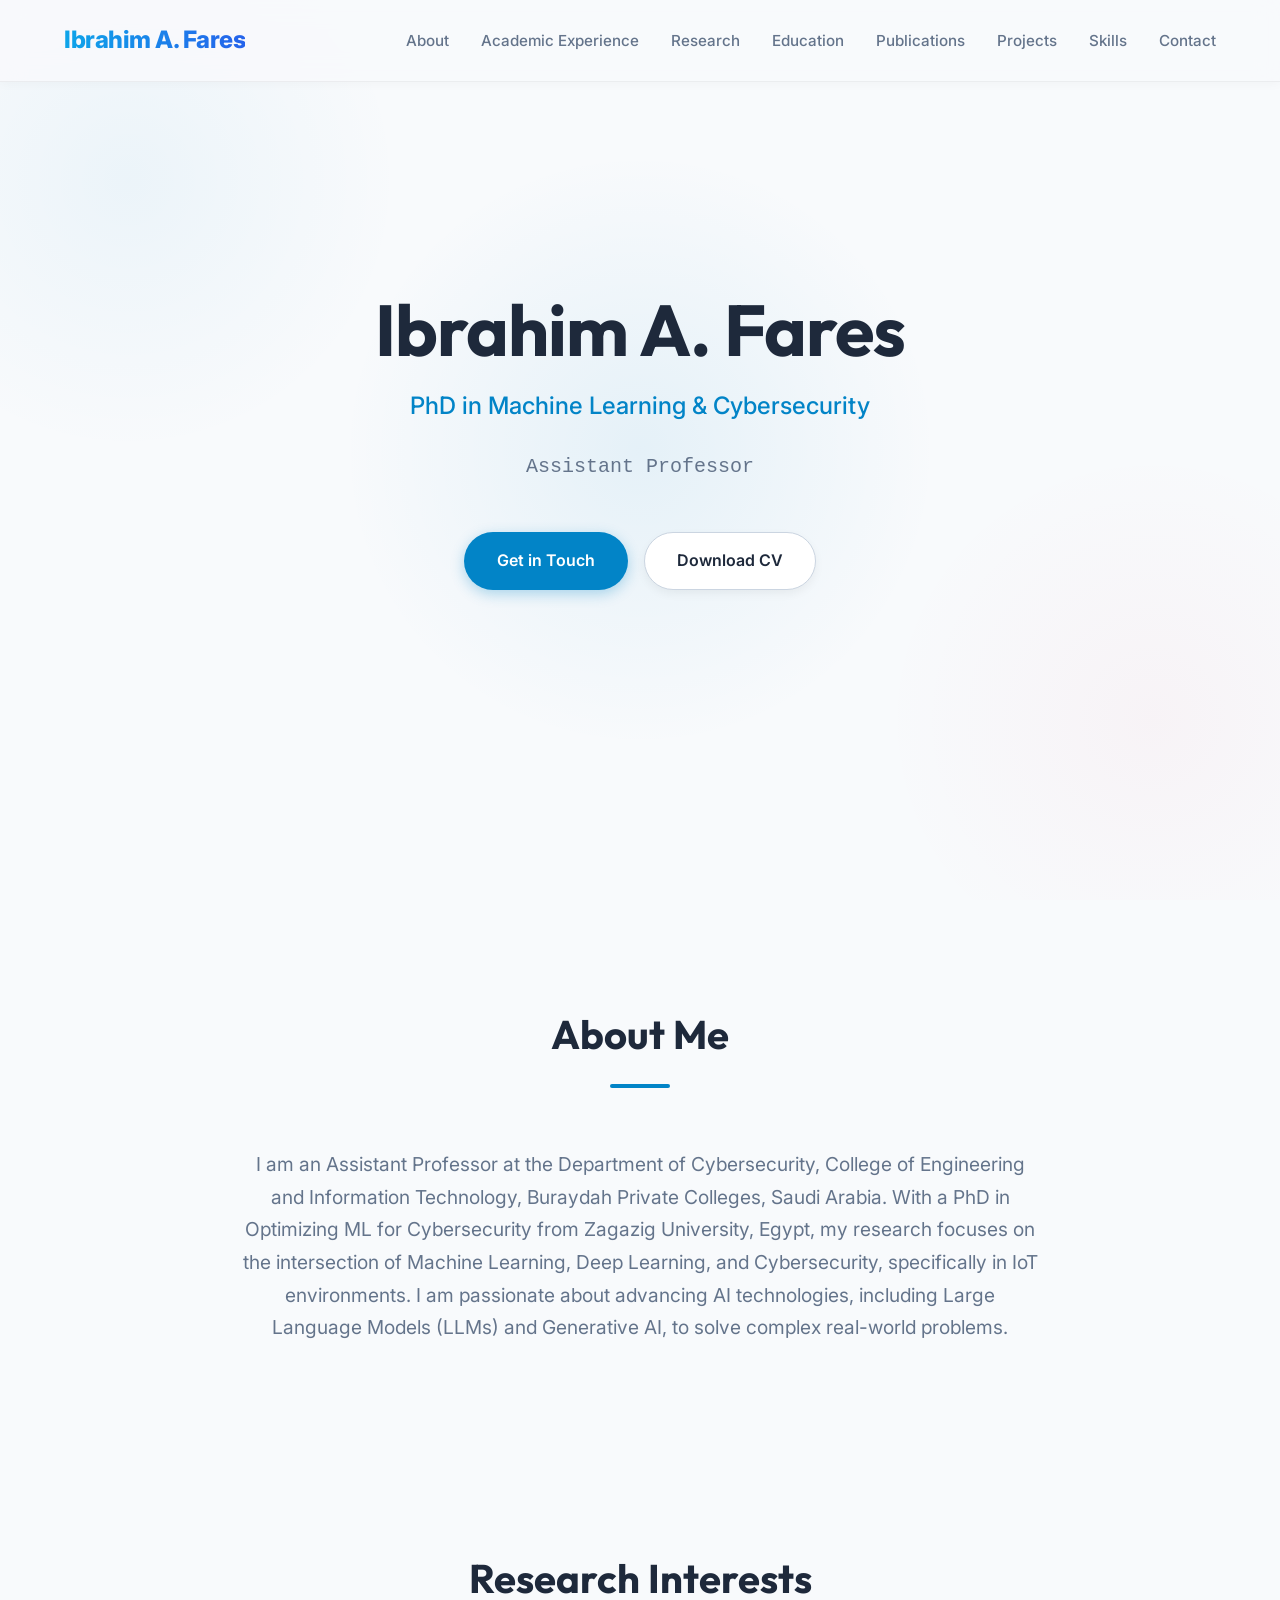
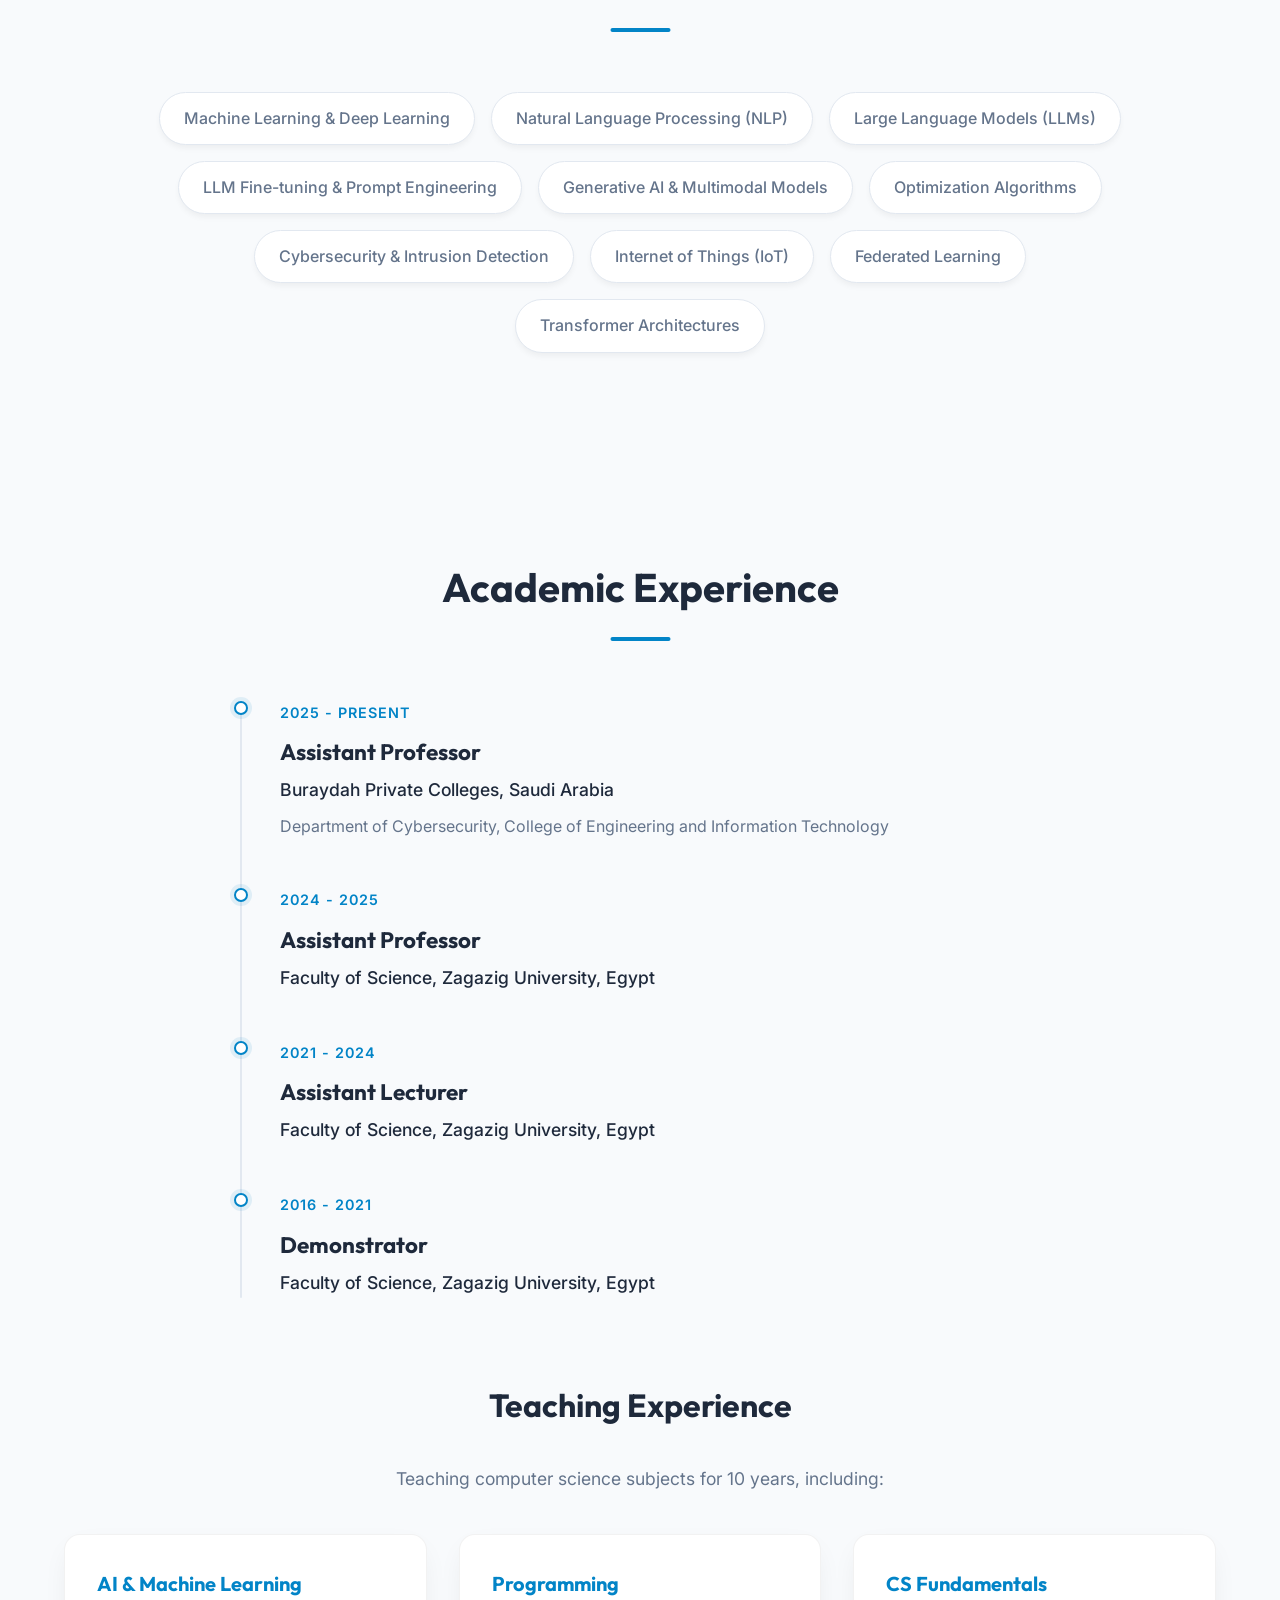
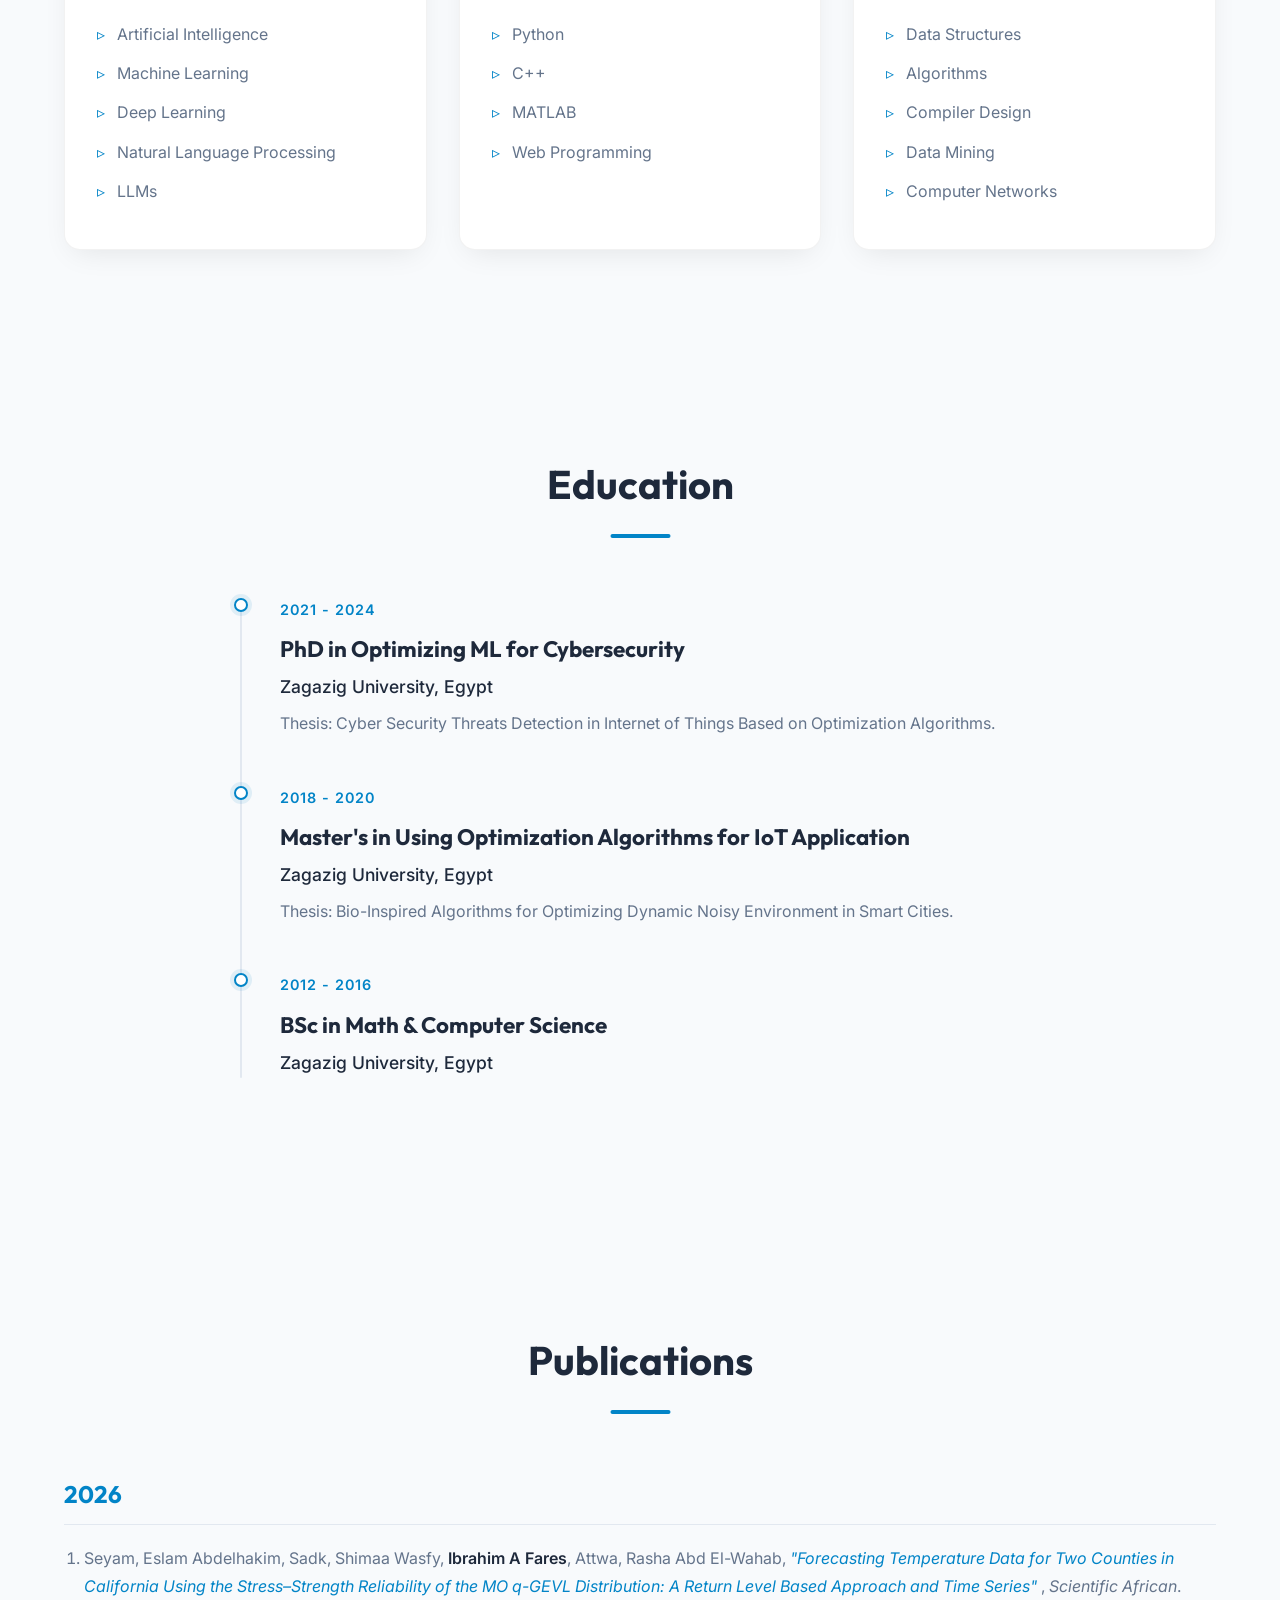
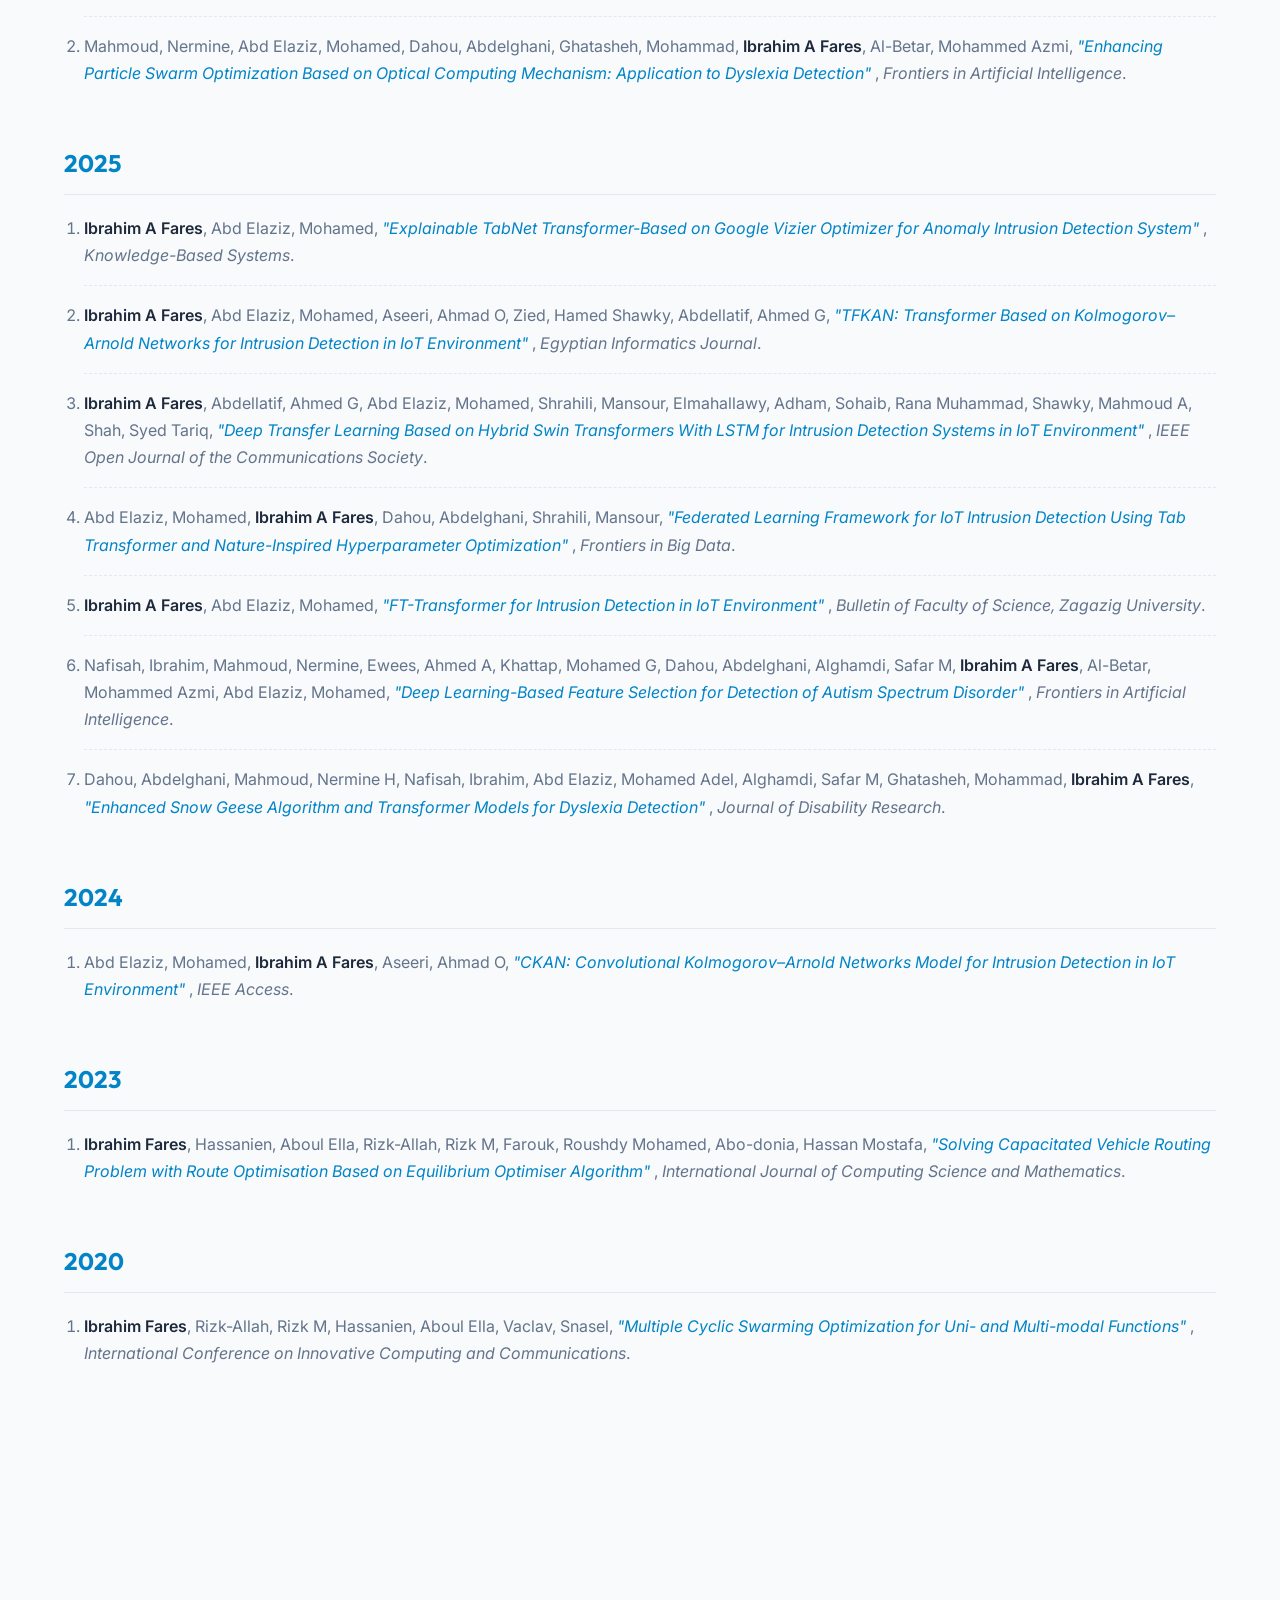
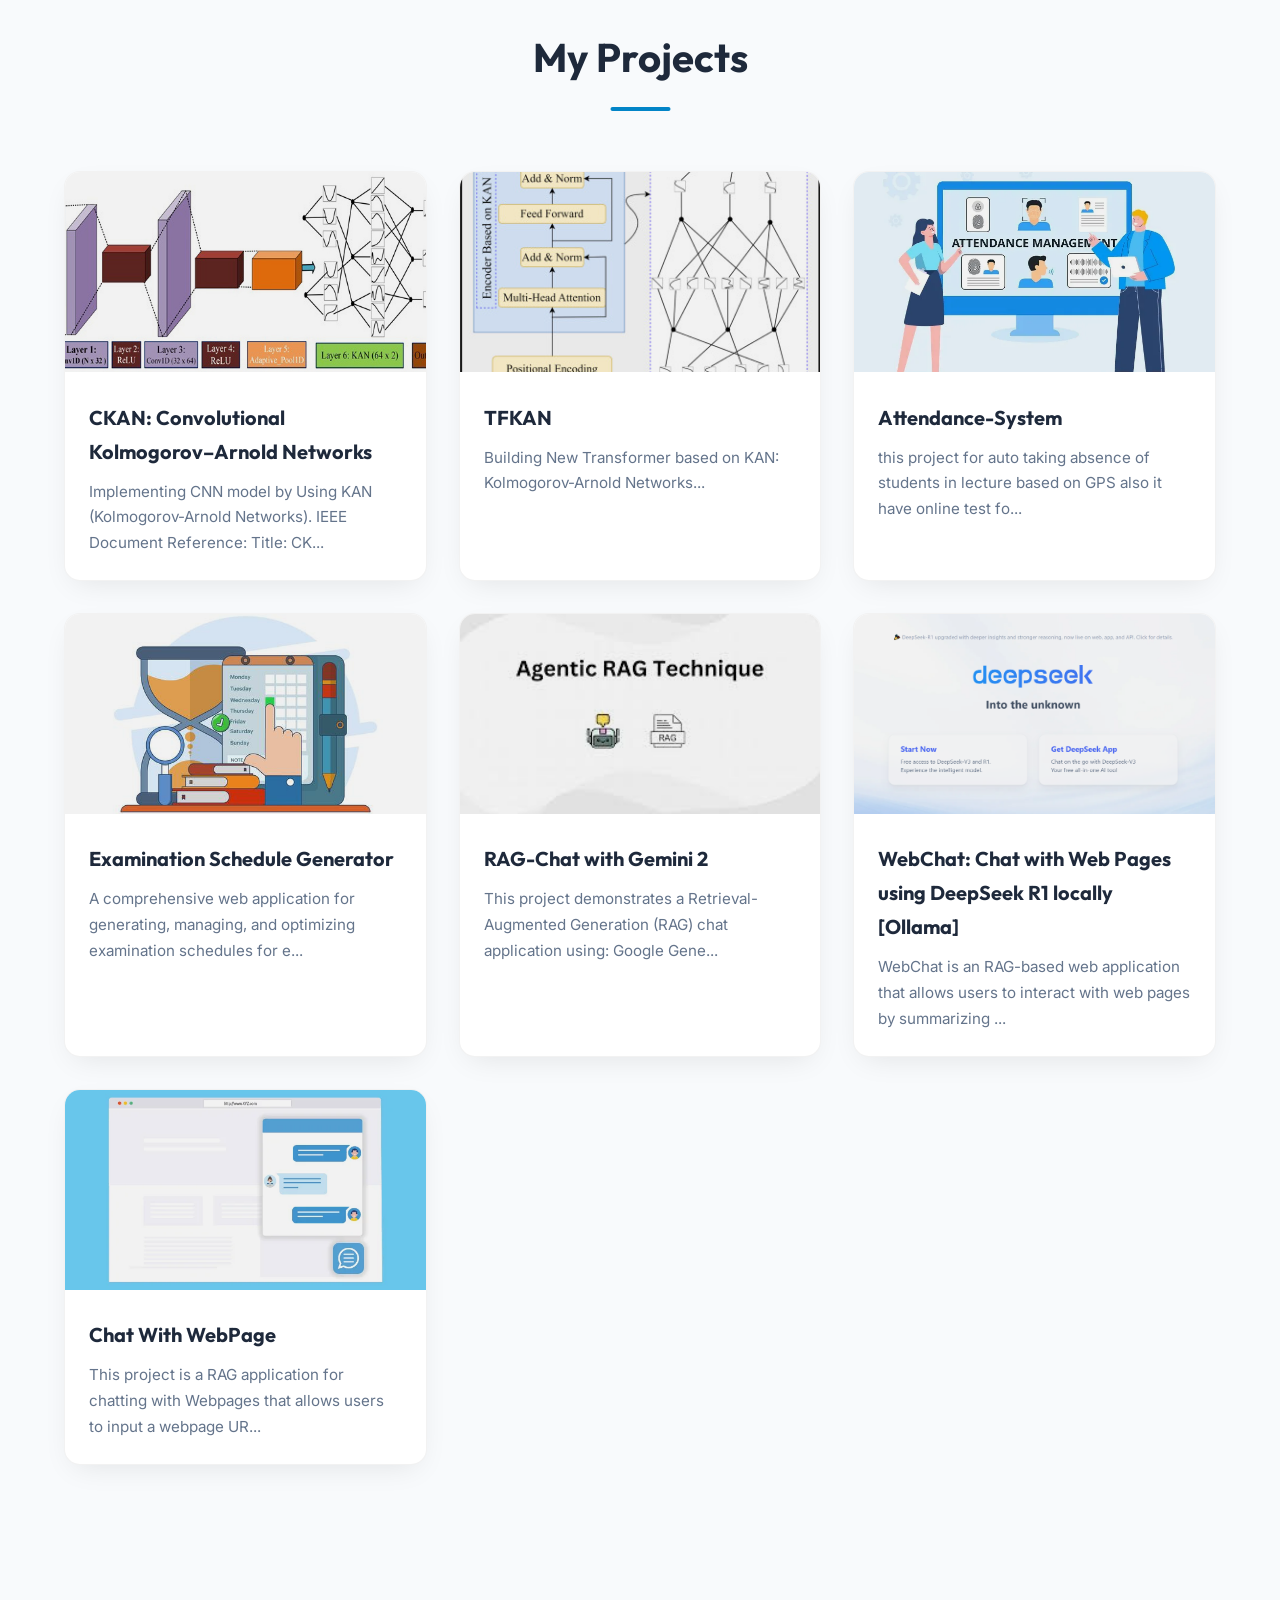
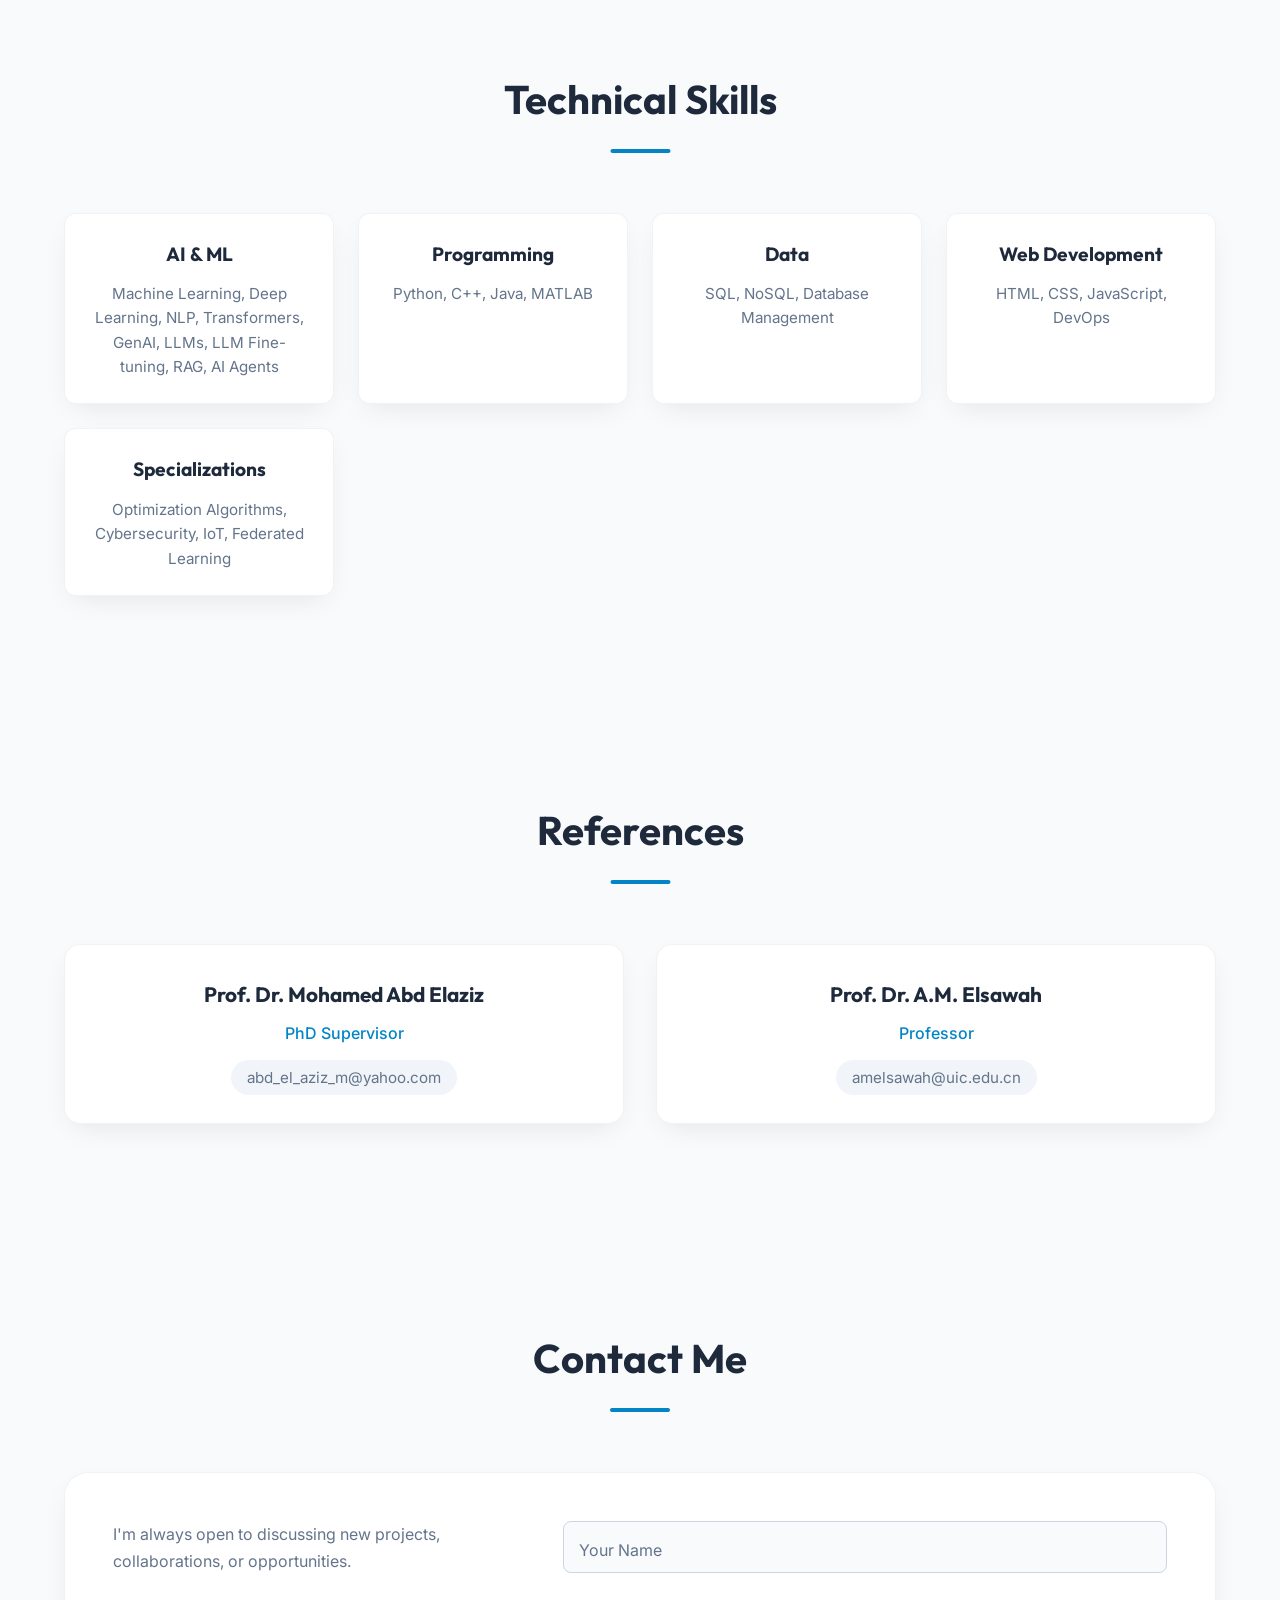
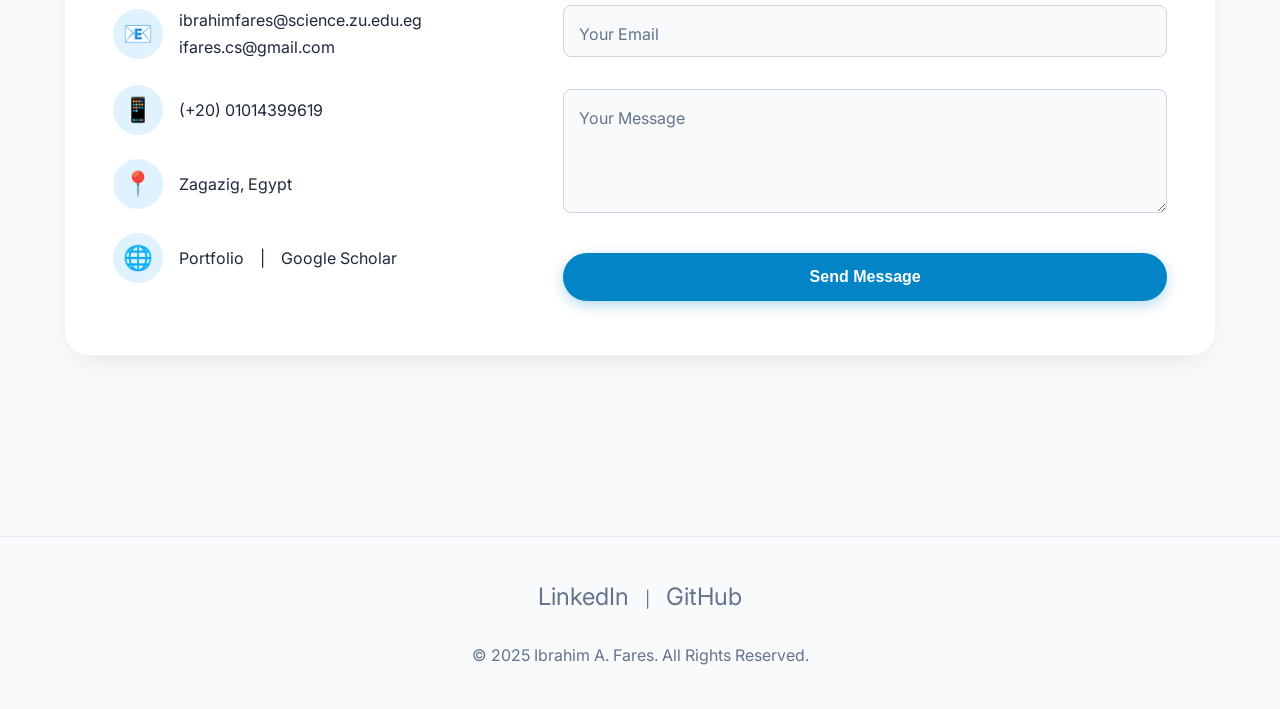
==== commit 0f61f6be: "feat: Implement a new light color theme across the website by updating CSS variables and component s" ====
--- a/index.html
+++ b/index.html
@@ -23,11 +23,11 @@
             </div>
             <ul class="nav-links">
                 <li><a href="#about">About</a></li>
-                <li><a href="#experience">Experience</a></li>
+                <li><a href="#experience">Academic Experience</a></li>
                 <li><a href="#research">Research</a></li>
                 <li><a href="#education">Education</a></li>
+                <li><a href="#publications">Publications</a></li>
                 <li><a href="#projects">Projects</a></li>
-                <li><a href="#publications">Publications</a></li>
                 <li><a href="#skills">Skills</a></li>
                 <li><a href="#contact">Contact</a></li>
             </ul>
@@ -73,40 +73,6 @@
             </div>
         </section>
 
-        <section id="education" class="reveal">
-            <h2>Education</h2>
-            <div class="timeline">
-                <div class="timeline-item">
-                    <div class="timeline-dot"></div>
-                    <div class="timeline-date">2021 - 2024</div>
-                    <div class="timeline-content">
-                        <h4>PhD in Optimizing ML for Cybersecurity</h4>
-                        <p class="institution">Zagazig University, Egypt</p>
-                        <p class="thesis">Thesis: Cyber Security Threats Detection in Internet of Things Based on
-                            Optimization Algorithms.</p>
-                    </div>
-                </div>
-                <div class="timeline-item">
-                    <div class="timeline-dot"></div>
-                    <div class="timeline-date">2018 - 2020</div>
-                    <div class="timeline-content">
-                        <h4>Master's in Using Optimization Algorithms for IoT Application</h4>
-                        <p class="institution">Zagazig University, Egypt</p>
-                        <p class="thesis">Thesis: Bio-Inspired Algorithms for Optimizing Dynamic Noisy Environment in
-                            Smart Cities.</p>
-                    </div>
-                </div>
-                <div class="timeline-item">
-                    <div class="timeline-dot"></div>
-                    <div class="timeline-date">2012 - 2016</div>
-                    <div class="timeline-content">
-                        <h4>BSc in Math & Computer Science</h4>
-                        <p class="institution">Zagazig University, Egypt</p>
-                    </div>
-                </div>
-            </div>
-        </section>
-
         <section id="experience" class="reveal">
             <h2>Academic Experience</h2>
             <div class="timeline">
@@ -183,6 +149,51 @@
             </div>
         </section>
 
+        <section id="education" class="reveal">
+            <h2>Education</h2>
+            <div class="timeline">
+                <div class="timeline-item">
+                    <div class="timeline-dot"></div>
+                    <div class="timeline-date">2021 - 2024</div>
+                    <div class="timeline-content">
+                        <h4>PhD in Optimizing ML for Cybersecurity</h4>
+                        <p class="institution">Zagazig University, Egypt</p>
+                        <p class="thesis">Thesis: Cyber Security Threats Detection in Internet of Things Based on
+                            Optimization Algorithms.</p>
+                    </div>
+                </div>
+                <div class="timeline-item">
+                    <div class="timeline-dot"></div>
+                    <div class="timeline-date">2018 - 2020</div>
+                    <div class="timeline-content">
+                        <h4>Master's in Using Optimization Algorithms for IoT Application</h4>
+                        <p class="institution">Zagazig University, Egypt</p>
+                        <p class="thesis">Thesis: Bio-Inspired Algorithms for Optimizing Dynamic Noisy Environment in
+                            Smart Cities.</p>
+                    </div>
+                </div>
+                <div class="timeline-item">
+                    <div class="timeline-dot"></div>
+                    <div class="timeline-date">2012 - 2016</div>
+                    <div class="timeline-content">
+                        <h4>BSc in Math & Computer Science</h4>
+                        <p class="institution">Zagazig University, Egypt</p>
+                    </div>
+                </div>
+            </div>
+        </section>
+
+        <section id="publications" class="reveal">
+            <h2>Publications</h2>
+            <div class="publications-container">
+                <!-- <p><em>The following papers represent work where I was the primary researcher and conducted the majority of the research independently.</em></p> -->
+                <div id="scholar-publications">
+                    <!-- Publications will be loaded here by JavaScript -->
+                    Loading publications...
+                </div>
+            </div>
+        </section>
+
         <section id="projects" class="reveal">
             <h2>My Projects</h2>
             <div class="project-grid">
@@ -212,17 +223,6 @@
                     <div class="project-overlay">
                         <button class="view-details-btn">View Details</button>
                     </div>
-                </div>
-            </div>
-        </section>
-
-        <section id="publications" class="reveal">
-            <h2>Publications</h2>
-            <div class="publications-container">
-                <!-- <p><em>The following papers represent work where I was the primary researcher and conducted the majority of the research independently.</em></p> -->
-                <div id="scholar-publications">
-                    <!-- Publications will be loaded here by JavaScript -->
-                    Loading publications...
                 </div>
             </div>
         </section>
--- a/style.css
+++ b/style.css
@@ -1,16 +1,21 @@
 :root {
-    --bg-color: #0f172a;
-    --card-bg: rgba(30, 41, 59, 0.7);
-    --primary-text: #f8fafc;
-    --secondary-text: #94a3b8;
-    --accent-color: #38bdf8;
-    /* Sky Blue */
-    --accent-hover: #0ea5e9;
-    --highlight: #f43f5e;
-    /* Rose */
-    --gradient-bg: linear-gradient(135deg, #0f172a 0%, #1e293b 100%);
-    --glass-border: 1px solid rgba(255, 255, 255, 0.1);
-    --shadow: 0 10px 30px -10px rgba(0, 0, 0, 0.5);
+    --bg-color: #f8fafc;
+    /* Slate 50 - Very light gray/white */
+    --card-bg: rgba(255, 255, 255, 0.8);
+    --primary-text: #1e293b;
+    /* Slate 800 - Dark Blue-Gray */
+    --secondary-text: #64748b;
+    /* Slate 500 */
+    --accent-color: #0284c7;
+    /* Sky 600 - Rich Blue */
+    --accent-hover: #0369a1;
+    /* Sky 700 */
+    --highlight: #e11d48;
+    /* Rose 600 */
+    --gradient-bg: linear-gradient(135deg, #f1f5f9 0%, #e2e8f0 100%);
+    --glass-border: 1px solid rgba(0, 0, 0, 0.05);
+    --shadow: 0 10px 30px -10px rgba(0, 0, 0, 0.1);
+    /* Softer shadow */
     --font-heading: 'Outfit', sans-serif;
     --font-body: 'Inter', sans-serif;
     --transition: all 0.3s cubic-bezier(0.4, 0, 0.2, 1);
@@ -29,8 +34,8 @@
     line-height: 1.7;
     overflow-x: hidden;
     background-image:
-        radial-gradient(circle at 10% 20%, rgba(56, 189, 248, 0.1) 0%, transparent 20%),
-        radial-gradient(circle at 90% 80%, rgba(244, 63, 94, 0.05) 0%, transparent 20%);
+        radial-gradient(circle at 10% 20%, rgba(2, 132, 199, 0.05) 0%, transparent 20%),
+        radial-gradient(circle at 90% 80%, rgba(225, 29, 72, 0.03) 0%, transparent 20%);
     background-attachment: fixed;
 }
 
@@ -74,9 +79,11 @@
     z-index: 1000;
     padding: 20px 0;
     transition: var(--transition);
-    background: rgba(15, 23, 42, 0.8);
+    background: rgba(248, 250, 252, 0.85);
+    /* Light blurred background */
     backdrop-filter: blur(12px);
     border-bottom: var(--glass-border);
+    box-shadow: 0 2px 10px rgba(0, 0, 0, 0.03);
 }
 
 .navbar .container {
@@ -88,7 +95,8 @@
 .logo {
     font-size: 1.5rem;
     font-weight: 800;
-    background: linear-gradient(to right, #fff, var(--accent-color));
+    /* Gradient text for logo */
+    background: linear-gradient(to right, #0ea5e9, #2563eb);
     -webkit-background-clip: text;
     background-clip: text;
     -webkit-text-fill-color: transparent;
@@ -121,7 +129,7 @@
 
 .nav-links a:hover,
 .nav-links a.active {
-    color: var(--primary-text);
+    color: var(--accent-color);
 }
 
 .nav-links a:hover::after,
@@ -146,7 +154,7 @@
     position: absolute;
     width: 600px;
     height: 600px;
-    background: radial-gradient(circle, rgba(56, 189, 248, 0.15) 0%, transparent 70%);
+    background: radial-gradient(circle, rgba(2, 132, 199, 0.08) 0%, transparent 70%);
     top: 50%;
     left: 50%;
     transform: translate(-50%, -50%);
@@ -174,9 +182,9 @@
     line-height: 1.1;
     margin-bottom: 16px;
     letter-spacing: -1px;
-    background: linear-gradient(to bottom right, #fff 30%, var(--secondary-text));
-    -webkit-background-clip: text;
-    -webkit-text-fill-color: transparent;
+    color: var(--primary-text);
+    background: none;
+    -webkit-text-fill-color: initial;
 }
 
 .subtitle {
@@ -192,7 +200,6 @@
     min-height: 2rem;
     margin-bottom: 48px;
     font-family: 'JetBrains Mono', monospace;
-    /* Monospace for typing effect */
 }
 
 .hero-buttons {
@@ -213,25 +220,26 @@
 
 .primary-btn {
     background: var(--accent-color);
-    color: #0f172a;
-    box-shadow: 0 4px 14px rgba(56, 189, 248, 0.4);
+    color: #fff;
+    box-shadow: 0 4px 14px rgba(2, 132, 199, 0.3);
 }
 
 .primary-btn:hover {
     background: var(--accent-hover);
     transform: translateY(-2px);
-    box-shadow: 0 6px 20px rgba(56, 189, 248, 0.6);
+    box-shadow: 0 6px 20px rgba(2, 132, 199, 0.5);
 }
 
 .secondary-btn {
-    background: transparent;
-    border-color: rgba(255, 255, 255, 0.2);
-    color: var(--primary-text);
+    background: #fff;
+    border-color: #cbd5e1;
+    color: var(--primary-text);
+    box-shadow: 0 4px 10px rgba(0, 0, 0, 0.05);
 }
 
 .secondary-btn:hover {
-    border-color: var(--primary-text);
-    background: rgba(255, 255, 255, 0.05);
+    border-color: var(--accent-color);
+    color: var(--accent-color);
 }
 
 /* Sections */
@@ -282,7 +290,7 @@
     top: 0;
     height: 100%;
     width: 2px;
-    background: rgba(255, 255, 255, 0.1);
+    background: #e2e8f0;
     border-radius: 2px;
 }
 
@@ -299,9 +307,9 @@
     width: 14px;
     height: 14px;
     border-radius: 50%;
-    background: var(--bg-color);
+    background: #fff;
     border: 2px solid var(--accent-color);
-    box-shadow: 0 0 0 4px rgba(56, 189, 248, 0.2);
+    box-shadow: 0 0 0 4px rgba(2, 132, 199, 0.1);
 }
 
 .timeline-date {
@@ -322,6 +330,7 @@
     font-size: 1.1rem;
     color: var(--primary-text);
     margin-bottom: 8px;
+    font-weight: 500;
 }
 
 .timeline-content .details,
@@ -355,17 +364,18 @@
 }
 
 .subject-card {
-    background: var(--card-bg);
+    background: #fff;
     padding: 32px;
     border-radius: 16px;
     border: var(--glass-border);
     transition: var(--transition);
+    box-shadow: var(--shadow);
 }
 
 .subject-card:hover {
     transform: translateY(-5px);
     border-color: var(--accent-color);
-    box-shadow: var(--shadow);
+    box-shadow: 0 20px 40px -10px rgba(0, 0, 0, 0.15);
 }
 
 .subject-card h4 {
@@ -402,20 +412,23 @@
 }
 
 .research-item {
-    background: rgba(255, 255, 255, 0.03);
-    border: 1px solid rgba(255, 255, 255, 0.05);
+    background: #fff;
+    border: 1px solid #e2e8f0;
     padding: 12px 24px;
     border-radius: 50px;
-    color: var(--primary-text);
+    color: var(--secondary-text);
     font-weight: 500;
     transition: var(--transition);
+    box-shadow: 0 4px 6px -1px rgba(0, 0, 0, 0.05);
 }
 
 .research-item:hover {
-    background: rgba(56, 189, 248, 0.1);
+    background: #f0f9ff;
+    /* Sky 50 */
     border-color: var(--accent-color);
     color: var(--accent-color);
     transform: translateY(-2px);
+    box-shadow: 0 10px 15px -3px rgba(0, 0, 0, 0.1);
 }
 
 /* Projects */
@@ -426,32 +439,32 @@
 }
 
 .project-card {
-    background: var(--card-bg);
+    background: #fff;
     border-radius: 16px;
     overflow: hidden;
     border: var(--glass-border);
     transition: var(--transition);
     position: relative;
+    box-shadow: var(--shadow);
 }
 
 .project-card:hover {
     transform: translateY(-8px);
-    box-shadow: var(--shadow);
-    border-color: rgba(56, 189, 248, 0.3);
+    box-shadow: 0 20px 40px -10px rgba(0, 0, 0, 0.15);
+    border-color: rgba(2, 132, 199, 0.3);
 }
 
 .project-card img {
     width: 100%;
     height: 200px;
     object-fit: cover;
-    filter: brightness(0.8);
+    filter: brightness(0.95);
     transition: var(--transition);
 }
 
 .project-card:hover img {
     filter: brightness(1);
     transform: scale(1.05);
-    /* subtle zoom */
 }
 
 .project-card h3 {
@@ -481,7 +494,7 @@
     font-size: 1.5rem;
     color: var(--accent-color);
     margin-bottom: 20px;
-    border-bottom: 1px solid rgba(255, 255, 255, 0.1);
+    border-bottom: 1px solid #e2e8f0;
     padding-bottom: 10px;
 }
 
@@ -493,7 +506,7 @@
     margin-bottom: 16px;
     color: var(--secondary-text);
     padding-bottom: 16px;
-    border-bottom: 1px dashed rgba(255, 255, 255, 0.05);
+    border-bottom: 1px dashed #e2e8f0;
 }
 
 #scholar-publications li:last-child {
@@ -522,18 +535,20 @@
 }
 
 .skill-card {
-    background: var(--card-bg);
+    background: #fff;
     padding: 24px;
     border-radius: 12px;
     border: var(--glass-border);
     transition: var(--transition);
     text-align: center;
+    box-shadow: var(--shadow);
 }
 
 .skill-card:hover {
-    background: linear-gradient(135deg, rgba(30, 41, 59, 0.9) 0%, rgba(15, 23, 42, 0.9) 100%);
+    background: linear-gradient(135deg, #fff 0%, #f0f9ff 100%);
     transform: translateY(-5px);
     border-color: var(--accent-color);
+    box-shadow: 0 10px 30px -5px rgba(2, 132, 199, 0.2);
 }
 
 .skill-card h3 {
@@ -556,16 +571,18 @@
 }
 
 .reference-card {
-    background: var(--card-bg);
+    background: #fff;
     padding: 32px;
     border-radius: 16px;
     border: var(--glass-border);
     text-align: center;
     transition: var(--transition);
+    box-shadow: var(--shadow);
 }
 
 .reference-card:hover {
     border-color: var(--accent-color);
+    transform: translateY(-5px);
 }
 
 .reference-card h4 {
@@ -583,13 +600,13 @@
     color: var(--secondary-text);
     font-size: 0.95rem;
     padding: 8px 16px;
-    background: rgba(255, 255, 255, 0.05);
+    background: #f1f5f9;
     border-radius: 50px;
     transition: var(--transition);
 }
 
 .reference-card a:hover {
-    background: rgba(56, 189, 248, 0.1);
+    background: #e0f2fe;
     color: var(--accent-color);
 }
 
@@ -598,10 +615,11 @@
     display: grid;
     grid-template-columns: 1fr 1.5fr;
     gap: 48px;
-    background: var(--card-bg);
+    background: #fff;
     padding: 48px;
     border-radius: 24px;
     border: var(--glass-border);
+    box-shadow: var(--shadow);
 }
 
 .contact-info p {
@@ -618,7 +636,7 @@
 
 .info-item .icon {
     font-size: 1.5rem;
-    background: rgba(56, 189, 248, 0.1);
+    background: #e0f2fe;
     width: 50px;
     height: 50px;
     display: flex;
@@ -644,8 +662,8 @@
 .contact-form input,
 .contact-form textarea {
     width: 100%;
-    background: rgba(255, 255, 255, 0.03);
-    border: 1px solid rgba(255, 255, 255, 0.1);
+    background: #f8fafc;
+    border: 1px solid #cbd5e1;
     padding: 16px;
     border-radius: 8px;
     color: var(--primary-text);
@@ -658,7 +676,8 @@
 .contact-form input:focus,
 .contact-form textarea:focus {
     border-color: var(--accent-color);
-    background: rgba(255, 255, 255, 0.05);
+    background: #fff;
+    box-shadow: 0 0 0 4px rgba(2, 132, 199, 0.1);
 }
 
 .contact-form label {
@@ -678,6 +697,7 @@
     left: 0;
     font-size: 0.85rem;
     color: var(--accent-color);
+    font-weight: 500;
 }
 
 .contact-form .btn {
@@ -688,9 +708,10 @@
 footer {
     padding: 40px 0;
     text-align: center;
-    border-top: var(--glass-border);
+    border-top: 1px solid #e2e8f0;
     margin-top: 80px;
     color: var(--secondary-text);
+    background: var(--bg-color);
 }
 
 .social-links {
@@ -709,7 +730,6 @@
     display: inline-block;
 }
 
-/* Responsive */
 /* Reveal Effect */
 .reveal {
     opacity: 0;
@@ -763,13 +783,14 @@
         top: 100%;
         left: 0;
         width: 100%;
-        background: rgba(15, 23, 42, 0.98);
+        background: rgba(255, 255, 255, 0.98);
         backdrop-filter: blur(15px);
         flex-direction: column;
         align-items: center;
         padding: 30px 0;
-        border-bottom: var(--glass-border);
+        border-bottom: 1px solid #e2e8f0;
         gap: 20px;
+        box-shadow: 0 10px 15px -3px rgba(0, 0, 0, 0.1);
     }
 
     .nav-links.active {
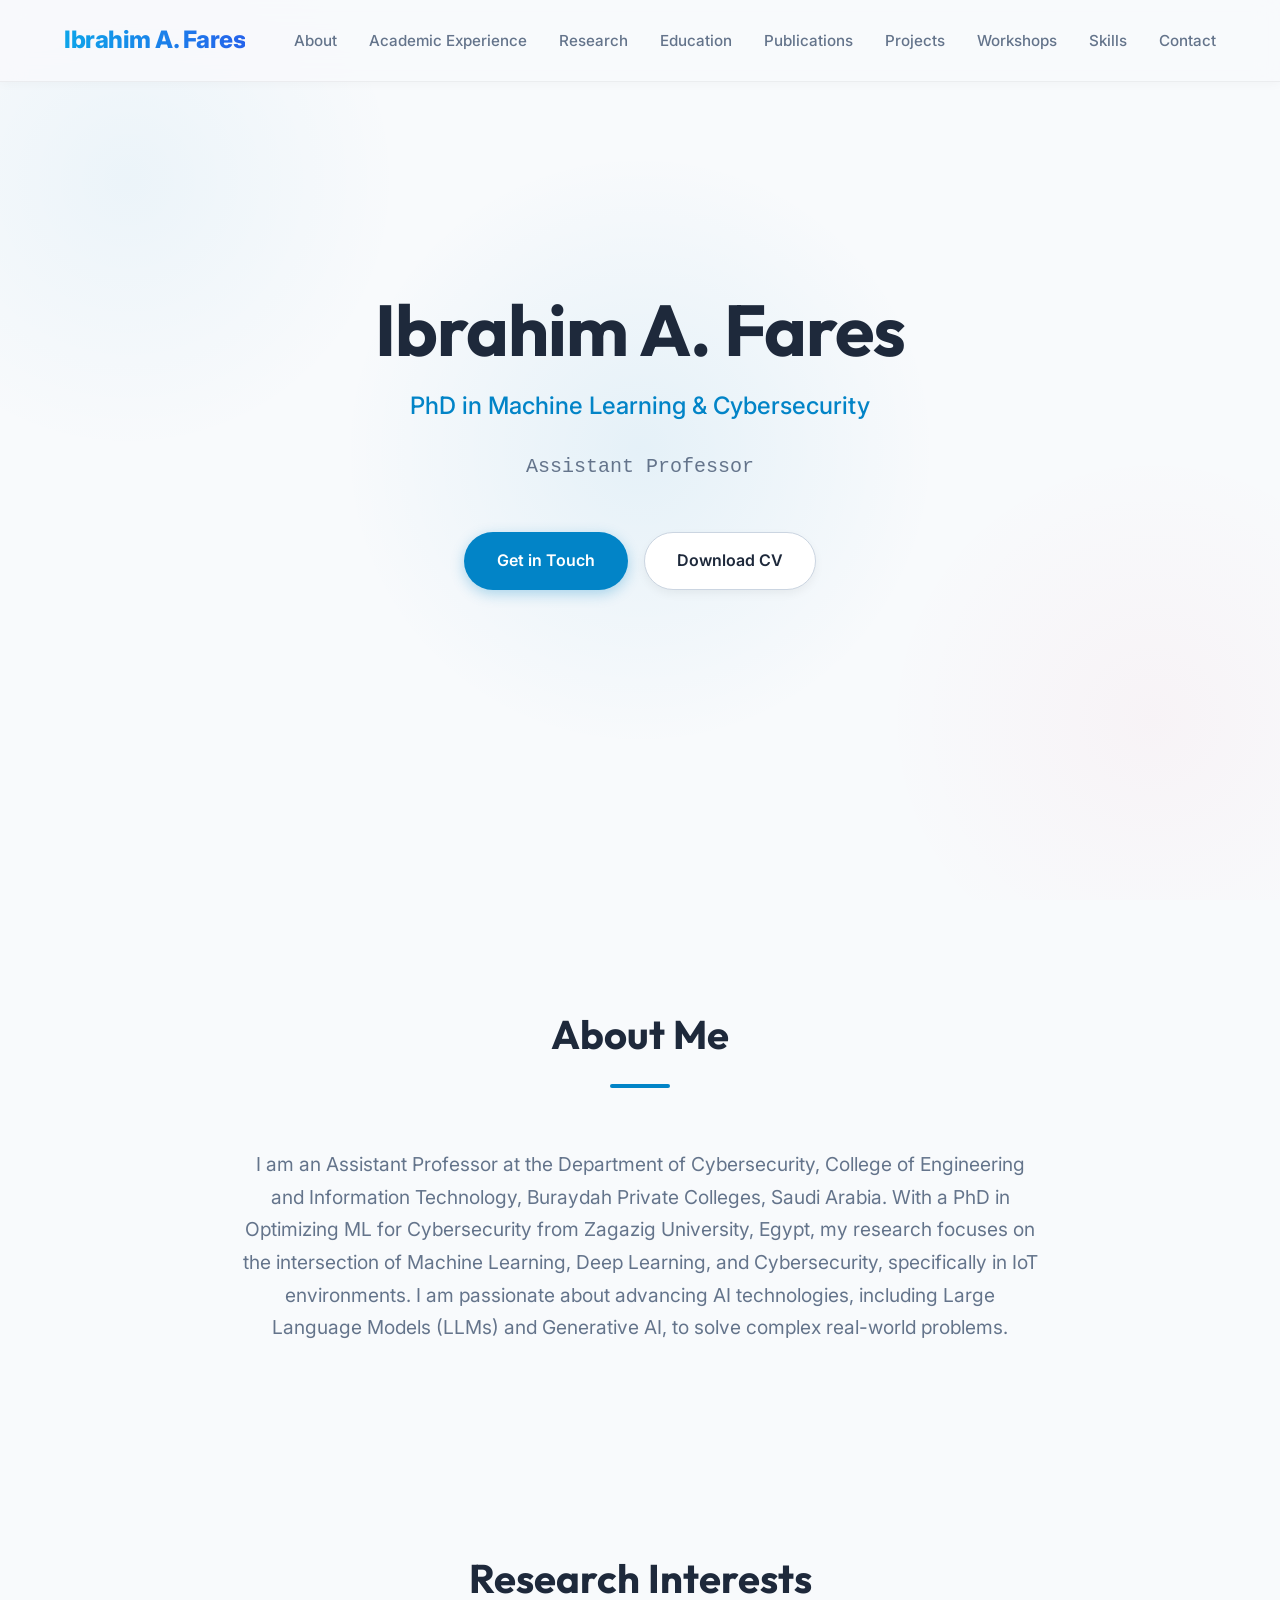
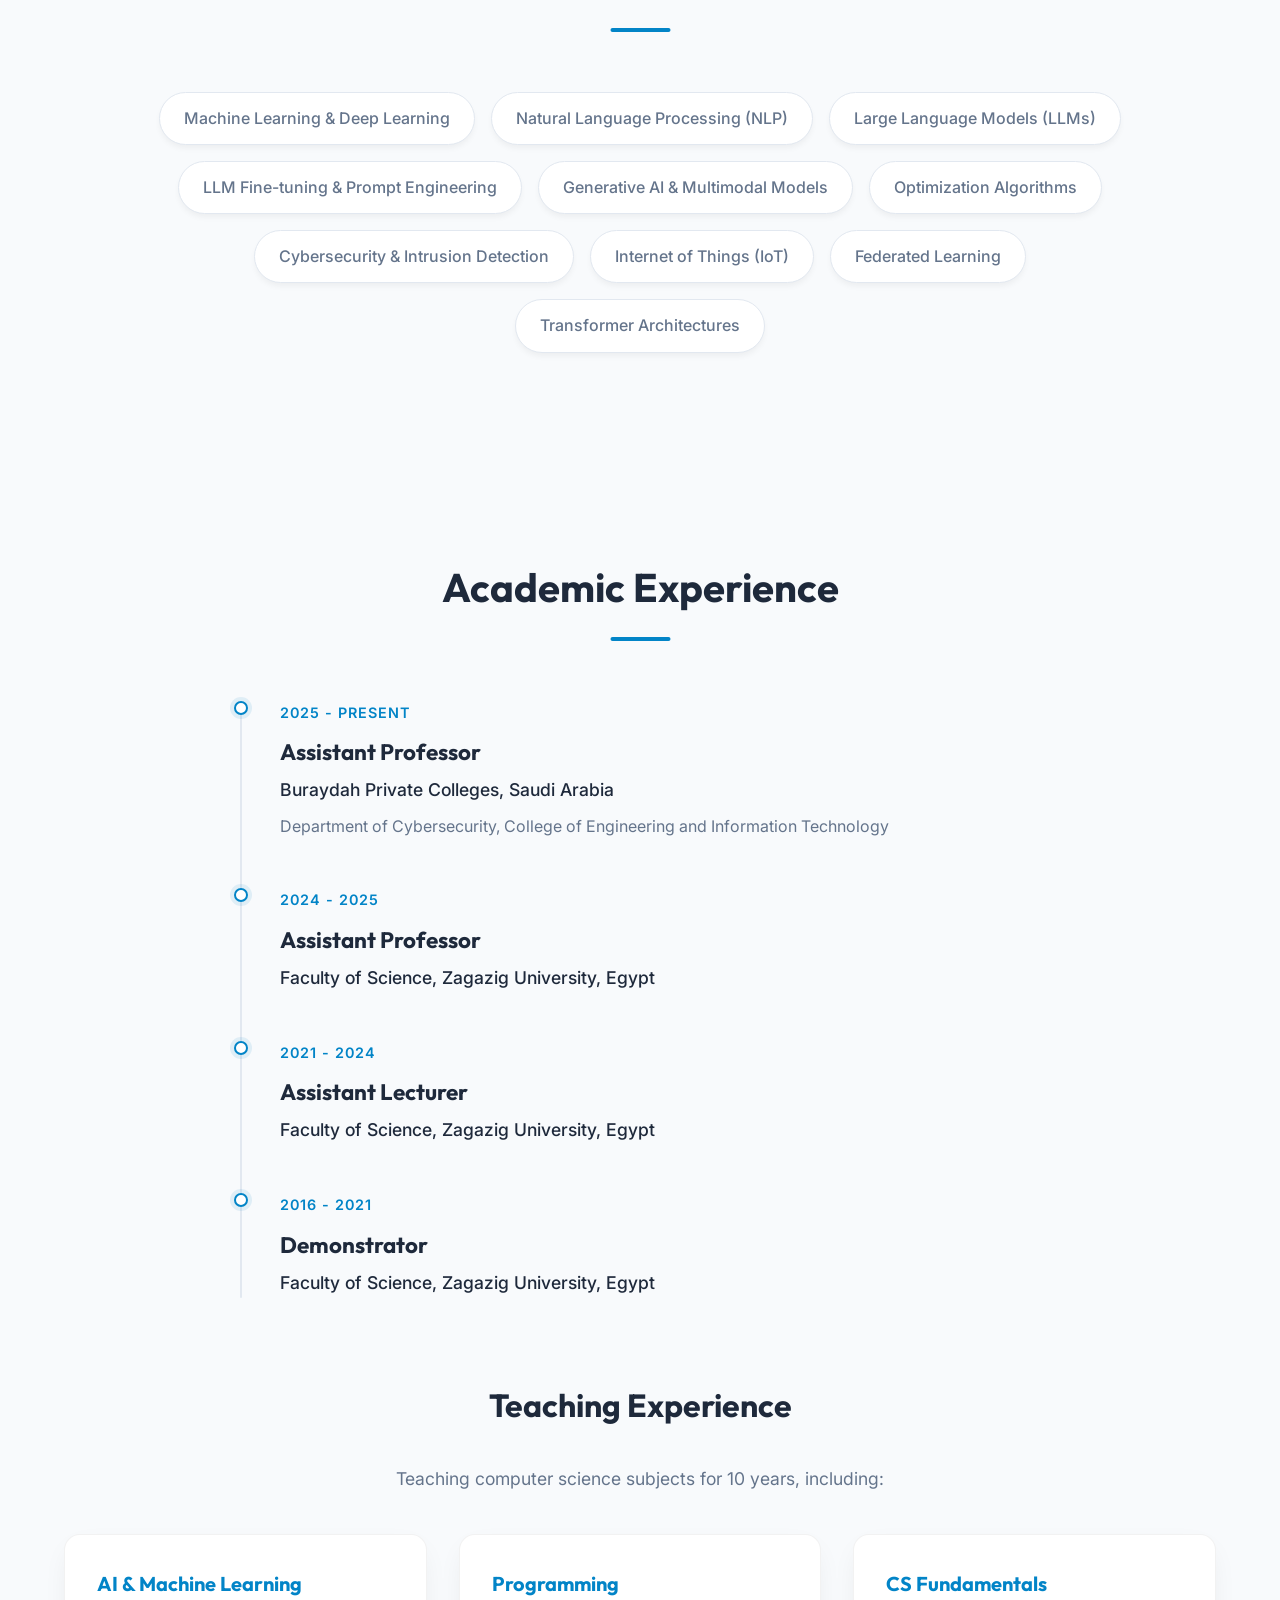
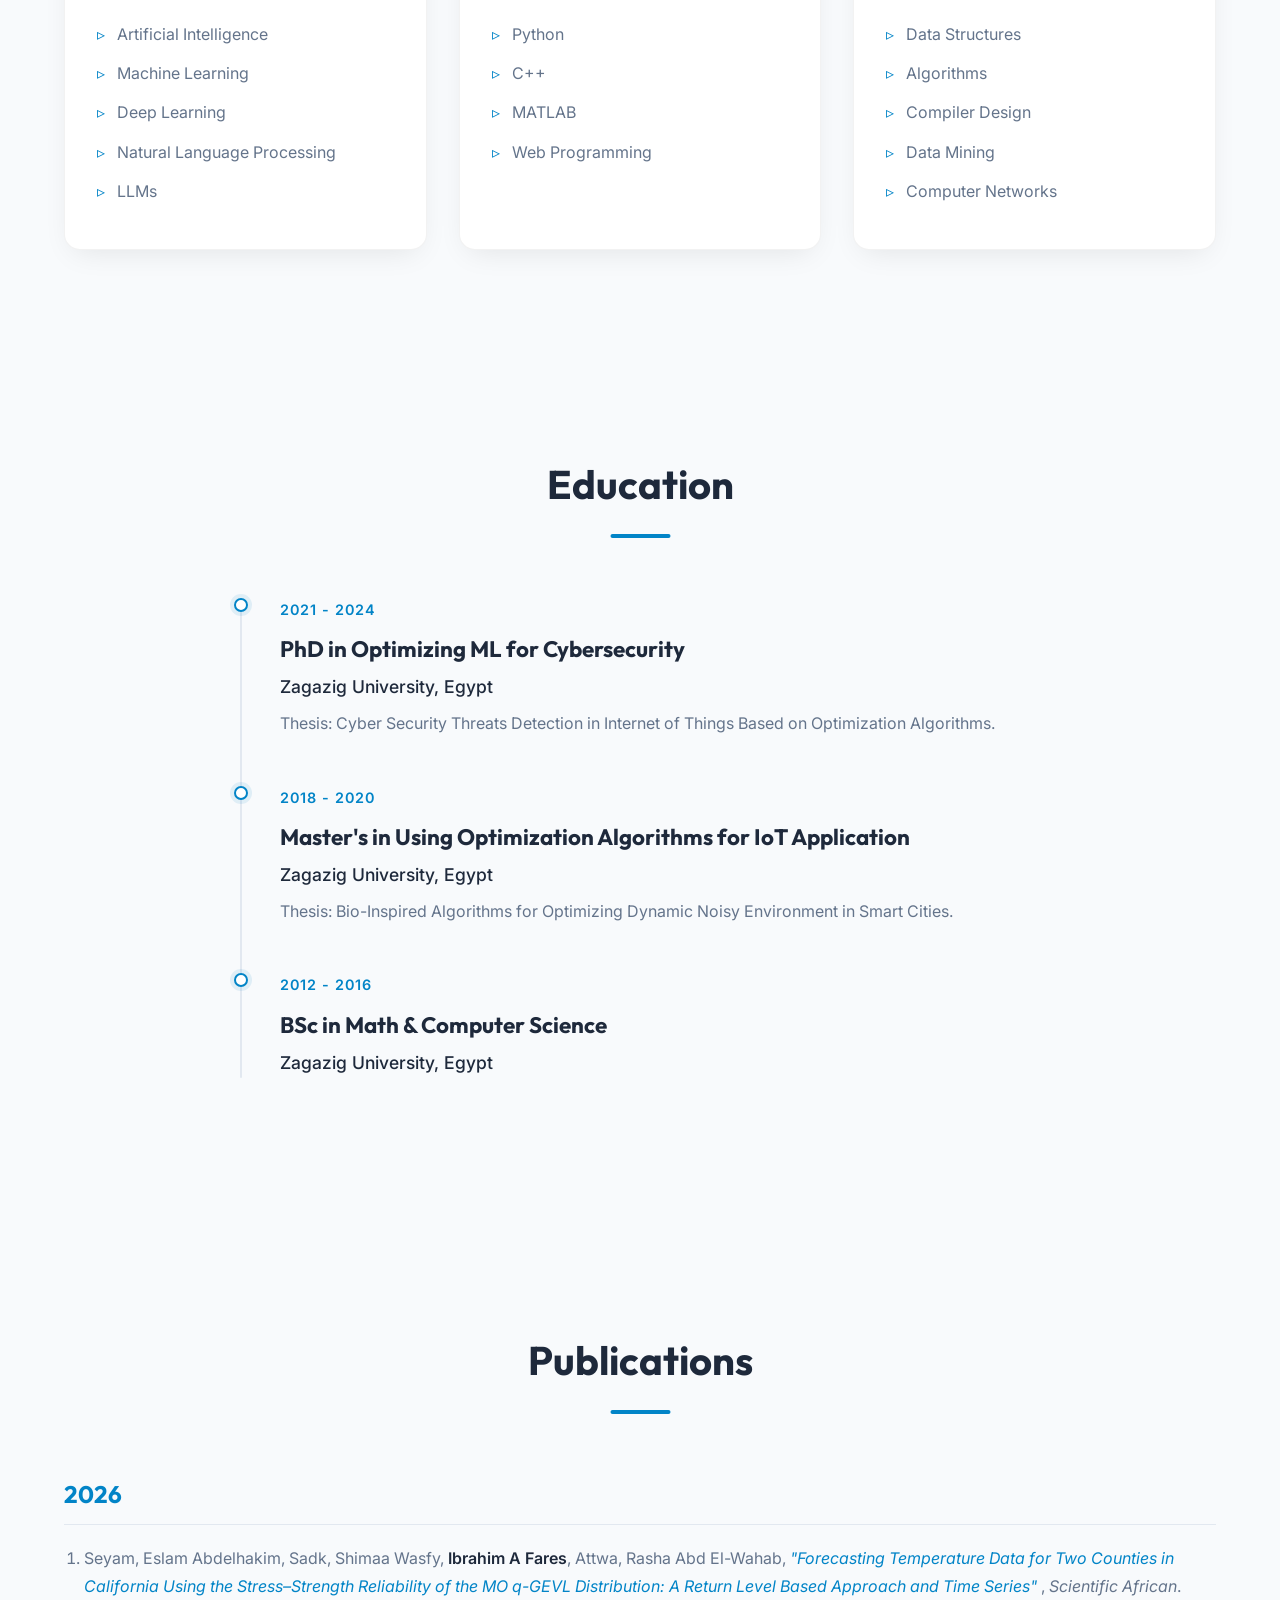
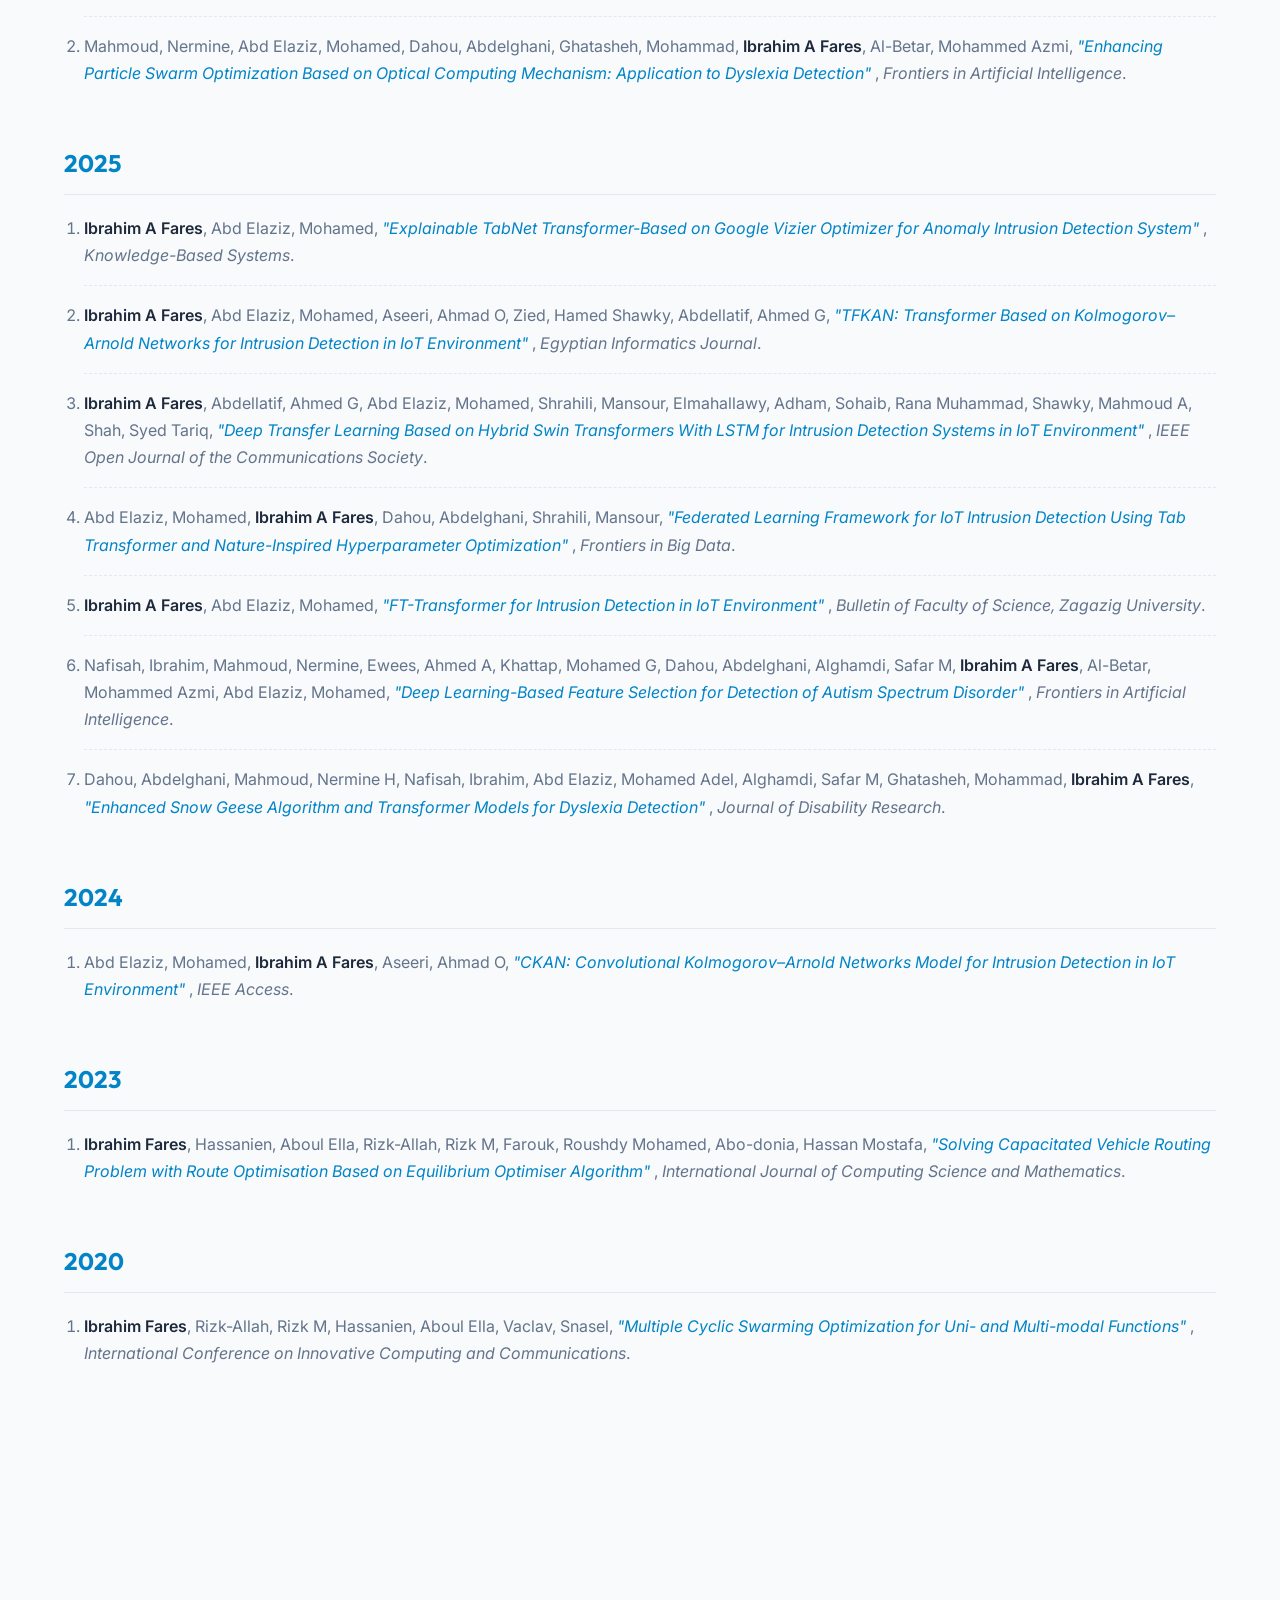
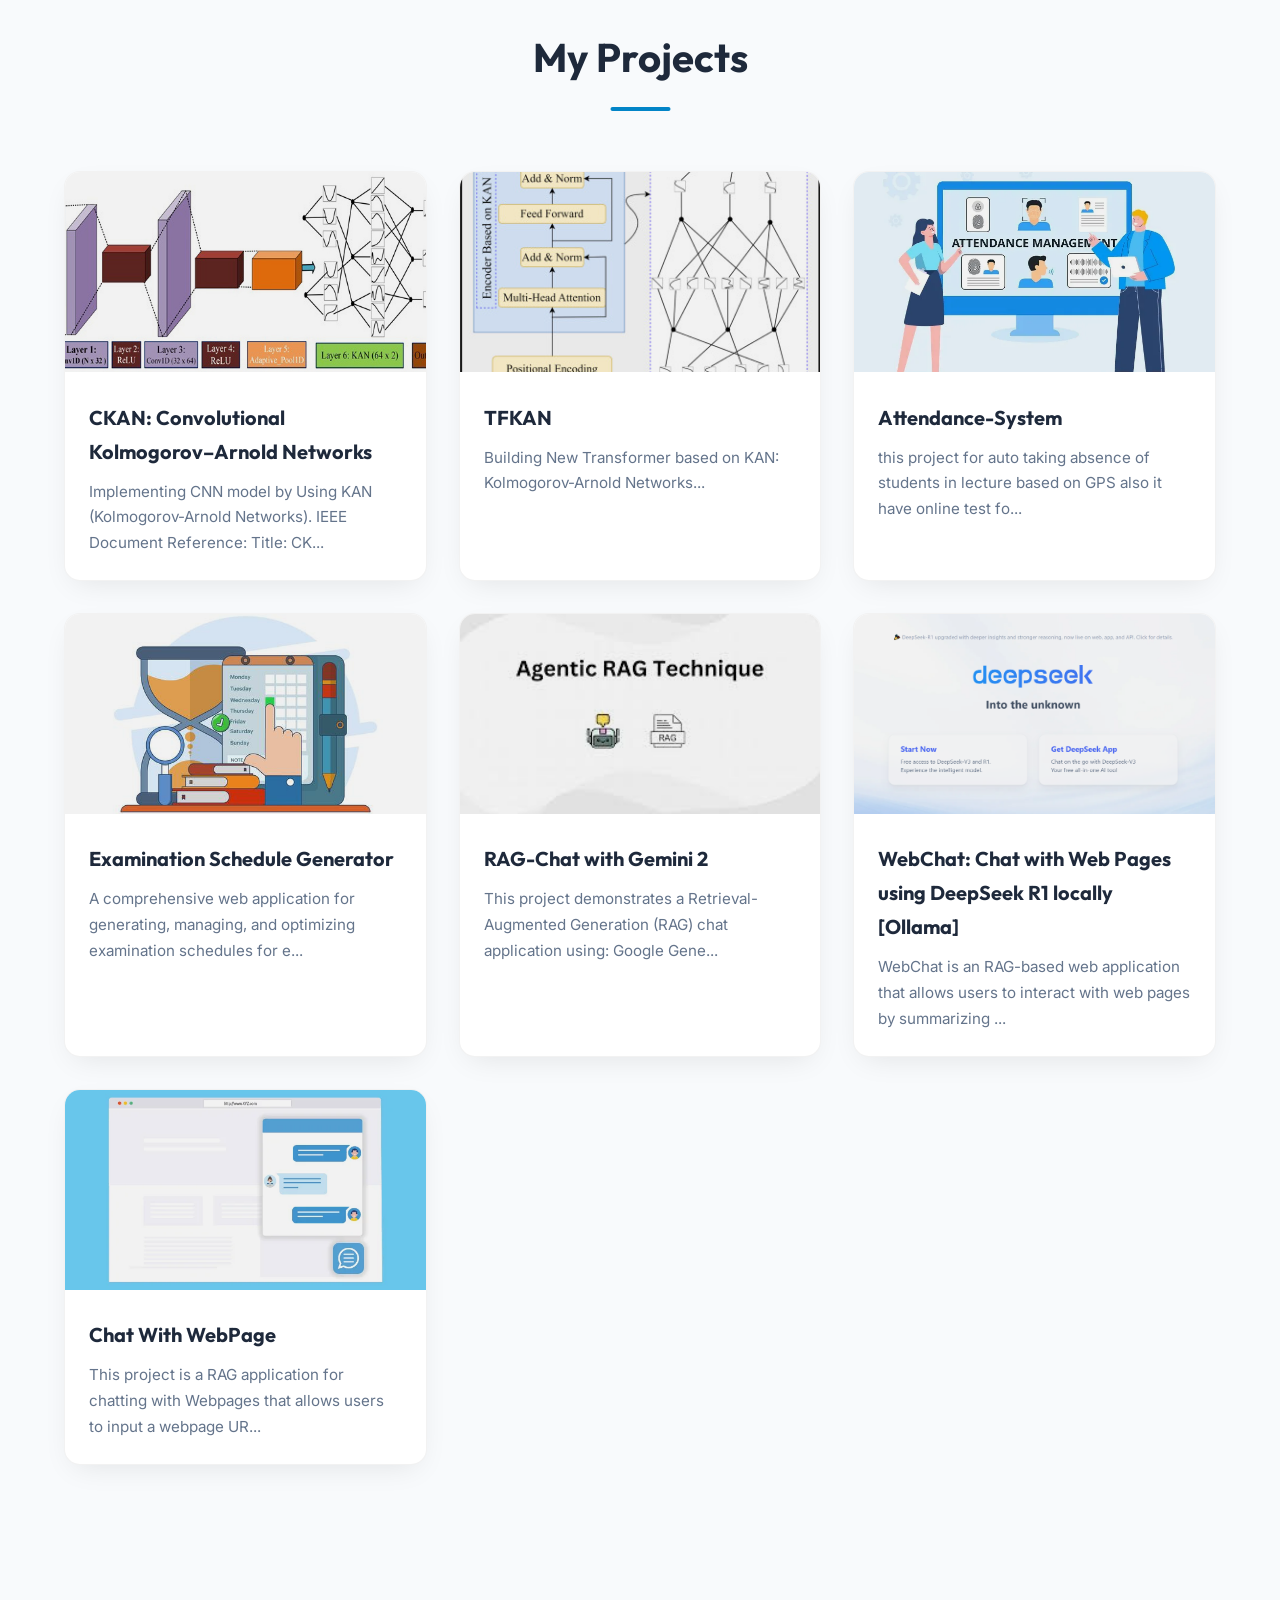
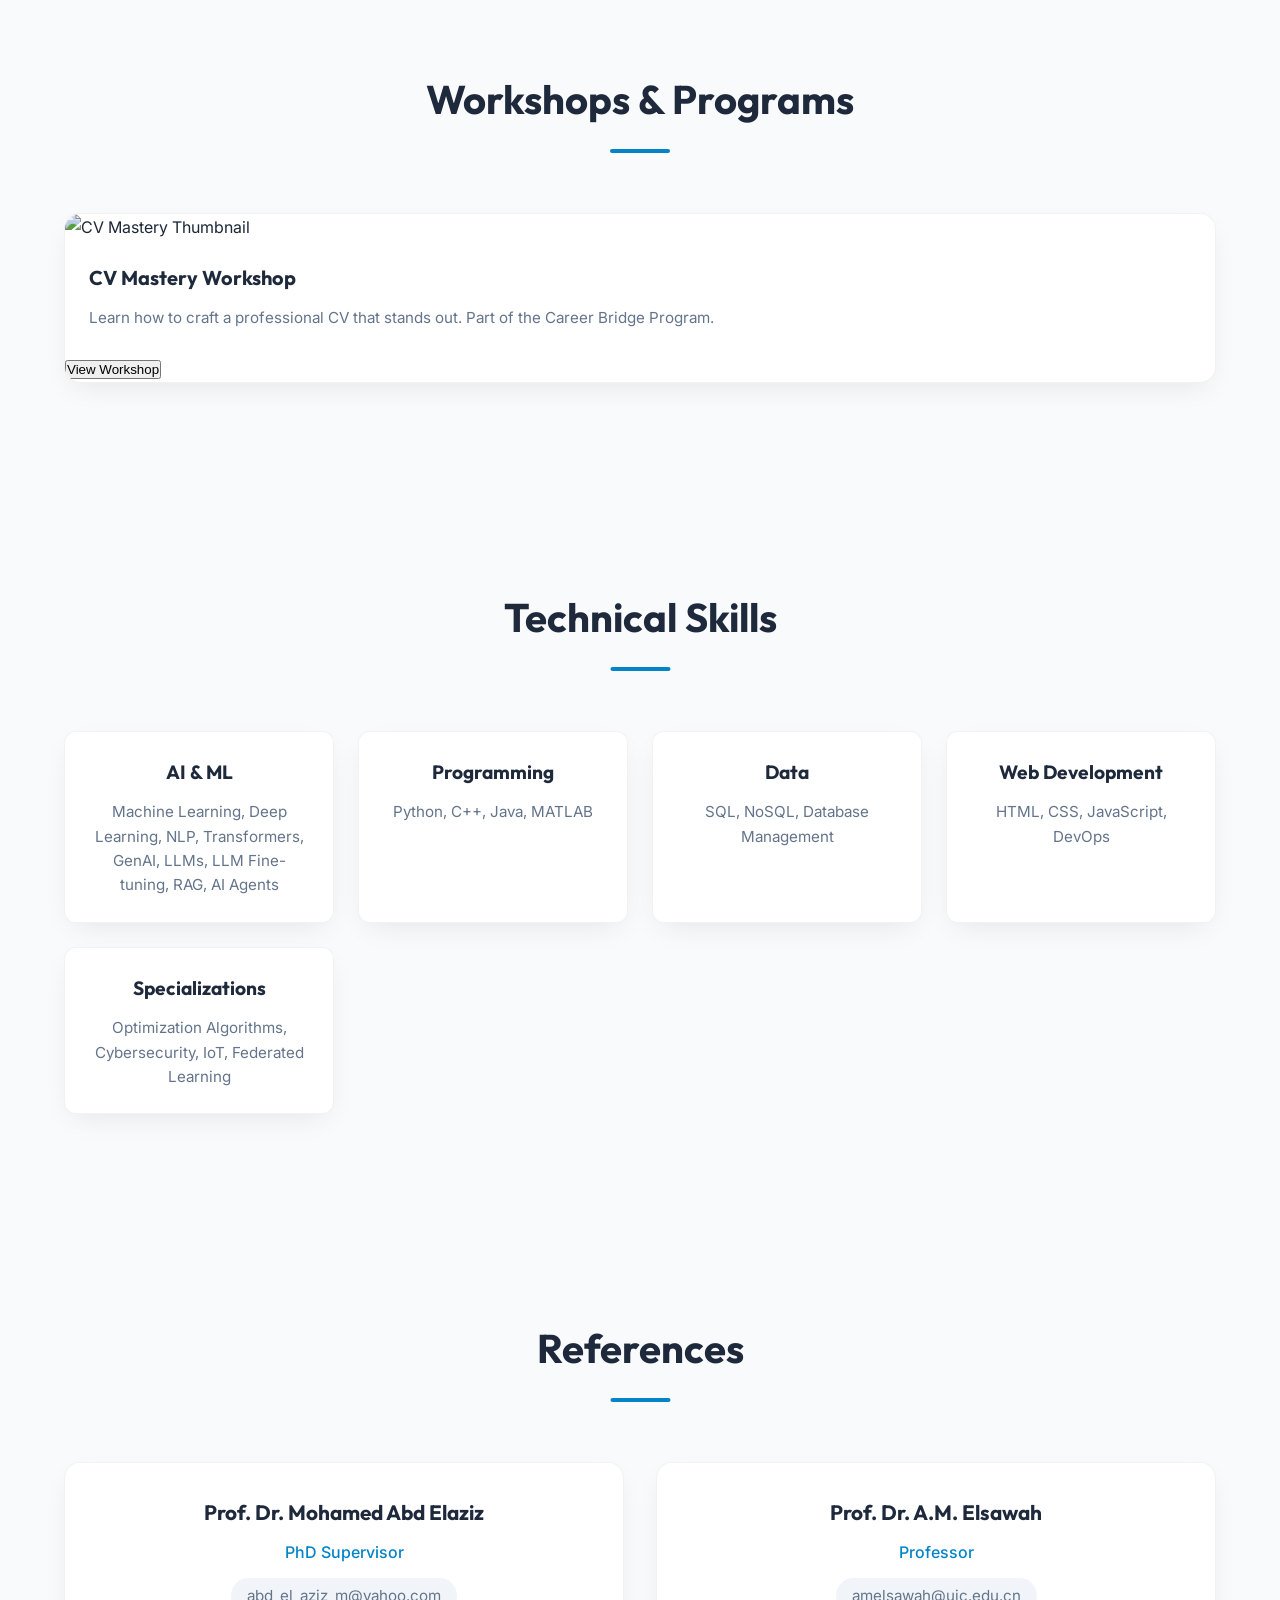
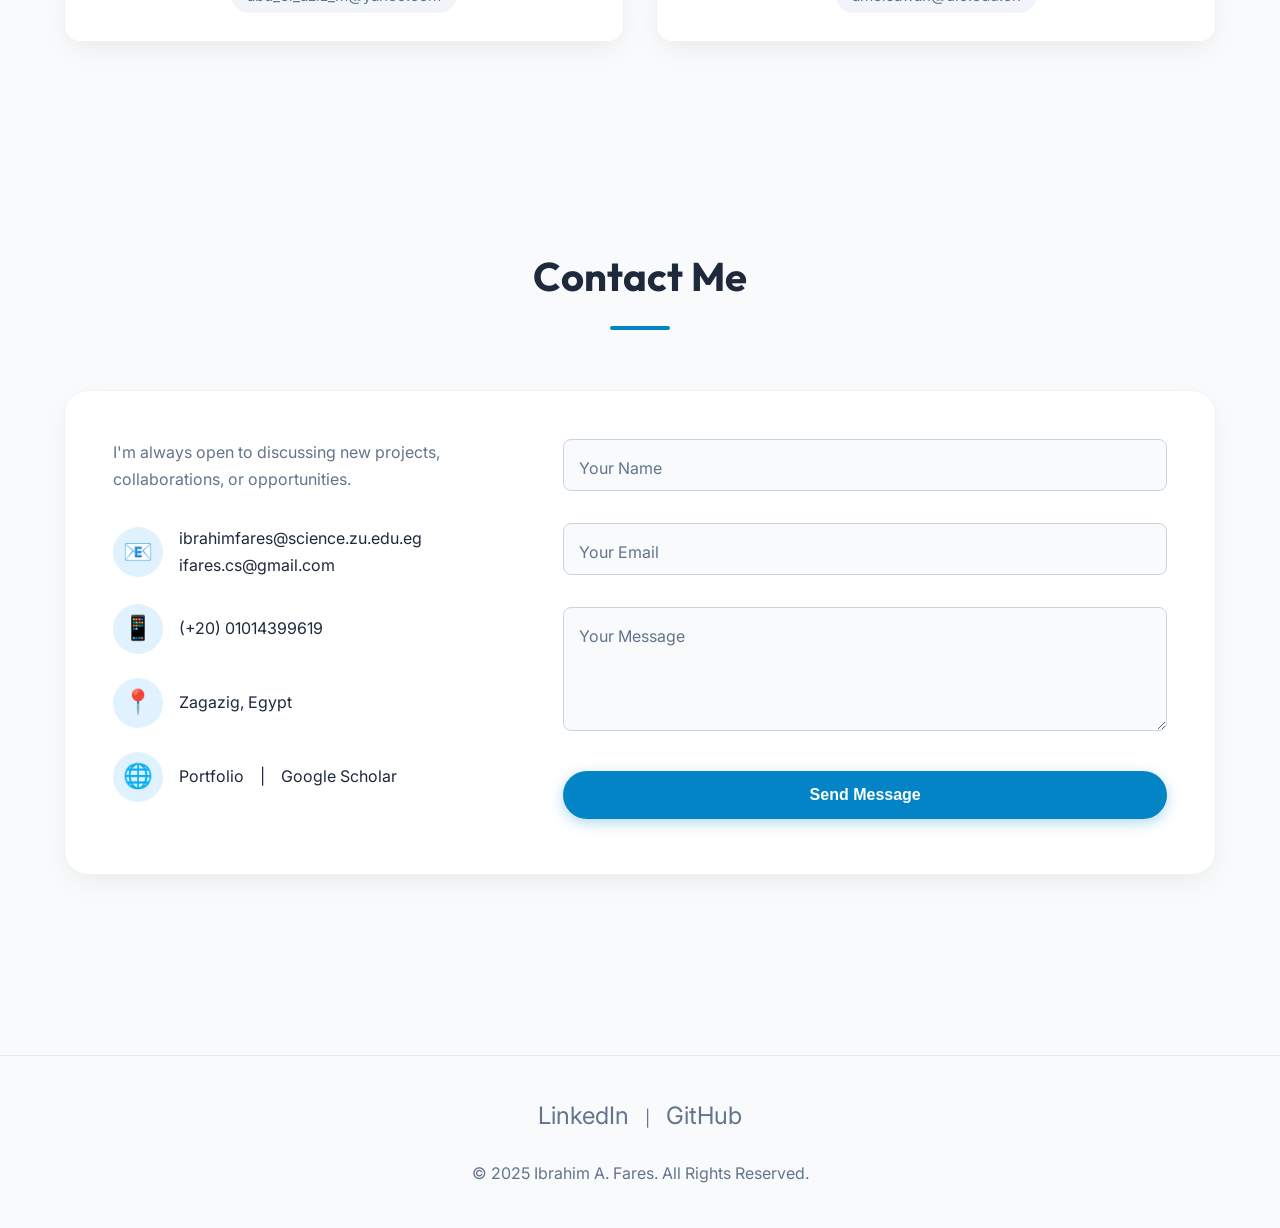
==== commit c63ad0db: "feat: Add Workshops section to the portfolio linking to CV Mastery" ====
--- a/index.html
+++ b/index.html
@@ -28,6 +28,7 @@
                 <li><a href="#education">Education</a></li>
                 <li><a href="#publications">Publications</a></li>
                 <li><a href="#projects">Projects</a></li>
+                <li><a href="#workshops">Workshops</a></li>
                 <li><a href="#skills">Skills</a></li>
                 <li><a href="#contact">Contact</a></li>
             </ul>
@@ -227,6 +228,20 @@
             </div>
         </section>
 
+        <section id="workshops" class="reveal">
+            <h2>Workshops & Programs</h2>
+            <div class="project-grid">
+                <div class="project-card">
+                    <img src="https://via.placeholder.com/300x200?text=CV+Mastery" alt="CV Mastery Thumbnail">
+                    <h3>CV Mastery Workshop</h3>
+                    <p>Learn how to craft a professional CV that stands out. Part of the Career Bridge Program.</p>
+                    <div class="project-overlay">
+                        <button class="view-details-btn" onclick="window.location.href='Workshops/Career Bridge Program/CV Mastery/index.html'">View Workshop</button>
+                    </div>
+                </div>
+            </div>
+        </section>
+
         <section id="skills" class="reveal">
             <h2>Technical Skills</h2>
             <div class="skills-grid">
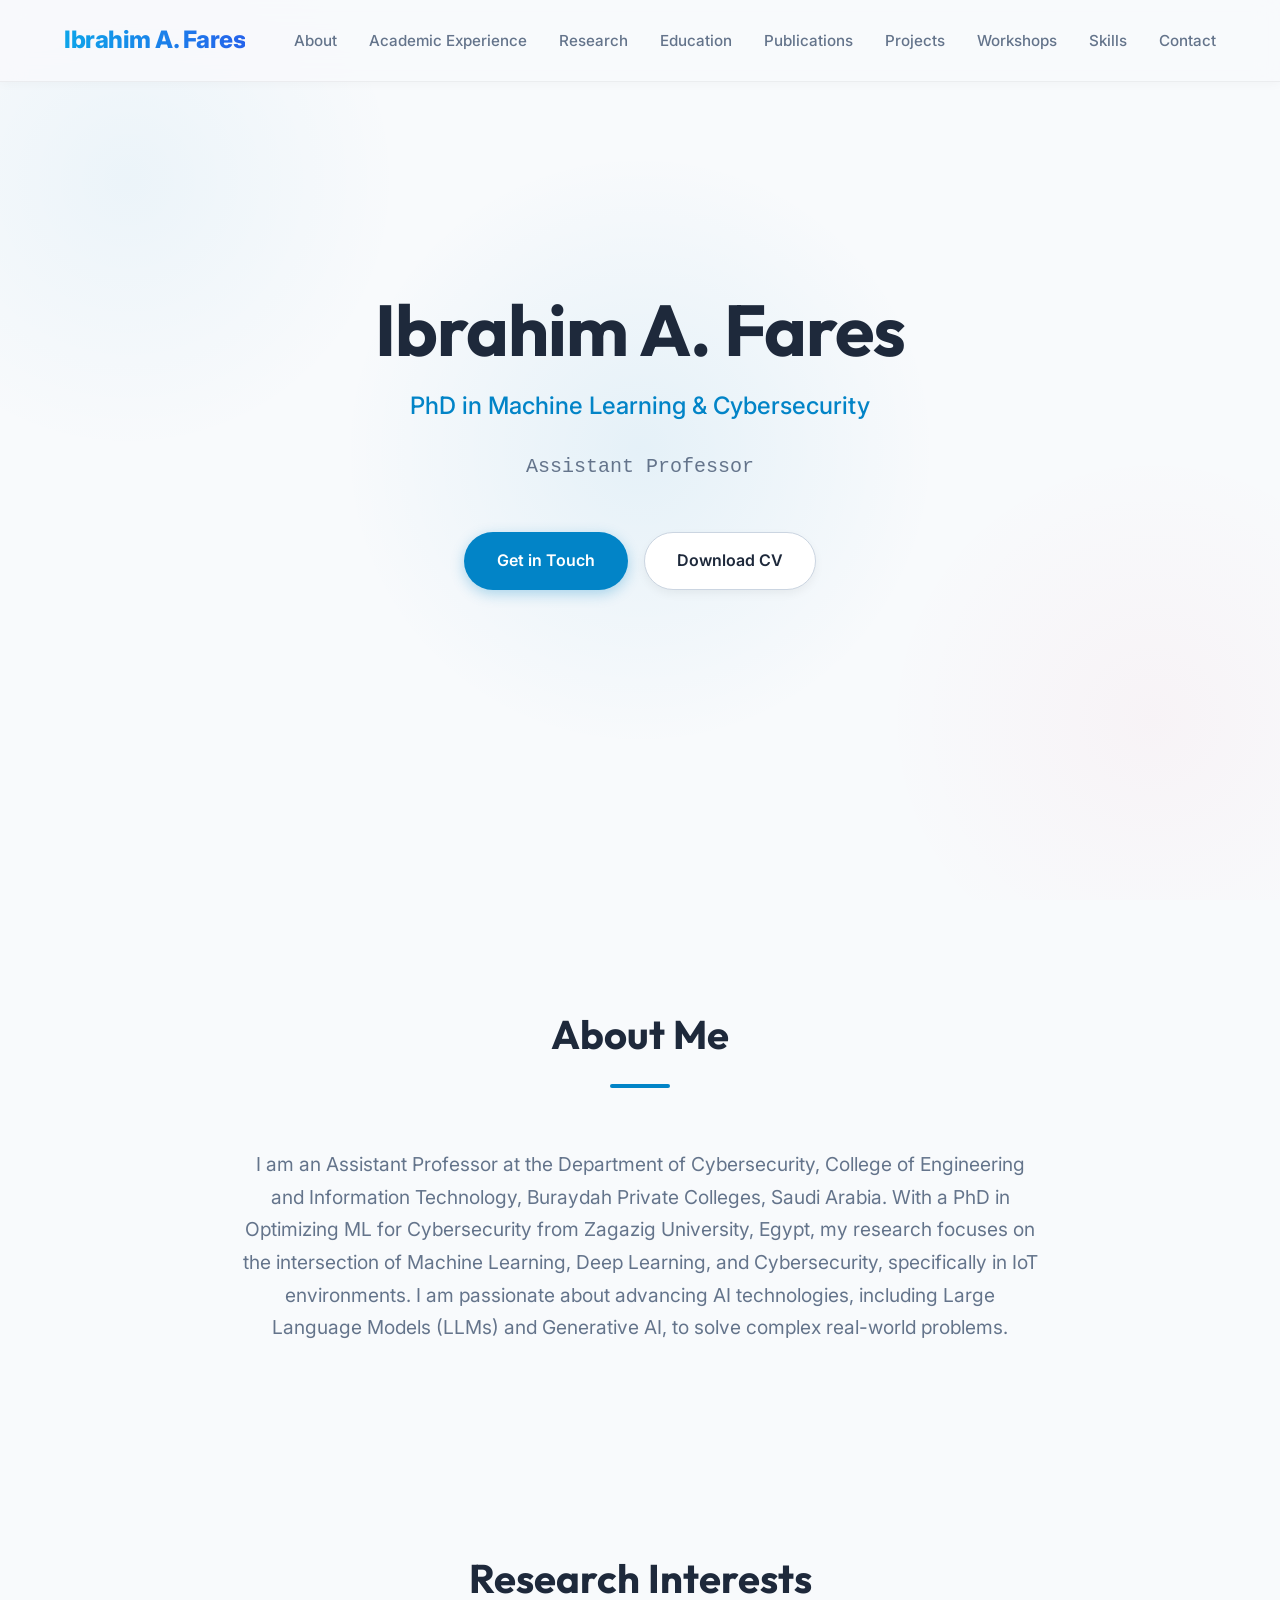
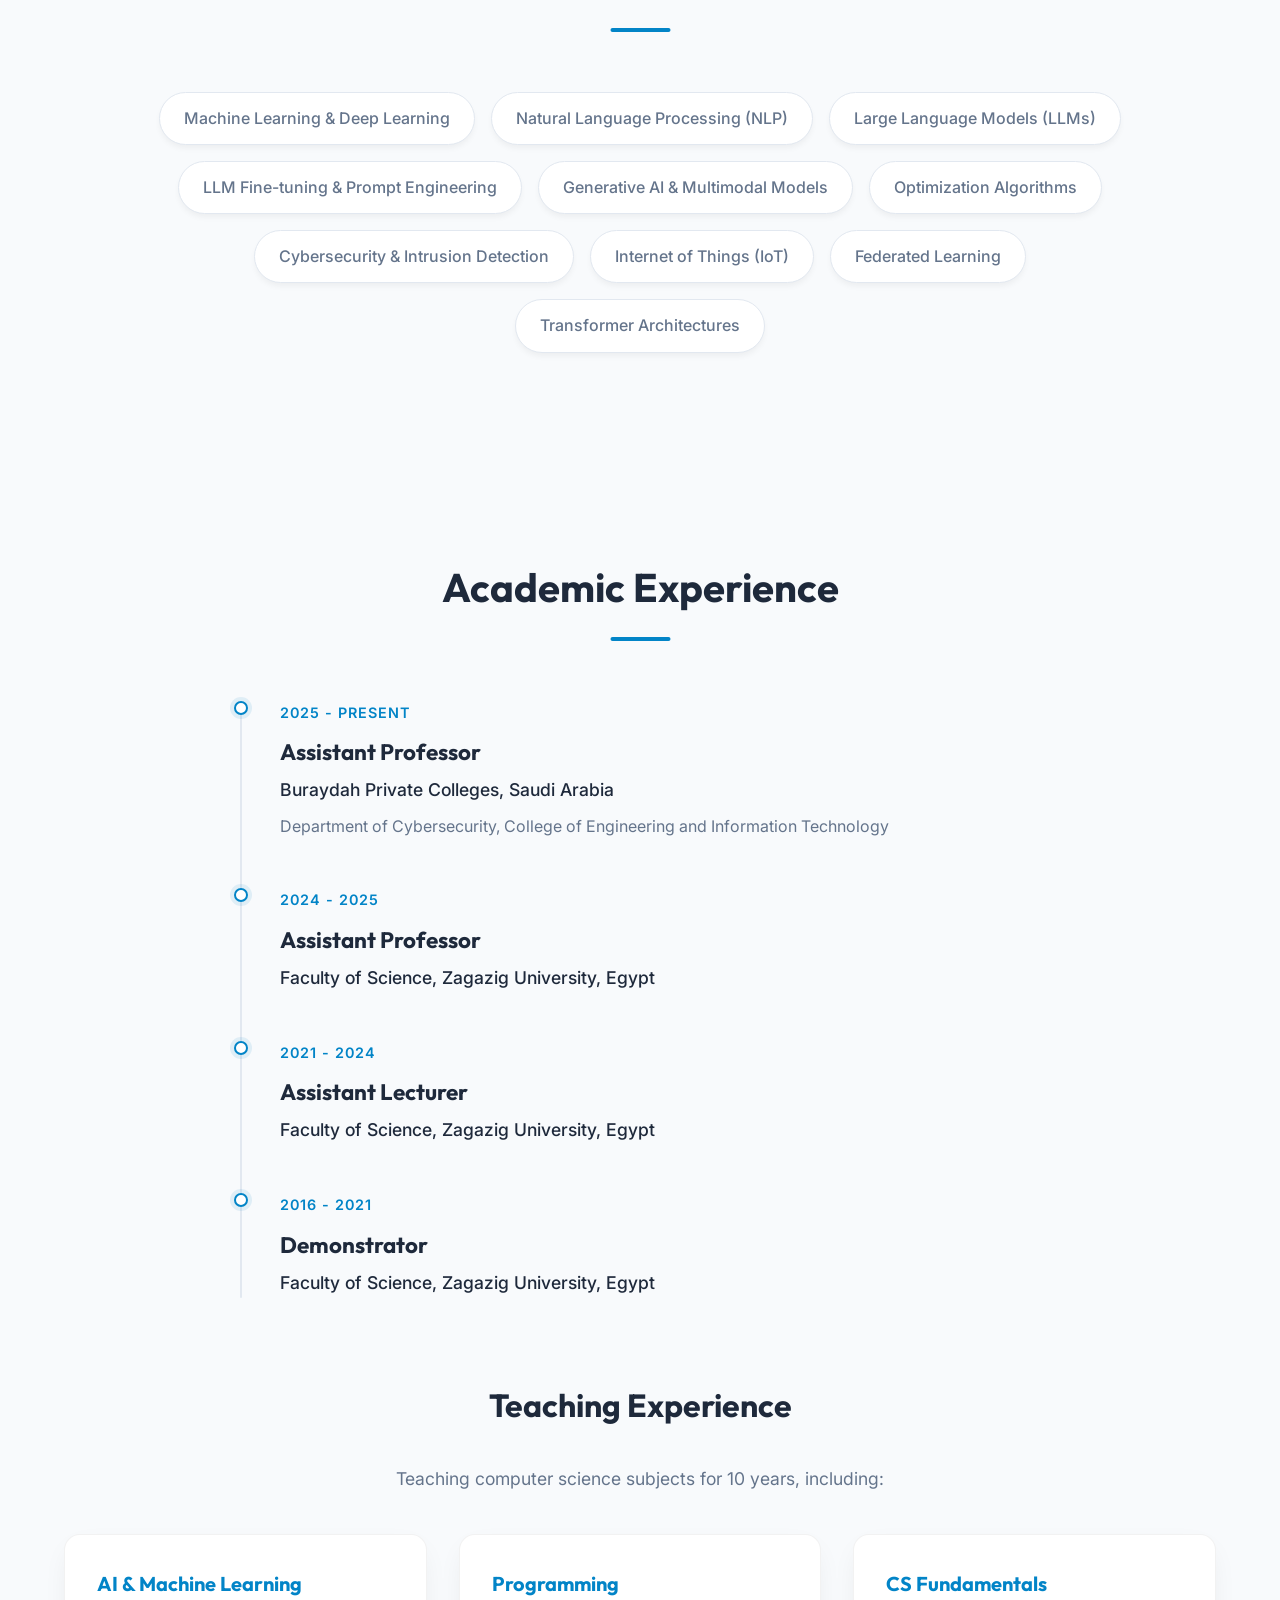
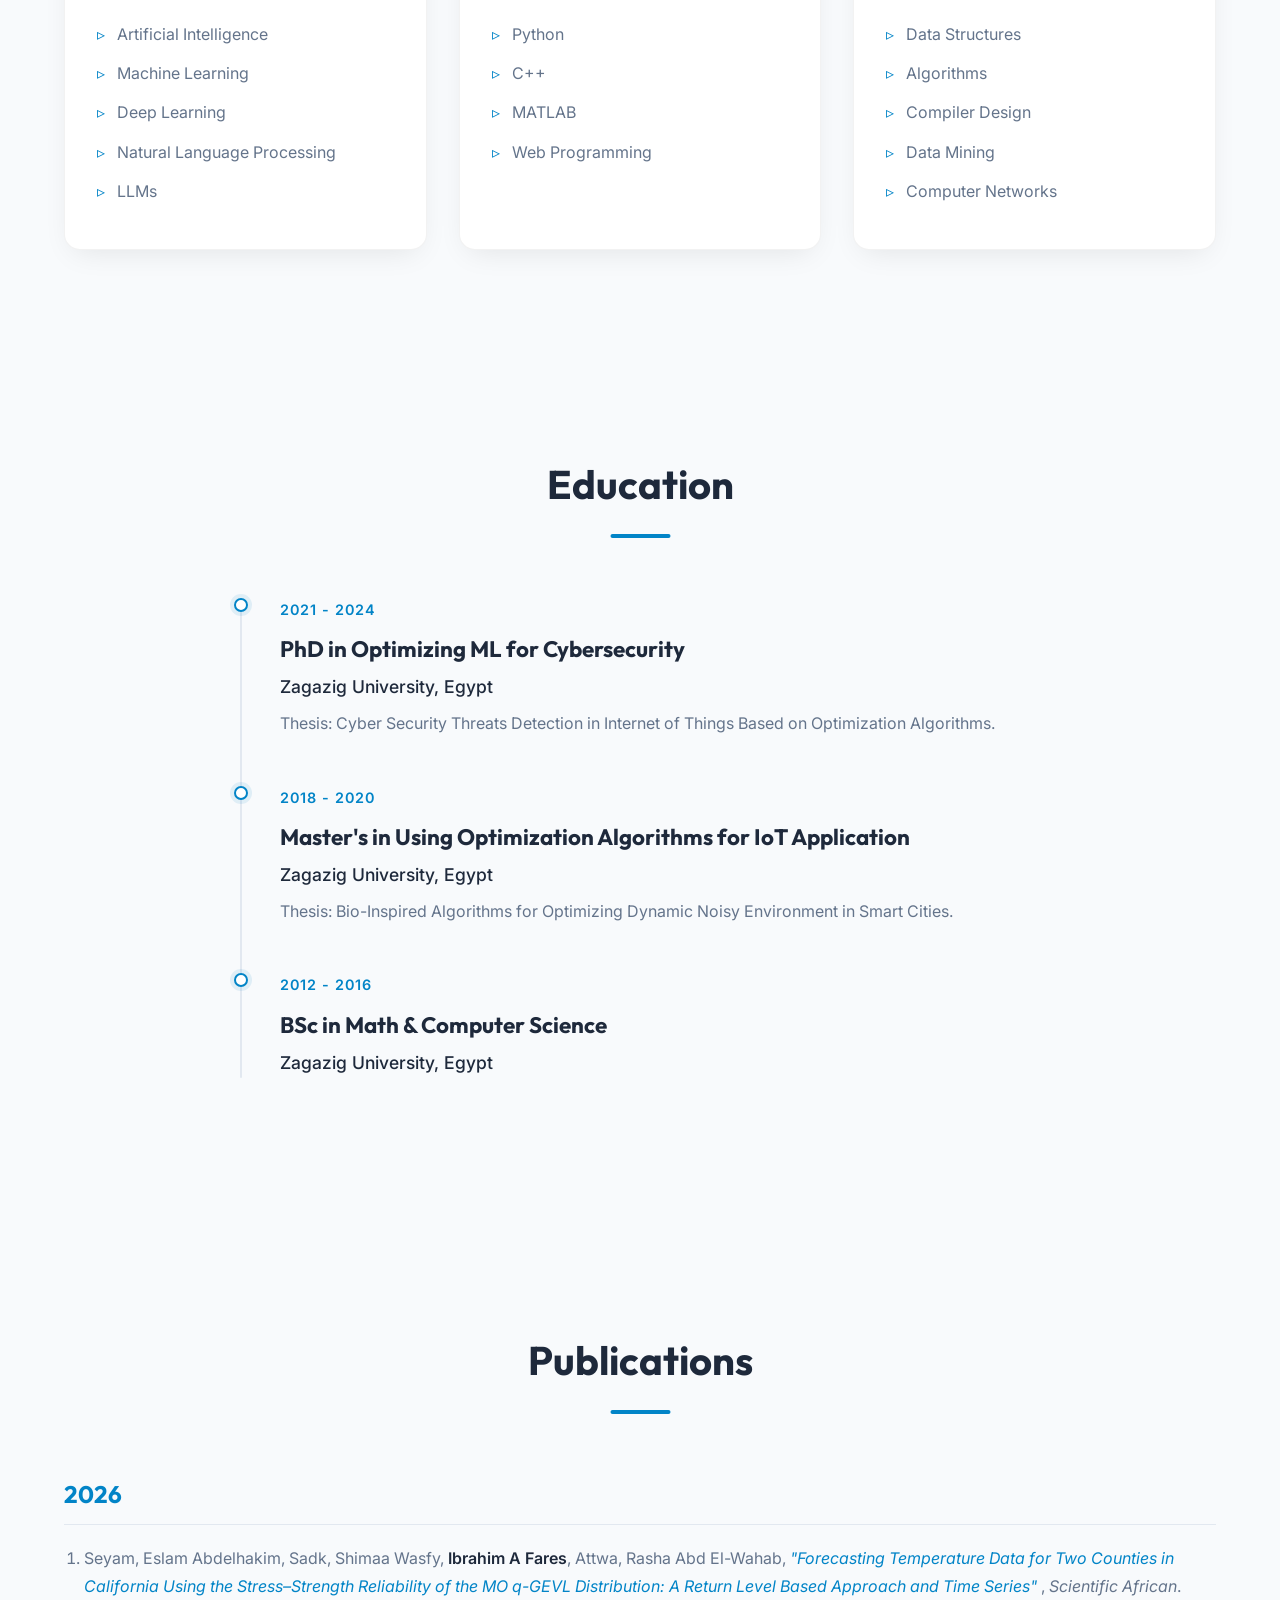
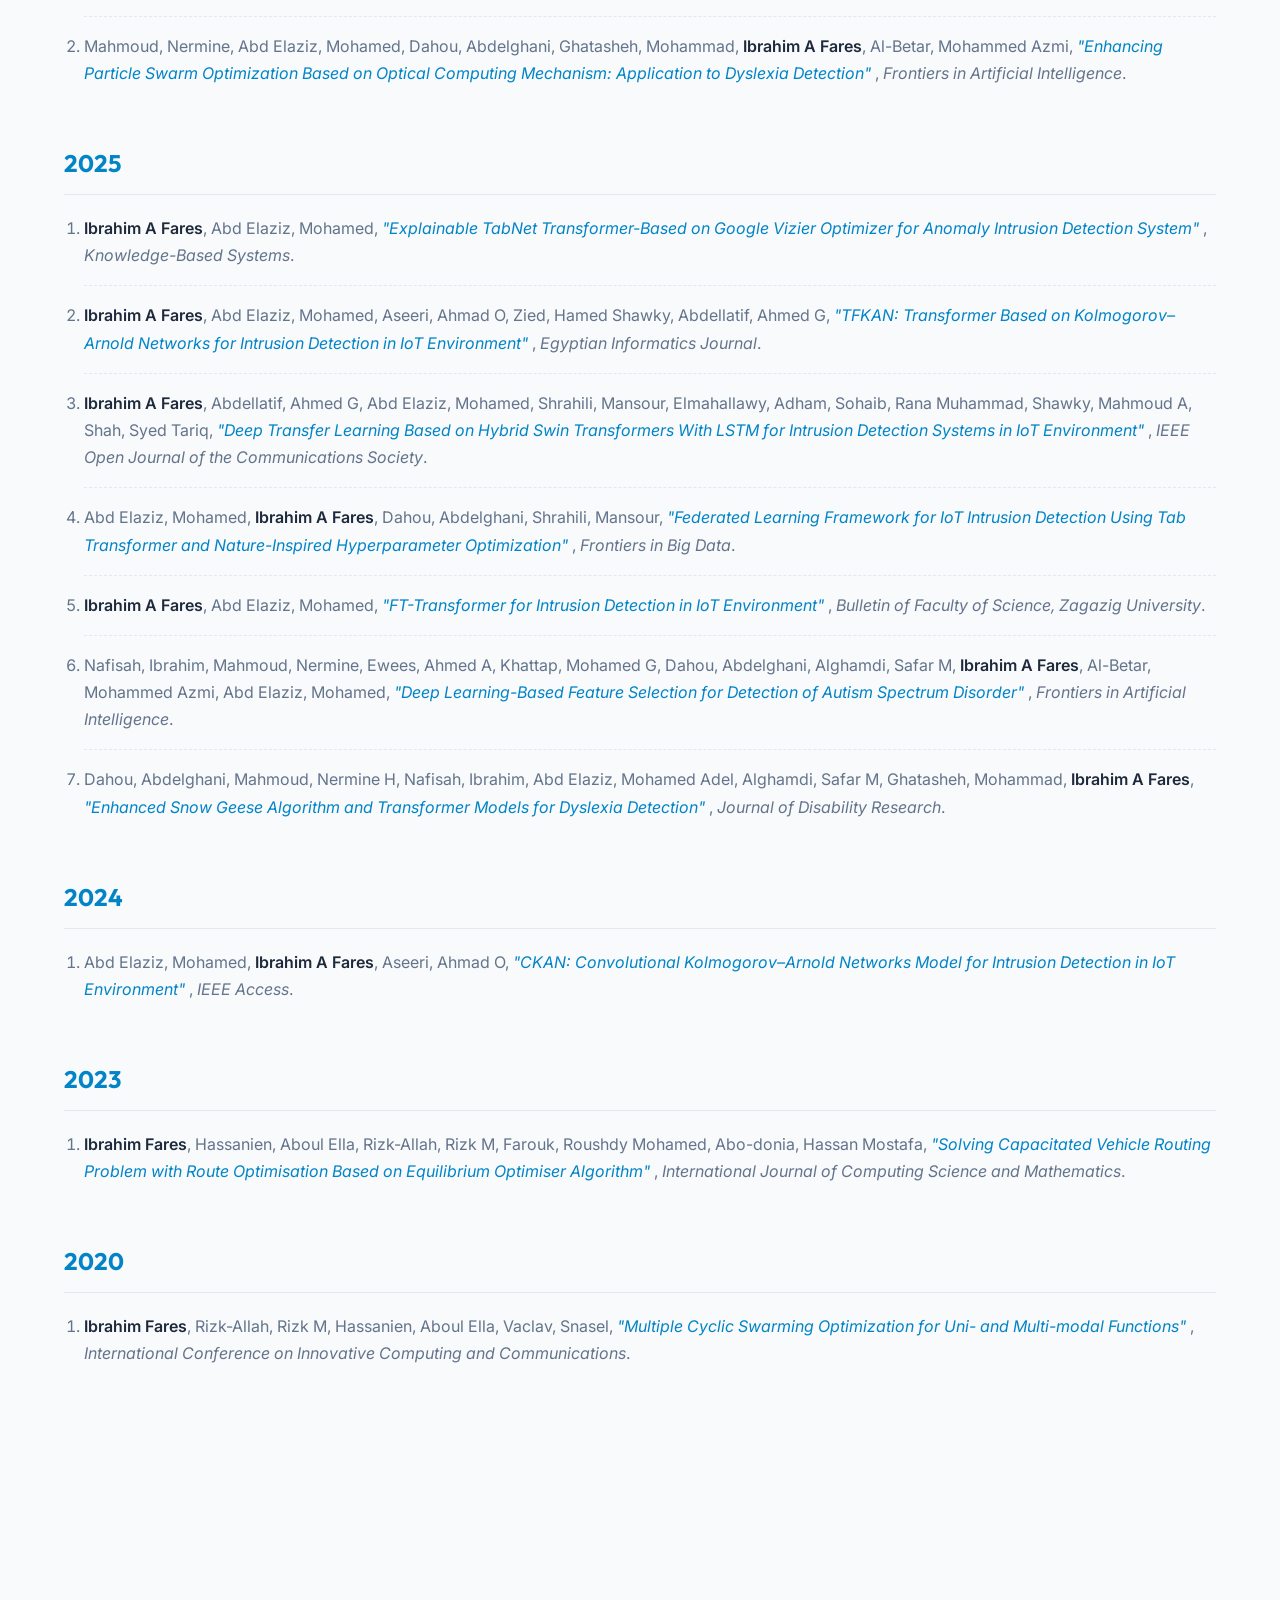
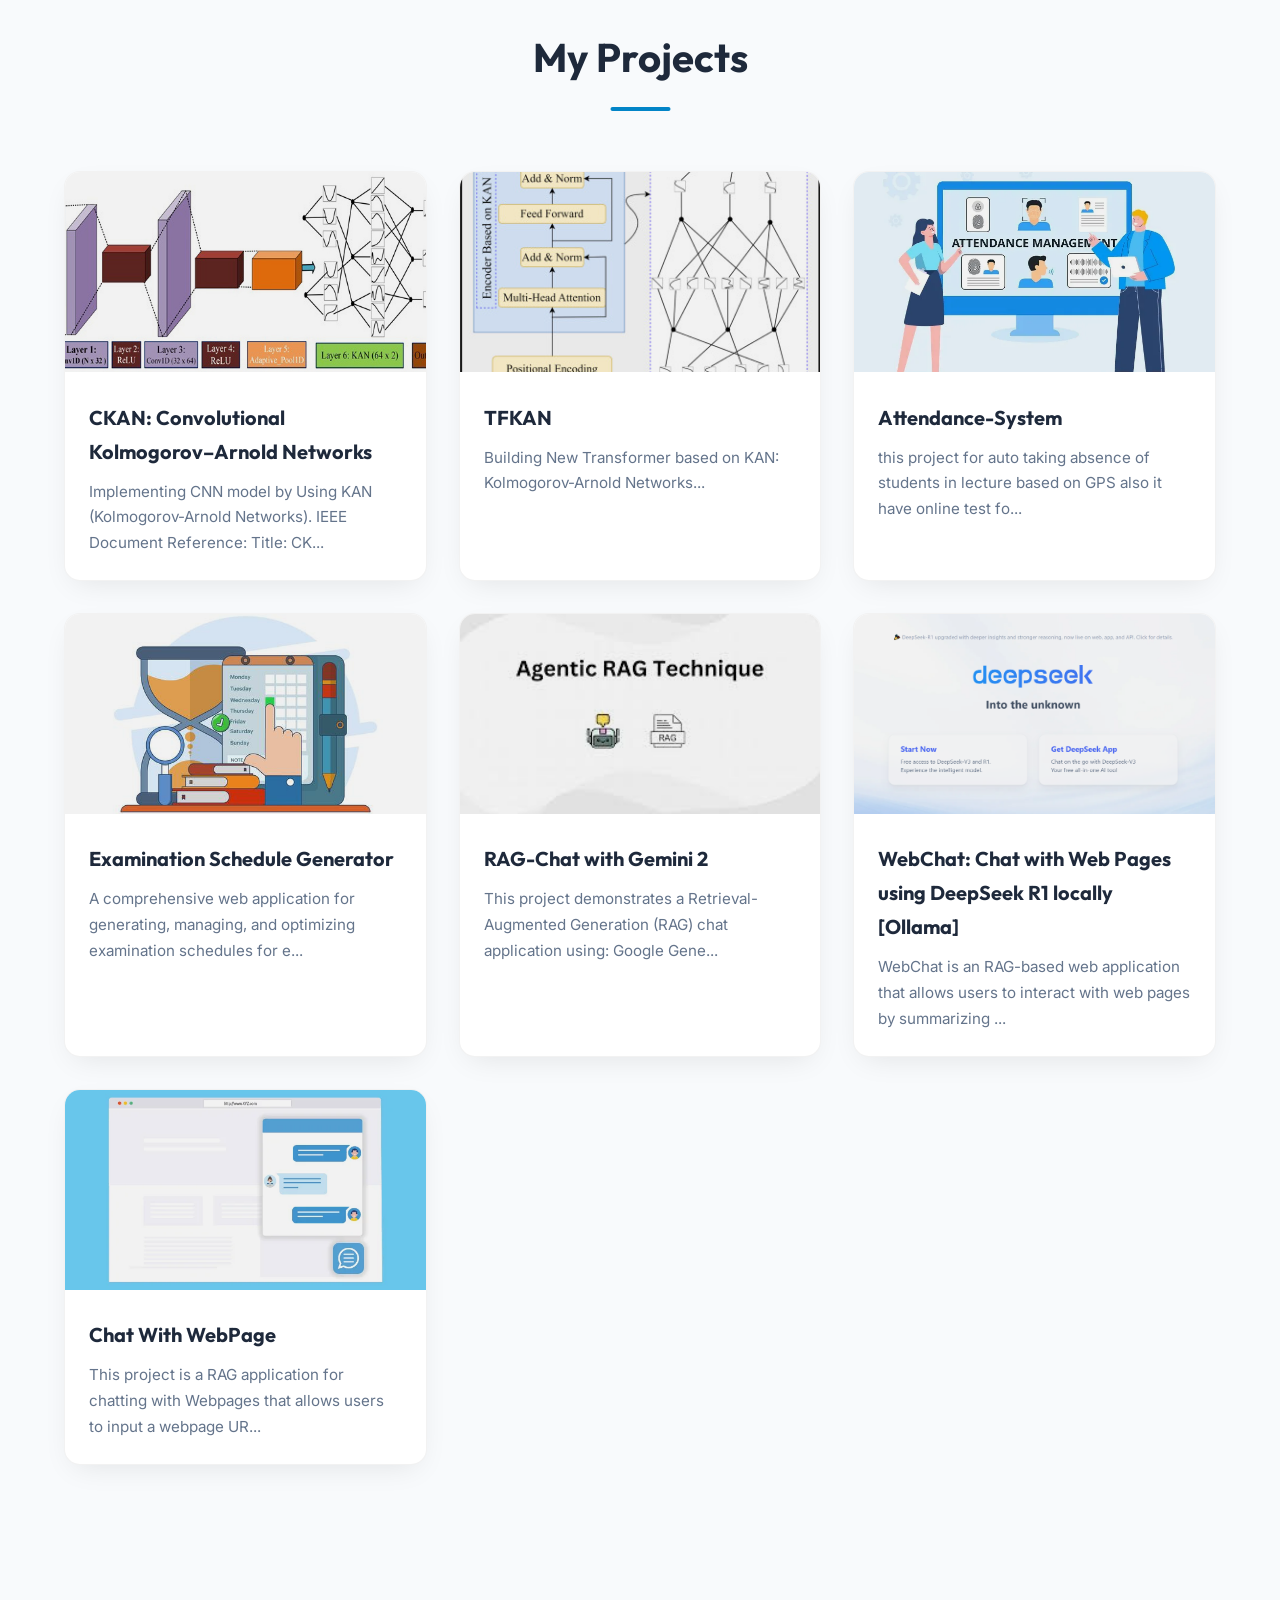
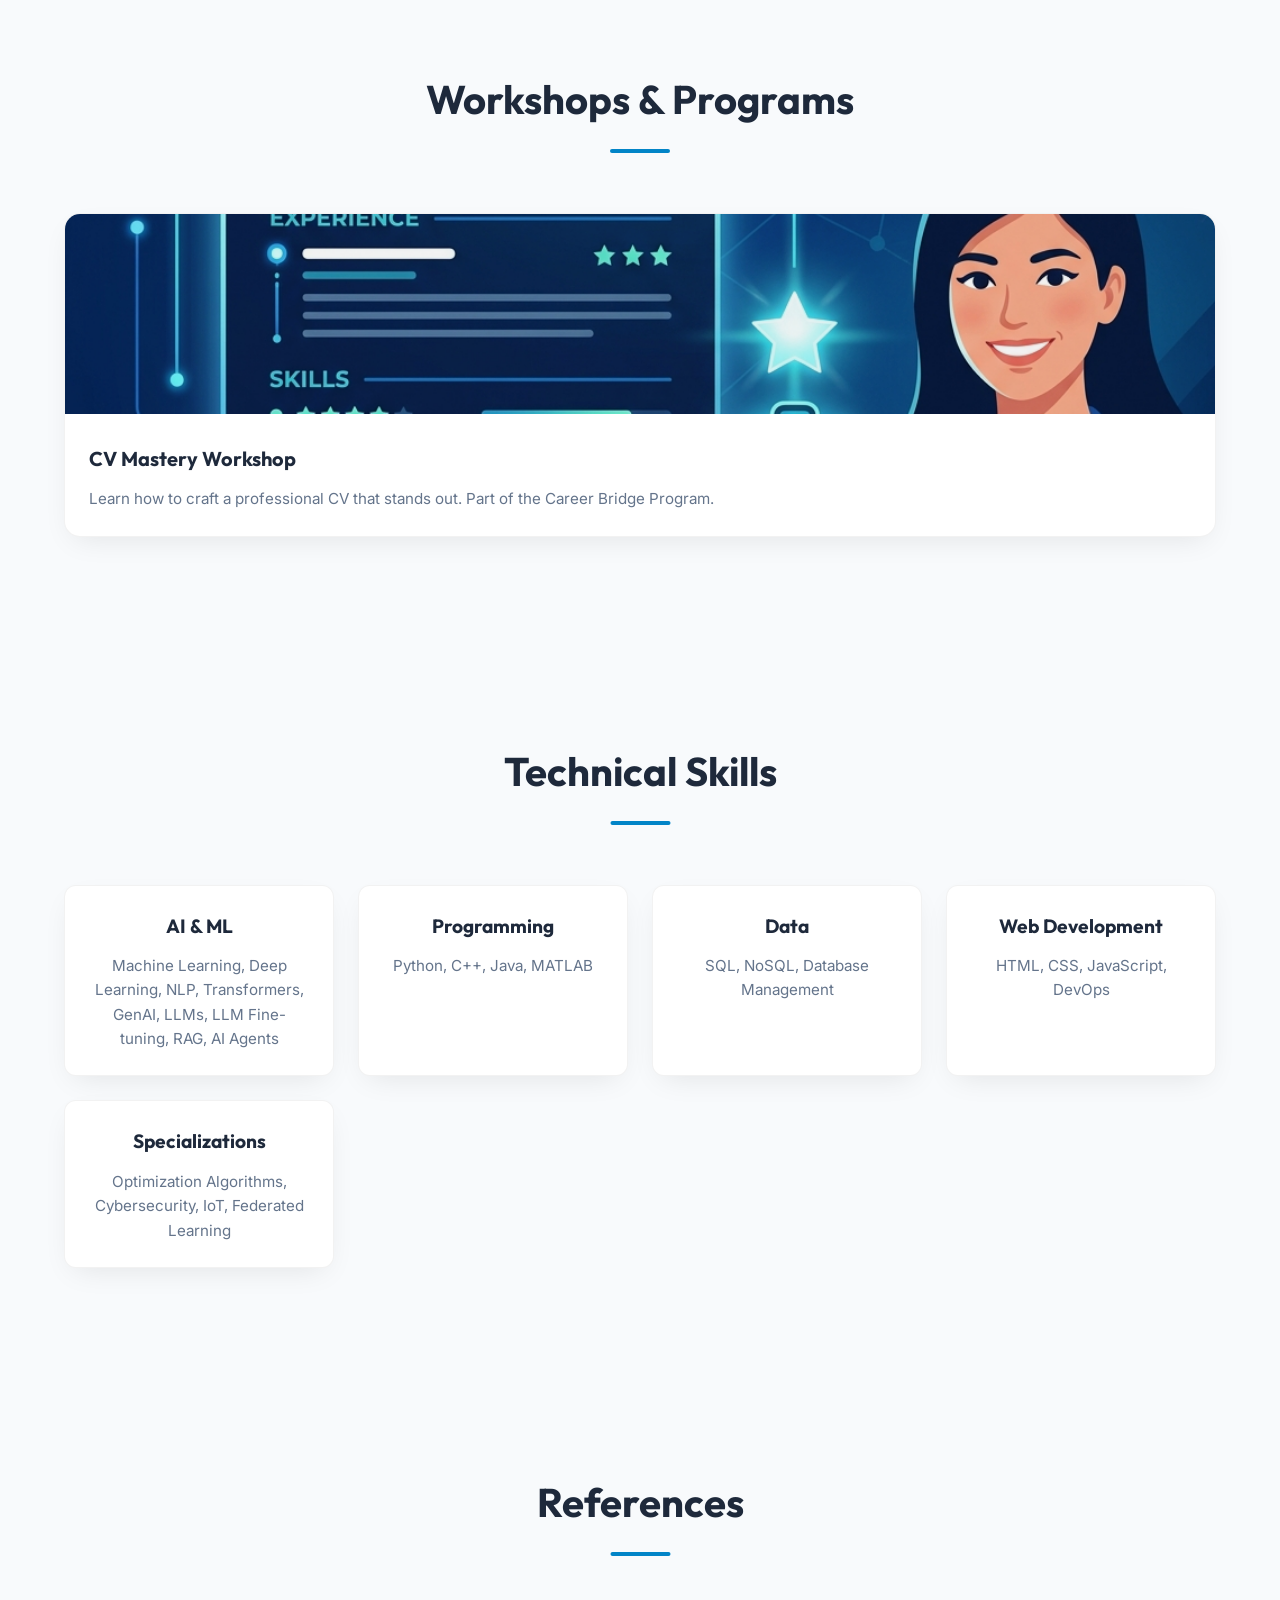
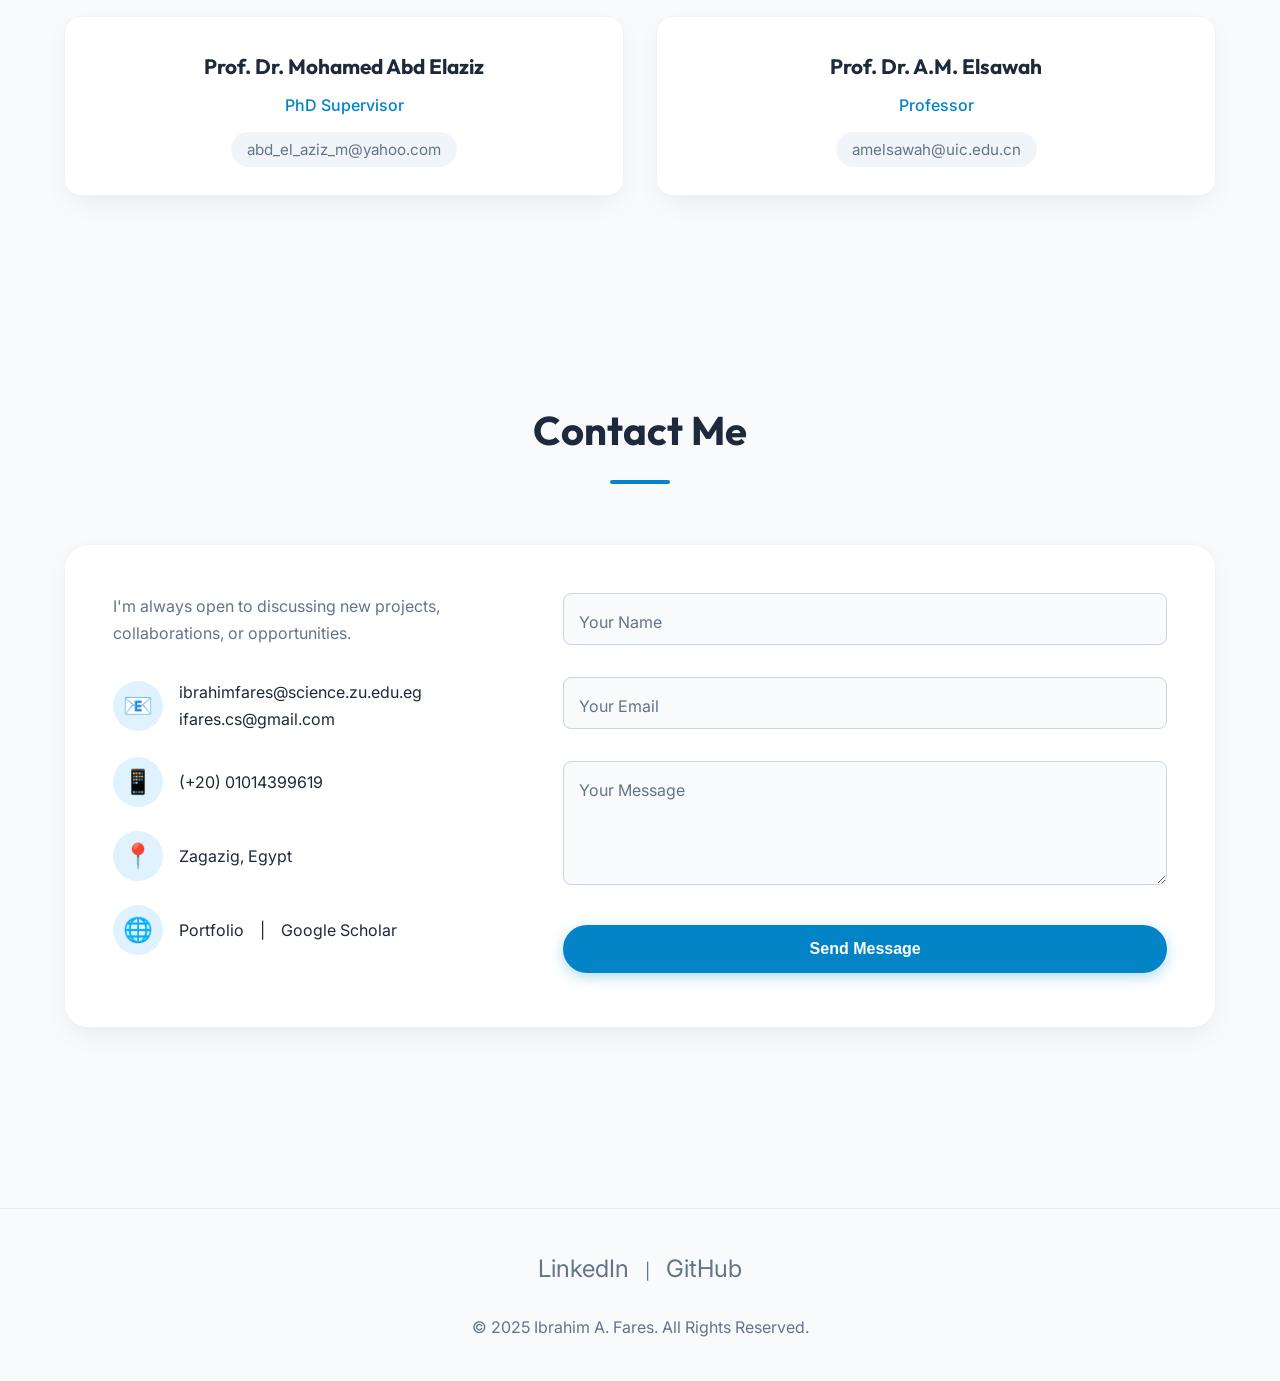
==== commit f0dce452: "fix: Update workshop thumbnail and presentation contacts" ====
--- a/index.html
+++ b/index.html
@@ -232,7 +232,7 @@
             <h2>Workshops & Programs</h2>
             <div class="project-grid">
                 <div class="project-card">
-                    <img src="https://via.placeholder.com/300x200?text=CV+Mastery" alt="CV Mastery Thumbnail">
+                    <img src="porject_images/cv_mastery.png" alt="CV Mastery Thumbnail">
                     <h3>CV Mastery Workshop</h3>
                     <p>Learn how to craft a professional CV that stands out. Part of the Career Bridge Program.</p>
                     <div class="project-overlay">
--- a/style.css
+++ b/style.css
@@ -485,6 +485,45 @@
     height: 100%;
 }
 
+.project-overlay {
+    position: absolute;
+    top: 0;
+    left: 0;
+    width: 100%;
+    height: 100%;
+    background: rgba(2, 132, 199, 0.85);
+    display: flex;
+    align-items: center;
+    justify-content: center;
+    opacity: 0;
+    transition: var(--transition);
+}
+
+.project-card:hover .project-overlay {
+    opacity: 1;
+}
+
+.view-details-btn {
+    padding: 12px 24px;
+    background: #fff;
+    color: var(--accent-color);
+    border: none;
+    border-radius: 50px;
+    font-weight: 600;
+    cursor: pointer;
+    transform: translateY(20px);
+    transition: var(--transition);
+}
+
+.project-card:hover .view-details-btn {
+    transform: translateY(0);
+}
+
+.view-details-btn:hover {
+    background: var(--primary-text);
+    color: #fff;
+}
+
 /* Publications */
 #scholar-publications .year-container {
     margin-bottom: 40px;
